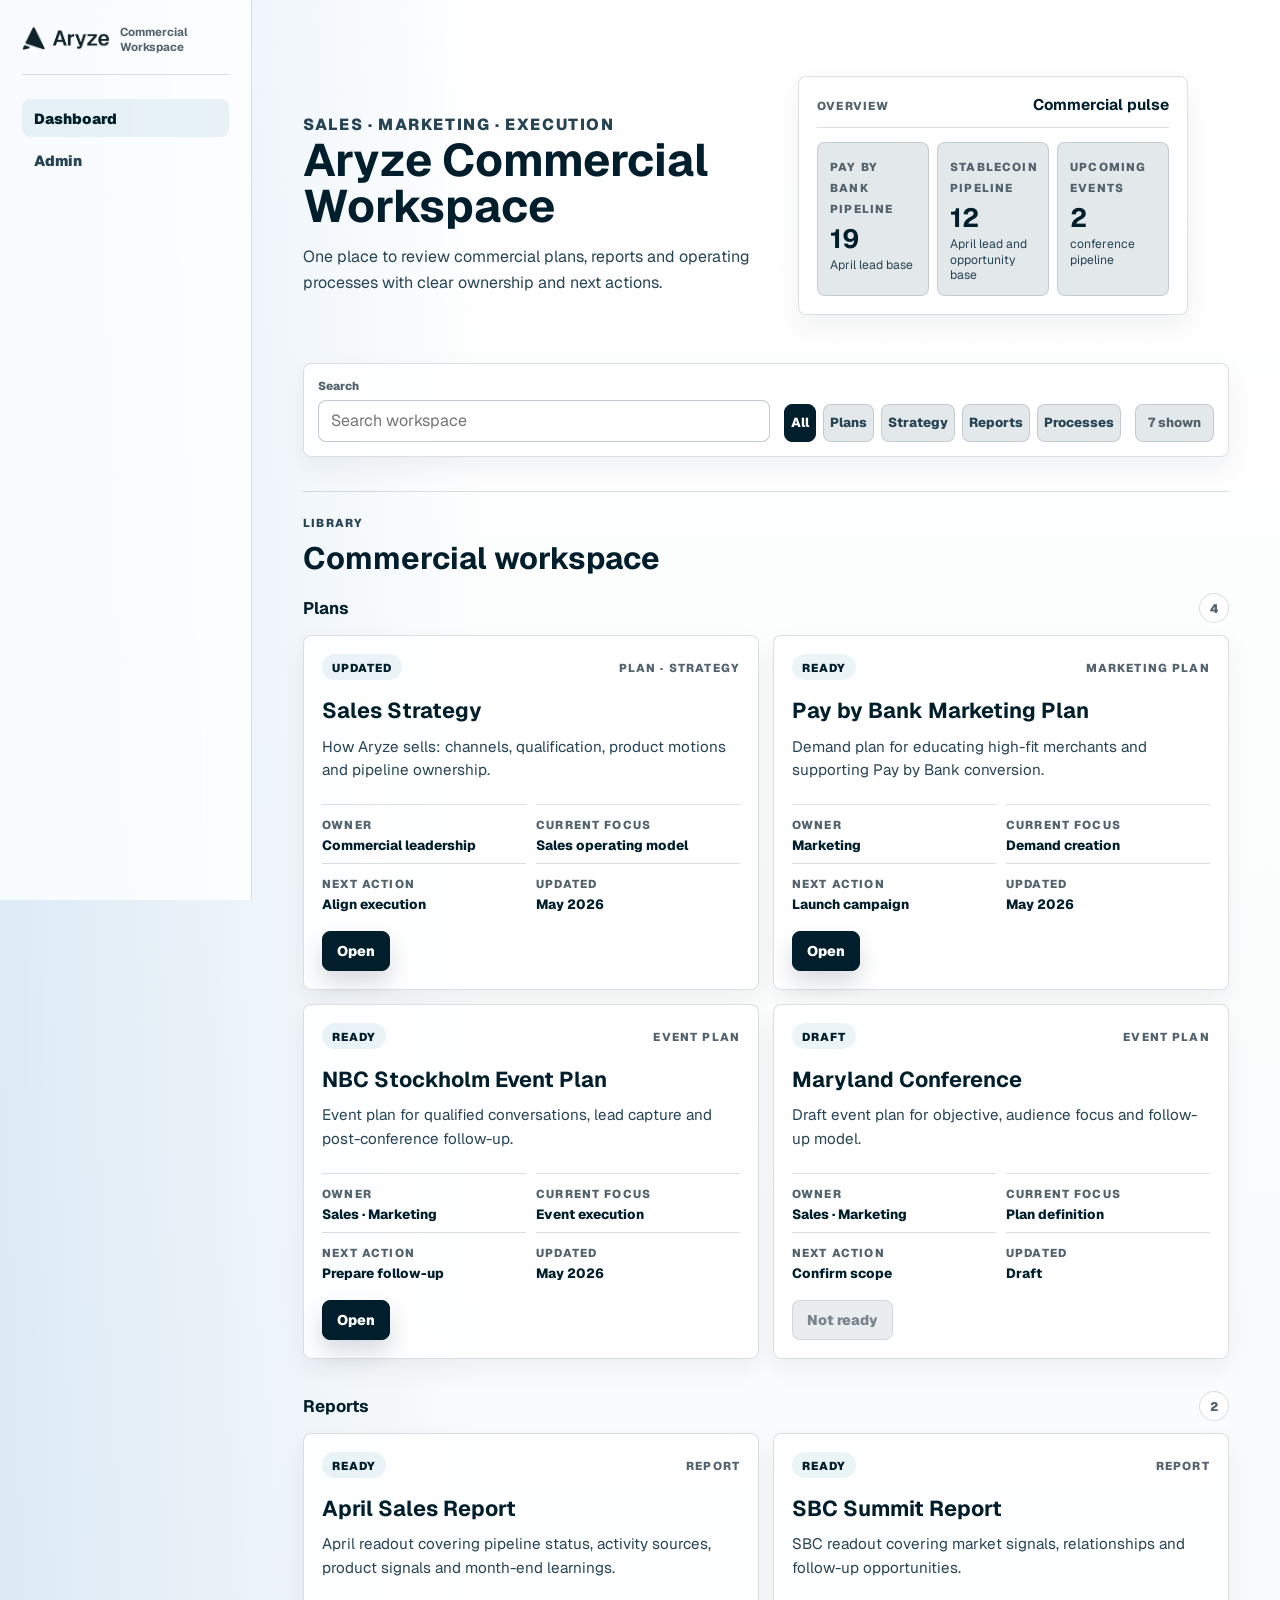
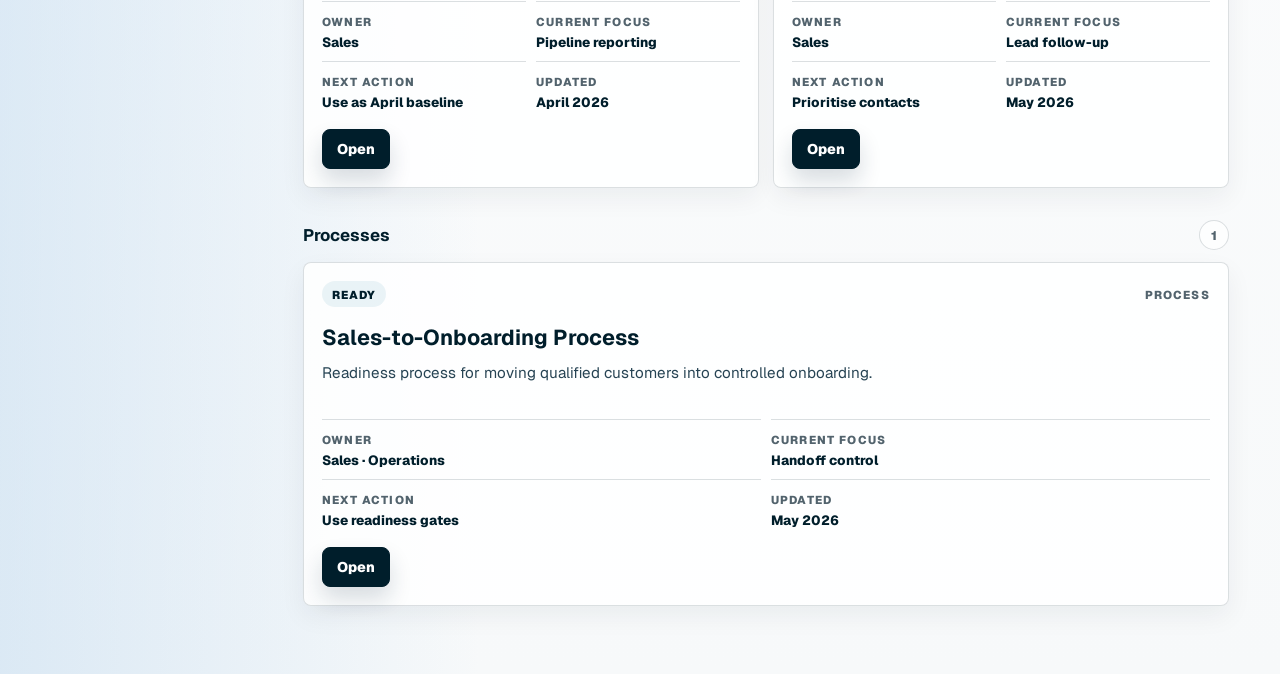
==== index.html @ cade1163 "Add files via upload" ====
<!doctype html>
<html lang="en">
  <head>
    <meta charset="utf-8" />
    <meta name="viewport" content="width=device-width, initial-scale=1" />
    <title>Aryze Commercial Workspace</title>
    <meta
      name="description"
      content="Internal Aryze workspace for commercial plans, reports, priorities and operating processes."
    />
    <link rel="preconnect" href="https://fonts.googleapis.com" />
    <link rel="preconnect" href="https://fonts.gstatic.com" crossorigin />
    <link
      href="https://fonts.googleapis.com/css2?family=Geist:wght@400;500;700;800&display=swap"
      rel="stylesheet"
    />
    <link rel="stylesheet" href="./styles.css" />
  </head>
  <body>
    <div class="app-shell">
      <aside class="sidebar" aria-label="Primary navigation">
        <a class="brand" href="#dashboard" aria-label="Aryze Commercial Workspace">
          <img class="brand-logo" src="./assets/aryze-logo-wordmark.png" alt="Aryze" />
          <span>
            <small>Commercial Workspace</small>
          </span>
        </a>

        <nav class="side-nav">
          <a href="#dashboard" class="is-active">Dashboard</a>
          <button class="admin-button" id="adminOpenButton" type="button">Admin</button>
        </nav>
      </aside>

      <main>
        <section class="hero" id="dashboard">
          <div class="hero-copy">
            <p class="eyebrow">Sales · Marketing · Execution</p>
            <h1>Aryze Commercial Workspace</h1>
            <p>
              One place to review commercial plans, reports and operating
              processes with clear ownership and next actions.
            </p>
          </div>

          <aside class="snapshot-card" aria-label="Dashboard overview">
            <div class="snapshot-head">
              <span>Overview</span>
              <strong>Commercial pulse</strong>
            </div>
            <div class="snapshot-grid">
              <article>
                <span>Pay by Bank pipeline</span>
                <strong id="snapshotPayBankLeads">0</strong>
                <small>April lead base</small>
              </article>
              <article>
                <span>Stablecoin pipeline</span>
                <strong id="snapshotStablecoinOpportunities">0</strong>
                <small>April lead and opportunity base</small>
              </article>
              <article>
                <span>Upcoming events</span>
                <strong id="snapshotEvents">0</strong>
                <small>conference pipeline</small>
              </article>
            </div>
          </aside>
        </section>

        <section class="toolbar" aria-label="Search and filter">
          <label class="search-box">
            <span>Search</span>
            <input
              id="searchInput"
              type="search"
              placeholder="Search workspace"
              autocomplete="off"
            />
          </label>

          <div class="filter-group" aria-label="Filter by type">
            <button class="filter-button is-active" type="button" data-filter="all">All</button>
            <button class="filter-button" type="button" data-filter="plan">Plans</button>
            <button class="filter-button" type="button" data-filter="strategy">Strategy</button>
            <button class="filter-button" type="button" data-filter="report">Reports</button>
            <button class="filter-button" type="button" data-filter="process">Processes</button>
          </div>

          <output class="result-count" id="resultCount" aria-live="polite">7 shown</output>
        </section>

        <section class="workspace-section" id="library">
          <div class="section-head">
            <div>
              <p class="eyebrow">Library</p>
              <h2>Commercial workspace</h2>
            </div>
          </div>

          <div class="workspace-groups" id="workspaceGrid">
            <section class="workspace-group" data-group>
              <div class="workspace-group-head">
                <h3>Plans</h3>
                <span>4</span>
              </div>
              <div class="workspace-grid">
                <article
                  class="workspace-card"
                  data-id="sales-strategy"
                  data-category="plan strategy"
                  data-title="sales strategy commercial operating model qualification ownership progression"
                >
                  <div class="card-topline">
                    <span class="status-pill">Updated</span>
                    <span>Plan · Strategy</span>
                  </div>
                  <h3>Sales Strategy</h3>
                  <p>How Aryze sells: channels, qualification, product motions and pipeline ownership.</p>
                  <dl class="card-facts">
                    <div><dt>Owner</dt><dd>Commercial leadership</dd></div>
                    <div><dt>Current focus</dt><dd>Sales operating model</dd></div>
                    <div><dt>Next action</dt><dd>Align execution</dd></div>
                    <div><dt>Updated</dt><dd>May 2026</dd></div>
                  </dl>
                  <div class="card-actions">
                    <a class="button primary" href="./reports/sales-strategy.html">Open</a>
                  </div>
                </article>

                <article
                  class="workspace-card"
                  data-id="pay-by-bank-marketing"
                  data-category="plan"
                  data-title="pay by bank marketing plan campaign lead generation linkedin brevo seo"
                >
                  <div class="card-topline">
                    <span class="status-pill">Ready</span>
                    <span>Marketing plan</span>
                  </div>
                  <h3>Pay by Bank Marketing Plan</h3>
                  <p>Demand plan for educating high-fit merchants and supporting Pay by Bank conversion.</p>
                  <dl class="card-facts">
                    <div><dt>Owner</dt><dd>Marketing</dd></div>
                    <div><dt>Current focus</dt><dd>Demand creation</dd></div>
                    <div><dt>Next action</dt><dd>Launch campaign</dd></div>
                    <div><dt>Updated</dt><dd>May 2026</dd></div>
                  </dl>
                  <div class="card-actions">
                    <a class="button primary" href="./reports/pay-by-bank-marketing-plan.html">Open</a>
                  </div>
                </article>

                <article
                  class="workspace-card"
                  data-id="nbc-stockholm-event"
                  data-category="plan"
                  data-title="nbc stockholm event marketing plan booth lead capture mini golf brevo"
                  data-event="1"
                >
                  <div class="card-topline">
                    <span class="status-pill">Ready</span>
                    <span>Event plan</span>
                  </div>
                  <h3>NBC Stockholm Event Plan</h3>
                  <p>Event plan for qualified conversations, lead capture and post-conference follow-up.</p>
                  <dl class="card-facts">
                    <div><dt>Owner</dt><dd>Sales · Marketing</dd></div>
                    <div><dt>Current focus</dt><dd>Event execution</dd></div>
                    <div><dt>Next action</dt><dd>Prepare follow-up</dd></div>
                    <div><dt>Updated</dt><dd>May 2026</dd></div>
                  </dl>
                  <div class="card-actions">
                    <a class="button primary" href="./reports/nbc-stockholm-marketing-plan.html">Open</a>
                  </div>
                </article>

                <article
                  class="workspace-card"
                  data-id="maryland-conference"
                  data-category="plan"
                  data-title="maryland conference event plan draft sales marketing conference"
                  data-event="1"
                >
                  <div class="card-topline">
                    <span class="status-pill">Draft</span>
                    <span>Event plan</span>
                  </div>
                  <h3>Maryland Conference</h3>
                  <p>Draft event plan for objective, audience focus and follow-up model.</p>
                  <dl class="card-facts">
                    <div><dt>Owner</dt><dd>Sales · Marketing</dd></div>
                    <div><dt>Current focus</dt><dd>Plan definition</dd></div>
                    <div><dt>Next action</dt><dd>Confirm scope</dd></div>
                    <div><dt>Updated</dt><dd>Draft</dd></div>
                  </dl>
                  <div class="card-actions">
                    <span class="button secondary is-disabled" aria-disabled="true">Not ready</span>
                  </div>
                </article>
              </div>
            </section>

            <section class="workspace-group" data-group>
              <div class="workspace-group-head">
                <h3>Reports</h3>
                <span>2</span>
              </div>
              <div class="workspace-grid compact-grid">
                <article
                  class="workspace-card"
                  data-id="april-sales-report"
                  data-category="report"
                  data-title="april sales report pay by bank stablecoin pipeline commercial report"
                  data-pay-bank-leads="19"
                  data-stablecoin-opportunities="12"
                >
                  <div class="card-topline">
                    <span class="status-pill">Ready</span>
                    <span>Report</span>
                  </div>
                  <h3>April Sales Report</h3>
                  <p>April readout covering pipeline status, activity sources, product signals and month-end learnings.</p>
                  <dl class="card-facts">
                    <div><dt>Owner</dt><dd>Sales</dd></div>
                    <div><dt>Current focus</dt><dd>Pipeline reporting</dd></div>
                    <div><dt>Next action</dt><dd>Use as April baseline</dd></div>
                    <div><dt>Updated</dt><dd>April 2026</dd></div>
                  </dl>
                  <div class="card-actions">
                    <a class="button primary" href="./reports/april-sales-report.html">Open</a>
                  </div>
                </article>

                <article
                  class="workspace-card"
                  data-id="sbc-summit-report"
                  data-category="report"
                  data-title="sbc summit report market access pipeline commercial leverage"
                >
                  <div class="card-topline">
                    <span class="status-pill">Ready</span>
                    <span>Report</span>
                  </div>
                  <h3>SBC Summit Report</h3>
                  <p>SBC readout covering market signals, relationships and follow-up opportunities.</p>
                  <dl class="card-facts">
                    <div><dt>Owner</dt><dd>Sales</dd></div>
                    <div><dt>Current focus</dt><dd>Lead follow-up</dd></div>
                    <div><dt>Next action</dt><dd>Prioritise contacts</dd></div>
                    <div><dt>Updated</dt><dd>May 2026</dd></div>
                  </dl>
                  <div class="card-actions">
                    <a class="button primary" href="./reports/sbc-report/index.html">Open</a>
                  </div>
                </article>
              </div>
            </section>

            <section class="workspace-group" data-group>
              <div class="workspace-group-head">
                <h3>Processes</h3>
                <span>1</span>
              </div>
              <div class="workspace-grid compact-grid">
                <article
                  class="workspace-card"
                  data-id="sales-onboarding-process"
                  data-category="process"
                  data-title="sales onboarding process operating model handoff readiness"
                >
                  <div class="card-topline">
                    <span class="status-pill">Ready</span>
                    <span>Process</span>
                  </div>
                  <h3>Sales-to-Onboarding Process</h3>
                  <p>Readiness process for moving qualified customers into controlled onboarding.</p>
                  <dl class="card-facts">
                    <div><dt>Owner</dt><dd>Sales · Operations</dd></div>
                    <div><dt>Current focus</dt><dd>Handoff control</dd></div>
                    <div><dt>Next action</dt><dd>Use readiness gates</dd></div>
                    <div><dt>Updated</dt><dd>May 2026</dd></div>
                  </dl>
                  <div class="card-actions">
                    <a class="button primary" href="./reports/sales-onboarding.html">Open</a>
                  </div>
                </article>
              </div>
            </section>
          </div>

          <p class="empty-state" id="emptyState" hidden>No matching items.</p>
        </section>
      </main>
    </div>

    <div class="admin-backdrop" id="adminBackdrop" hidden></div>

    <section class="admin-modal" id="adminModal" aria-labelledby="adminTitle" hidden>
      <div class="admin-modal-head">
        <div>
          <p class="eyebrow">Admin access</p>
          <h2 id="adminTitle">Unlock dashboard editing</h2>
        </div>
        <button class="icon-button" id="adminCloseButton" type="button" aria-label="Close admin login">×</button>
      </div>
      <form class="admin-form" id="adminLoginForm">
        <label>
          <span>Email</span>
          <input id="adminEmail" type="email" autocomplete="username" required />
        </label>
        <label>
          <span>Password</span>
          <input id="adminPassword" type="password" autocomplete="current-password" required />
        </label>
        <p class="admin-message" id="adminMessage" aria-live="polite"></p>
        <button class="button primary" type="submit">Unlock admin mode</button>
      </form>
    </section>

    <section class="admin-panel" id="adminPanel" hidden>
      <div>
        <strong>Admin mode</strong>
        <span>Changes are saved in this browser.</span>
      </div>
      <button class="button secondary" id="adminLogoutButton" type="button">Log out</button>
    </section>

    <script src="./script.js"></script>
  </body>
</html>
---- styles.css ----
:root {
  --bg: #f7f9fa;
  --surface: #ffffff;
  --surface-soft: #e3e8eb;
  --surface-blue: #bfd9ef;
  --surface-blue-soft: #dceff7;
  --ink: #001e2b;
  --ink-soft: #274454;
  --muted: #52636d;
  --line: rgba(0, 30, 43, 0.14);
  --line-strong: rgba(0, 30, 43, 0.24);
  --navy: #001e2b;
  --accent: #007599;
  --accent-dark: #006282;
  --shadow: 0 18px 46px rgba(0, 30, 43, 0.08);
  --shadow-soft: 0 10px 26px rgba(0, 30, 43, 0.06);
  --radius: 8px;
  --sidebar: 252px;
}

* {
  box-sizing: border-box;
}

[hidden] {
  display: none !important;
}

html {
  scroll-behavior: smooth;
  scroll-padding-top: 104px;
}

body {
  margin: 0;
  min-height: 100vh;
  overflow-x: hidden;
  color: var(--ink);
  background:
    linear-gradient(90deg, rgba(191, 217, 239, 0.5), transparent 30rem),
    linear-gradient(180deg, #ffffff 0%, var(--bg) 100%);
  font-family: Geist, Inter, ui-sans-serif, system-ui, -apple-system, BlinkMacSystemFont, "Segoe UI", sans-serif;
  letter-spacing: 0;
}

body::before {
  content: "";
  position: fixed;
  inset: 0;
  pointer-events: none;
  background-image:
    linear-gradient(rgba(0, 30, 43, 0.025) 1px, transparent 1px),
    linear-gradient(90deg, rgba(0, 30, 43, 0.025) 1px, transparent 1px);
  background-size: 44px 44px;
  mask-image: linear-gradient(180deg, rgba(0, 0, 0, 0.2), transparent 72%);
}

a {
  color: inherit;
  text-decoration: none;
}

button,
input,
select {
  font: inherit;
}

.app-shell {
  position: relative;
  display: grid;
  grid-template-columns: var(--sidebar) minmax(0, 1fr);
  min-height: 100vh;
}

.sidebar {
  position: sticky;
  top: 0;
  height: 100vh;
  display: flex;
  flex-direction: column;
  gap: 24px;
  padding: 22px;
  border-right: 1px solid var(--line);
  background: rgba(255, 255, 255, 0.78);
  backdrop-filter: blur(18px);
}

.brand {
  display: flex;
  align-items: center;
  gap: 10px;
  padding-bottom: 20px;
  border-bottom: 1px solid var(--line);
}

.brand-logo {
  display: block;
  width: 88px;
  height: auto;
  flex: 0 0 auto;
}

.brand-mark {
  width: 32px;
  height: 32px;
  flex: 0 0 auto;
  border-radius: 999px;
  background: var(--accent);
  box-shadow: 0 0 0 7px rgba(20, 45, 71, 0.08);
}

.brand strong,
.brand small {
  display: block;
}

.brand strong {
  font-size: 1rem;
  line-height: 1;
}

.brand small {
  margin-top: 2px;
  color: var(--muted);
  font-size: 0.72rem;
  font-weight: 700;
}

.side-nav {
  display: grid;
  gap: 4px;
}

.side-nav a,
.admin-button {
  min-height: 38px;
  display: flex;
  align-items: center;
  width: 100%;
  padding: 0 12px;
  border: 0;
  border-radius: var(--radius);
  color: var(--ink-soft);
  background: transparent;
  font-size: 0.92rem;
  font-weight: 900;
  cursor: pointer;
}

.side-nav a:hover,
.side-nav a.is-active,
.admin-button:hover,
.admin-button.is-active {
  color: var(--ink);
  background: rgba(0, 117, 153, 0.08);
}

.eyebrow,
.snapshot-head span,
.snapshot-grid span,
.focus-grid span,
.card-topline,
.card-facts dt,
.plan-hero-panel span,
.plan-card-list span,
.channel-grid span,
.timeline-board span,
.plan-metrics span {
  color: var(--muted);
  font-size: 0.72rem;
  font-weight: 850;
  letter-spacing: 0.1em;
  text-transform: uppercase;
}

main {
  width: min(100%, 1260px);
  margin: 0 auto;
  padding: 34px clamp(20px, 4vw, 52px) 68px;
}

.hero {
  scroll-margin-top: 104px;
  display: grid;
  grid-template-columns: minmax(0, 0.92fr) minmax(390px, 0.62fr);
  gap: 28px;
  align-items: center;
  padding: 42px 0 22px;
}

.eyebrow {
  margin: 0 0 10px;
  color: var(--accent);
}

.hero h1,
.plan-hero h1 {
  margin: 0;
  font-size: clamp(2.2rem, 3.55vw, 3.75rem);
  line-height: 1;
}

.hero p,
.plan-hero p,
.section-head p,
.section-copy p {
  color: var(--ink-soft);
  line-height: 1.58;
}

.hero p {
  max-width: 600px;
  margin: 16px 0 0;
  font-size: 1rem;
}

.snapshot-card,
.focus-grid article,
.toolbar,
.workspace-card,
.plan-hero-panel,
.plan-card-list article,
.channel-grid article,
.timeline-board article,
.budget-table,
.plan-metrics article {
  border: 1px solid var(--line);
  border-radius: var(--radius);
  background: rgba(255, 255, 255, 0.84);
  box-shadow: var(--shadow-soft);
}

.snapshot-card {
  display: grid;
  gap: 14px;
  padding: 18px;
}

.management-focus {
  margin-top: 28px;
}

.focus-grid {
  display: grid;
  grid-template-columns: repeat(3, minmax(0, 1fr));
  gap: 14px;
}

.focus-grid article {
  min-height: 172px;
  padding: 18px;
}

.focus-grid h3 {
  margin: 12px 0 0;
  font-size: 1.08rem;
  line-height: 1.18;
}

.focus-grid p {
  margin: 10px 0 0;
  color: var(--ink-soft);
  font-size: 0.92rem;
  line-height: 1.5;
}

.snapshot-head {
  display: flex;
  align-items: center;
  justify-content: space-between;
  gap: 14px;
  padding-bottom: 12px;
  border-bottom: 1px solid var(--line);
}

.snapshot-head strong {
  font-size: 0.96rem;
}

.snapshot-grid {
  display: grid;
  grid-template-columns: repeat(3, minmax(0, 1fr));
  gap: 8px;
}

.snapshot-grid article {
  min-height: 86px;
  padding: 12px;
  border: 1px solid var(--line);
  border-radius: var(--radius);
  background: var(--surface-soft);
}

.snapshot-grid strong {
  display: block;
  margin-top: 8px;
  font-size: 1.65rem;
  line-height: 1;
}

.snapshot-grid small {
  display: block;
  margin-top: 6px;
  color: var(--ink-soft);
  font-size: 0.76rem;
  line-height: 1.25;
}

.card-actions {
  display: flex;
  flex-wrap: wrap;
  gap: 10px;
}

.button {
  min-height: 40px;
  display: inline-flex;
  align-items: center;
  justify-content: center;
  padding: 0 14px;
  border: 1px solid var(--line);
  border-radius: var(--radius);
  font-size: 0.88rem;
  font-weight: 850;
  white-space: nowrap;
}

.button.primary {
  color: white;
  border-color: var(--navy);
  background: var(--navy);
  box-shadow: 0 12px 22px rgba(20, 45, 71, 0.16);
}

.button.secondary {
  color: var(--ink);
  background: var(--surface);
}

.button.is-disabled {
  color: var(--muted);
  background: var(--surface-soft);
  cursor: not-allowed;
  opacity: 0.78;
}

.toolbar {
  display: grid;
  grid-template-columns: minmax(260px, 1fr) auto auto;
  gap: 14px;
  align-items: end;
  margin-top: 26px;
  padding: 14px;
}

.search-box {
  display: grid;
  gap: 7px;
}

.search-box span {
  color: var(--muted);
  font-size: 0.72rem;
  font-weight: 850;
}

.search-box input {
  width: 100%;
  min-height: 42px;
  padding: 0 12px;
  border: 1px solid var(--line-strong);
  border-radius: var(--radius);
  color: var(--ink);
  background: var(--surface);
  outline: none;
}

.search-box input:focus {
  border-color: rgba(0, 117, 153, 0.68);
  box-shadow: 0 0 0 4px rgba(0, 117, 153, 0.12);
}

.filter-group {
  display: flex;
  flex-wrap: wrap;
  gap: 7px;
}

.filter-button {
  min-height: 38px;
  border: 1px solid var(--line);
  border-radius: var(--radius);
  color: var(--ink-soft);
  background: var(--surface-soft);
  cursor: pointer;
  font-size: 0.82rem;
  font-weight: 820;
}

.filter-button.is-active,
.filter-button:hover {
  color: white;
  border-color: var(--navy);
  background: var(--navy);
}

.result-count {
  min-height: 38px;
  display: inline-flex;
  align-items: center;
  justify-content: center;
  padding: 0 12px;
  border: 1px solid var(--line);
  border-radius: var(--radius);
  color: var(--muted);
  background: var(--surface-soft);
  font-size: 0.82rem;
  font-weight: 800;
}

.workspace-section {
  scroll-margin-top: 104px;
  margin-top: 34px;
  padding-top: 22px;
  border-top: 1px solid var(--line);
}

.section-head {
  margin-bottom: 16px;
}

.section-head h2,
.section-copy h2 {
  margin: 0;
  font-size: clamp(1.45rem, 2.4vw, 2.2rem);
  line-height: 1.08;
}

.workspace-groups {
  display: grid;
  gap: 30px;
}

.workspace-group {
  display: grid;
  gap: 12px;
}

.workspace-group-head {
  display: flex;
  align-items: center;
  justify-content: space-between;
  gap: 16px;
  padding-top: 2px;
}

.workspace-group-head h3 {
  margin: 0;
  font-size: 1.05rem;
}

.workspace-group-head span {
  min-width: 30px;
  min-height: 30px;
  display: inline-grid;
  place-items: center;
  border: 1px solid var(--line);
  border-radius: 999px;
  color: var(--muted);
  background: rgba(255, 255, 255, 0.68);
  font-size: 0.78rem;
  font-weight: 850;
}

.workspace-grid {
  display: grid;
  grid-template-columns: repeat(auto-fit, minmax(min(100%, 300px), 1fr));
  gap: 14px;
}

.compact-grid {
  grid-template-columns: repeat(auto-fit, minmax(min(100%, 320px), 1fr));
}

.workspace-card {
  min-height: 344px;
  display: flex;
  flex-direction: column;
  padding: 18px;
}

.card-topline {
  display: flex;
  align-items: center;
  justify-content: space-between;
  gap: 12px;
  margin-bottom: 18px;
}

.status-pill {
  min-height: 26px;
  display: inline-flex;
  align-items: center;
  padding: 0 10px;
  border-radius: 999px;
  color: var(--ink);
  background: rgba(0, 117, 153, 0.08);
  font-size: 0.72rem;
  font-weight: 900;
  letter-spacing: 0.08em;
  text-transform: uppercase;
}

.workspace-card h3 {
  margin: 0;
  font-size: 1.35rem;
  line-height: 1.12;
}

.workspace-card p {
  margin: 12px 0 0;
  color: var(--ink-soft);
  font-size: 0.95rem;
  line-height: 1.55;
}

.card-facts {
  display: grid;
  grid-template-columns: repeat(2, minmax(0, 1fr));
  gap: 10px;
  margin: auto 0 0;
  padding-top: 22px;
}

.card-facts div {
  padding-top: 12px;
  border-top: 1px solid var(--line);
}

.card-facts dd {
  margin: 5px 0 0;
  color: var(--ink);
  font-size: 0.84rem;
  font-weight: 800;
  line-height: 1.25;
}

.workspace-card .card-actions {
  margin-top: 18px;
}

.admin-controls {
  display: none;
  gap: 10px;
  margin-top: 14px;
  padding-top: 14px;
  border-top: 1px solid var(--line);
}

body.admin-active .admin-controls {
  display: grid;
}

.admin-controls label {
  display: grid;
  gap: 6px;
}

.admin-controls span,
.admin-form span {
  color: var(--muted);
  font-size: 0.7rem;
  font-weight: 850;
  letter-spacing: 0.08em;
  text-transform: uppercase;
}

.admin-controls input,
.admin-controls select,
.admin-form input {
  width: 100%;
  min-height: 38px;
  padding: 0 10px;
  border: 1px solid var(--line-strong);
  border-radius: var(--radius);
  color: var(--ink);
  background: var(--surface);
  outline: none;
}

.admin-controls input:focus,
.admin-controls select:focus,
.admin-form input:focus {
  border-color: rgba(0, 117, 153, 0.68);
  box-shadow: 0 0 0 4px rgba(0, 117, 153, 0.12);
}

.admin-backdrop {
  position: fixed;
  inset: 0;
  z-index: 40;
  background: rgba(20, 45, 71, 0.28);
  backdrop-filter: blur(4px);
}

.admin-modal {
  position: fixed;
  top: 50%;
  left: 50%;
  z-index: 50;
  width: min(420px, calc(100vw - 32px));
  transform: translate(-50%, -50%);
  padding: 20px;
  border: 1px solid var(--line);
  border-radius: var(--radius);
  background: rgba(255, 255, 255, 0.96);
  box-shadow: var(--shadow);
}

.admin-modal-head {
  display: flex;
  align-items: flex-start;
  justify-content: space-between;
  gap: 16px;
}

.admin-modal h2 {
  margin: 0;
  font-size: 1.35rem;
  line-height: 1.1;
}

.icon-button {
  width: 34px;
  height: 34px;
  display: inline-grid;
  place-items: center;
  border: 1px solid var(--line);
  border-radius: var(--radius);
  color: var(--ink);
  background: var(--surface-soft);
  cursor: pointer;
  font-size: 1.2rem;
  font-weight: 800;
}

.admin-form {
  display: grid;
  gap: 13px;
  margin-top: 18px;
}

.admin-form label {
  display: grid;
  gap: 7px;
}

.admin-message {
  min-height: 18px;
  margin: 0;
  color: #b42318;
  font-size: 0.86rem;
  font-weight: 740;
}

.admin-panel {
  position: fixed;
  right: 18px;
  bottom: 18px;
  z-index: 35;
  display: flex;
  align-items: center;
  gap: 16px;
  padding: 12px;
  border: 1px solid var(--line);
  border-radius: var(--radius);
  background: rgba(255, 255, 255, 0.94);
  box-shadow: var(--shadow-soft);
}

.admin-panel strong,
.admin-panel span {
  display: block;
}

.admin-panel strong {
  font-size: 0.92rem;
}

.admin-panel span {
  margin-top: 2px;
  color: var(--muted);
  font-size: 0.78rem;
}

.empty-state {
  margin: 16px 0 0;
  padding: 18px;
  border: 1px solid var(--line);
  border-radius: var(--radius);
  color: var(--muted);
  background: rgba(255, 255, 255, 0.74);
  text-align: center;
  font-weight: 750;
}

.workspace-card.is-hidden {
  display: none;
}

.workspace-group.is-hidden {
  display: none;
}

/* Plan pages */
.plan-page {
  background:
    linear-gradient(90deg, rgba(191, 217, 239, 0.5), transparent 32rem),
    linear-gradient(180deg, #ffffff 0%, var(--bg) 100%);
}

.plan-topbar {
  position: sticky;
  top: 0;
  z-index: 20;
  width: min(1180px, calc(100% - 32px));
  display: flex;
  align-items: center;
  justify-content: space-between;
  gap: 18px;
  margin: 16px auto 0;
  padding: 12px 14px;
  border: 1px solid var(--line);
  border-radius: var(--radius);
  background: rgba(255, 255, 255, 0.84);
  backdrop-filter: blur(18px);
  box-shadow: var(--shadow-soft);
}

.plan-topbar .brand {
  padding-bottom: 0;
  border-bottom: 0;
}

.plan-topbar .brand-logo {
  width: 88px;
}

.plan-nav {
  display: flex;
  flex-wrap: wrap;
  gap: 6px;
  justify-content: flex-end;
}

.plan-nav a {
  min-height: 36px;
  display: inline-flex;
  align-items: center;
  padding: 0 10px;
  border-radius: var(--radius);
  color: var(--ink-soft);
  font-size: 0.84rem;
  font-weight: 800;
}

.plan-nav a[href*="dashboard"] {
  color: var(--ink);
  font-weight: 950;
}

.plan-nav a:hover {
  color: var(--ink);
  background: rgba(0, 117, 153, 0.08);
}

.plan-shell {
  width: min(1180px, calc(100% - 32px));
  margin: 0 auto;
  padding: 42px 0 72px;
}

.plan-hero {
  display: grid;
  grid-template-columns: minmax(0, 1fr) minmax(320px, 0.42fr);
  gap: 22px;
  align-items: end;
}

.plan-hero p {
  max-width: 720px;
  margin: 16px 0 0;
  font-size: 1.02rem;
}

.plan-hero-panel {
  display: grid;
  gap: 12px;
  padding: 20px;
}

.plan-hero-panel strong {
  font-size: 1.35rem;
  line-height: 1.12;
}

.plan-hero-panel p {
  margin: 0;
  font-size: 0.94rem;
}

.plan-metrics {
  display: grid;
  grid-template-columns: repeat(4, minmax(0, 1fr));
  gap: 12px;
  margin-top: 22px;
}

.plan-metrics article {
  min-height: 112px;
  display: grid;
  align-content: space-between;
  padding: 16px;
}

.plan-metrics strong {
  margin-top: 10px;
  font-size: 1.8rem;
  line-height: 1;
}

.plan-metrics small {
  color: var(--ink-soft);
  font-size: 0.84rem;
}

.plan-section {
  scroll-margin-top: 104px;
  margin-top: 42px;
  padding-top: 24px;
  border-top: 1px solid var(--line);
}

.two-column {
  display: grid;
  grid-template-columns: minmax(0, 0.72fr) minmax(320px, 0.58fr);
  gap: 22px;
  align-items: start;
}

.section-copy p {
  max-width: 720px;
  margin: 14px 0 0;
}

.section-copy.compact {
  margin-bottom: 18px;
}

.plan-card-list,
.timeline-board,
.budget-table {
  display: grid;
  gap: 12px;
}

.plan-card-list article,
.channel-grid article,
.timeline-board article {
  padding: 18px;
}

.plan-card-list strong,
.timeline-board strong {
  display: block;
  margin-top: 10px;
  font-size: 1rem;
  line-height: 1.35;
}

.plan-card-list p,
.channel-grid p,
.timeline-board p {
  margin: 8px 0 0;
  color: var(--ink-soft);
  font-size: 0.92rem;
  line-height: 1.5;
}

.channel-grid {
  display: grid;
  grid-template-columns: repeat(4, minmax(0, 1fr));
  gap: 12px;
}

.channel-grid h3 {
  margin: 10px 0 0;
  font-size: 1.05rem;
  line-height: 1.2;
}

.timeline-board {
  grid-template-columns: repeat(3, minmax(0, 1fr));
}

.budget-table {
  padding: 10px;
}

.budget-table div {
  min-height: 52px;
  display: grid;
  grid-template-columns: minmax(0, 1fr) auto;
  gap: 12px;
  align-items: center;
  padding: 10px 12px;
  border: 1px solid var(--line);
  border-radius: var(--radius);
  background: var(--surface-soft);
}

.budget-table span {
  color: var(--ink-soft);
  font-size: 0.9rem;
}

.budget-table strong {
  font-size: 0.92rem;
  white-space: nowrap;
}

@media (max-width: 1180px) {
  .app-shell {
    grid-template-columns: 1fr;
  }

  .sidebar {
    position: sticky;
    z-index: 10;
    height: auto;
    flex-direction: row;
    align-items: center;
    justify-content: space-between;
    padding: 14px 18px;
    border-right: 0;
    border-bottom: 1px solid var(--line);
  }

  .brand {
    padding-bottom: 0;
    border-bottom: 0;
  }

  .side-nav {
    grid-auto-flow: column;
    grid-auto-columns: max-content;
    overflow-x: auto;
    padding-bottom: 2px;
  }

  .hero,
  .focus-grid,
  .section-head,
  .plan-hero,
  .two-column {
    grid-template-columns: 1fr;
  }

  .channel-grid,
  .timeline-board {
    grid-template-columns: repeat(2, minmax(0, 1fr));
  }
}

@media (max-width: 900px) {
  .toolbar {
    grid-template-columns: 1fr;
    align-items: stretch;
  }

  .result-count {
    width: 100%;
  }
}

@media (max-width: 760px) {
  main {
    padding: 22px 16px 52px;
  }

  .sidebar {
    align-items: stretch;
    flex-direction: column;
    gap: 12px;
  }

  .hero {
    padding-top: 24px;
  }

  .hero h1,
  .plan-hero h1 {
    font-size: clamp(2.1rem, 11vw, 3.15rem);
  }

  .snapshot-grid,
  .focus-grid,
  .workspace-grid,
  .card-facts,
  .plan-metrics,
  .channel-grid,
  .timeline-board {
    grid-template-columns: 1fr;
  }

  .plan-topbar {
    align-items: flex-start;
    flex-direction: column;
  }

  .plan-nav {
    justify-content: flex-start;
  }

  .budget-table div {
    grid-template-columns: 1fr;
  }
}
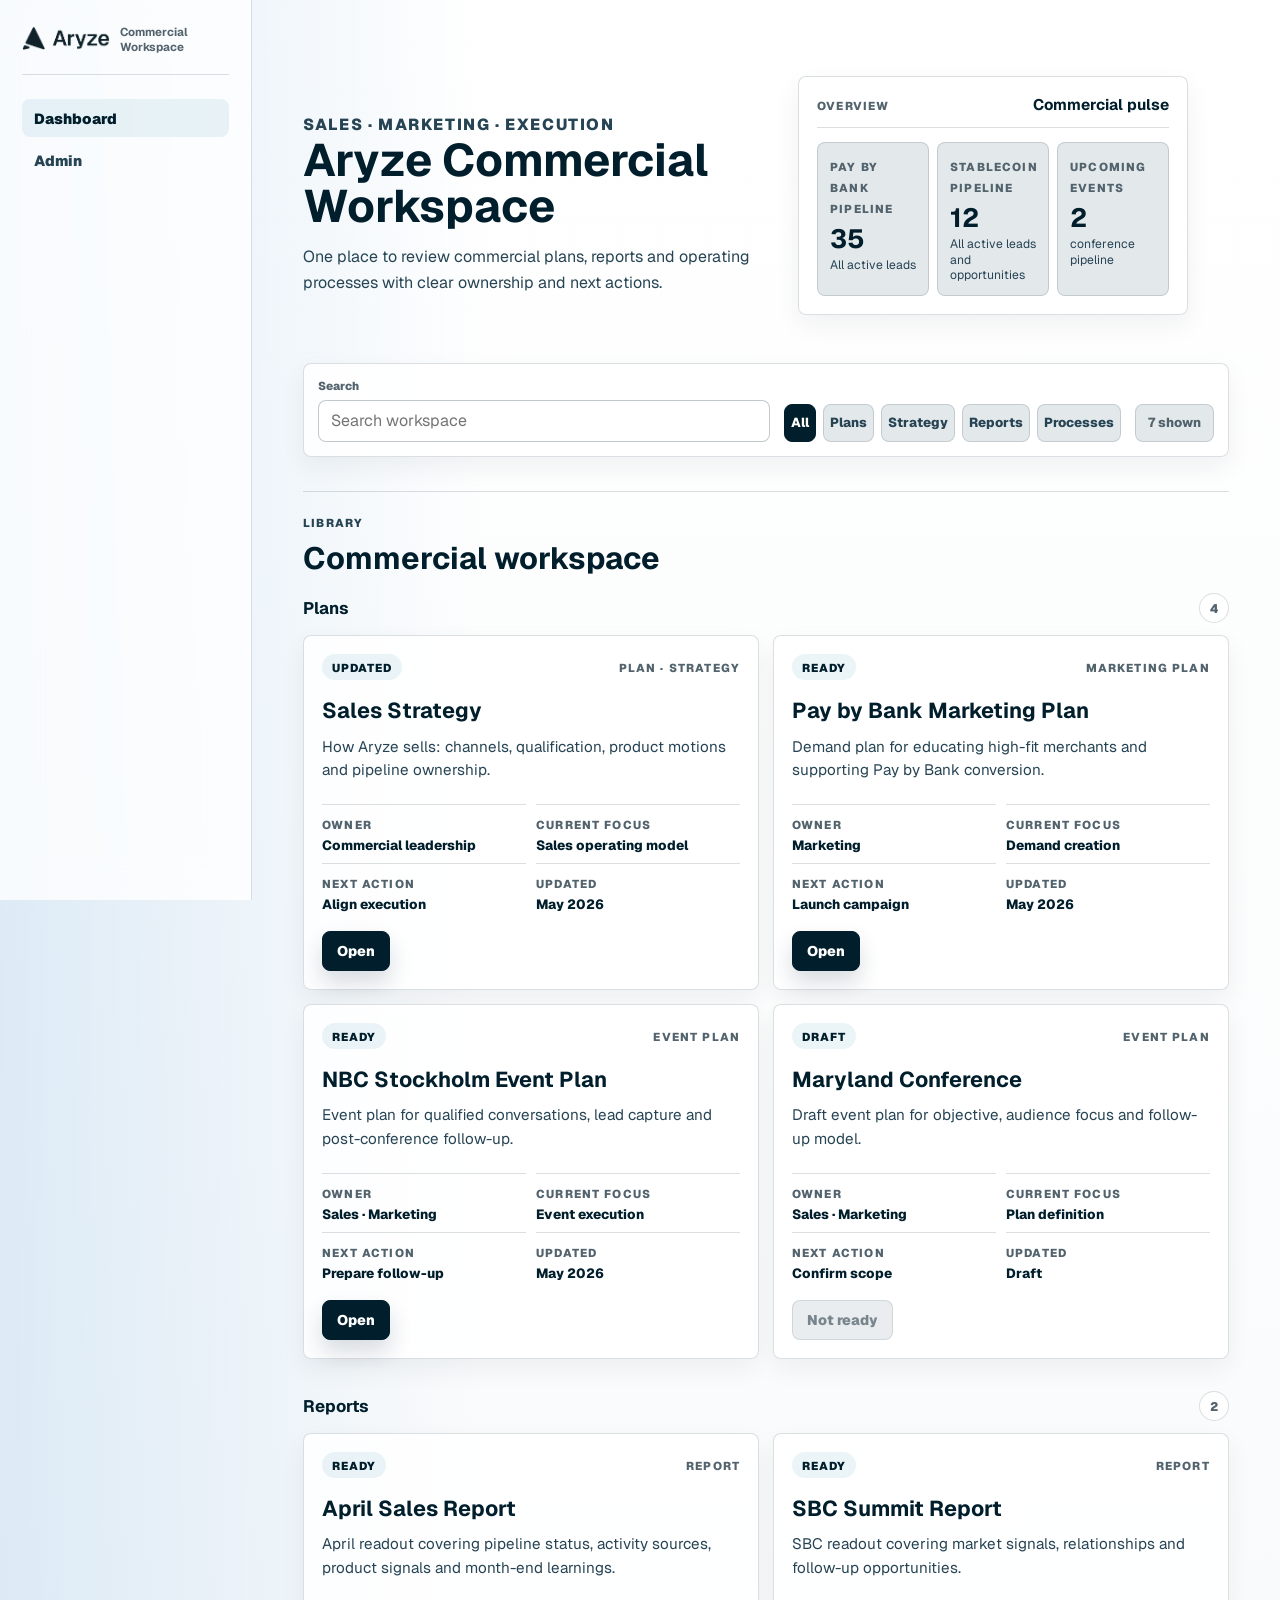
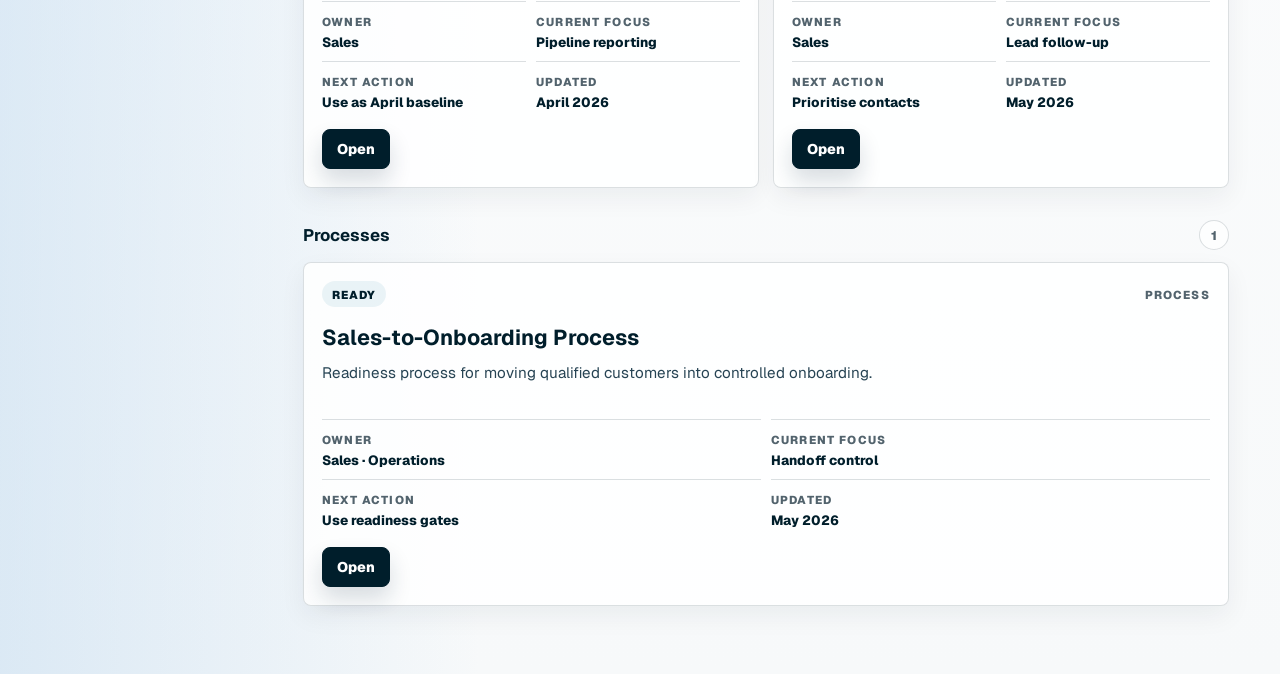
==== commit 47cf85e2: "Add files via upload" ====
--- a/index.html
+++ b/index.html
@@ -52,12 +52,12 @@
               <article>
                 <span>Pay by Bank pipeline</span>
                 <strong id="snapshotPayBankLeads">0</strong>
-                <small>April lead base</small>
+                <small>All active leads</small>
               </article>
               <article>
                 <span>Stablecoin pipeline</span>
                 <strong id="snapshotStablecoinOpportunities">0</strong>
-                <small>April lead and opportunity base</small>
+                <small>All active leads and opportunities</small>
               </article>
               <article>
                 <span>Upcoming events</span>
@@ -237,6 +237,7 @@
                   data-id="sbc-summit-report"
                   data-category="report"
                   data-title="sbc summit report market access pipeline commercial leverage"
+                  data-pay-bank-leads="16"
                 >
                   <div class="card-topline">
                     <span class="status-pill">Ready</span>
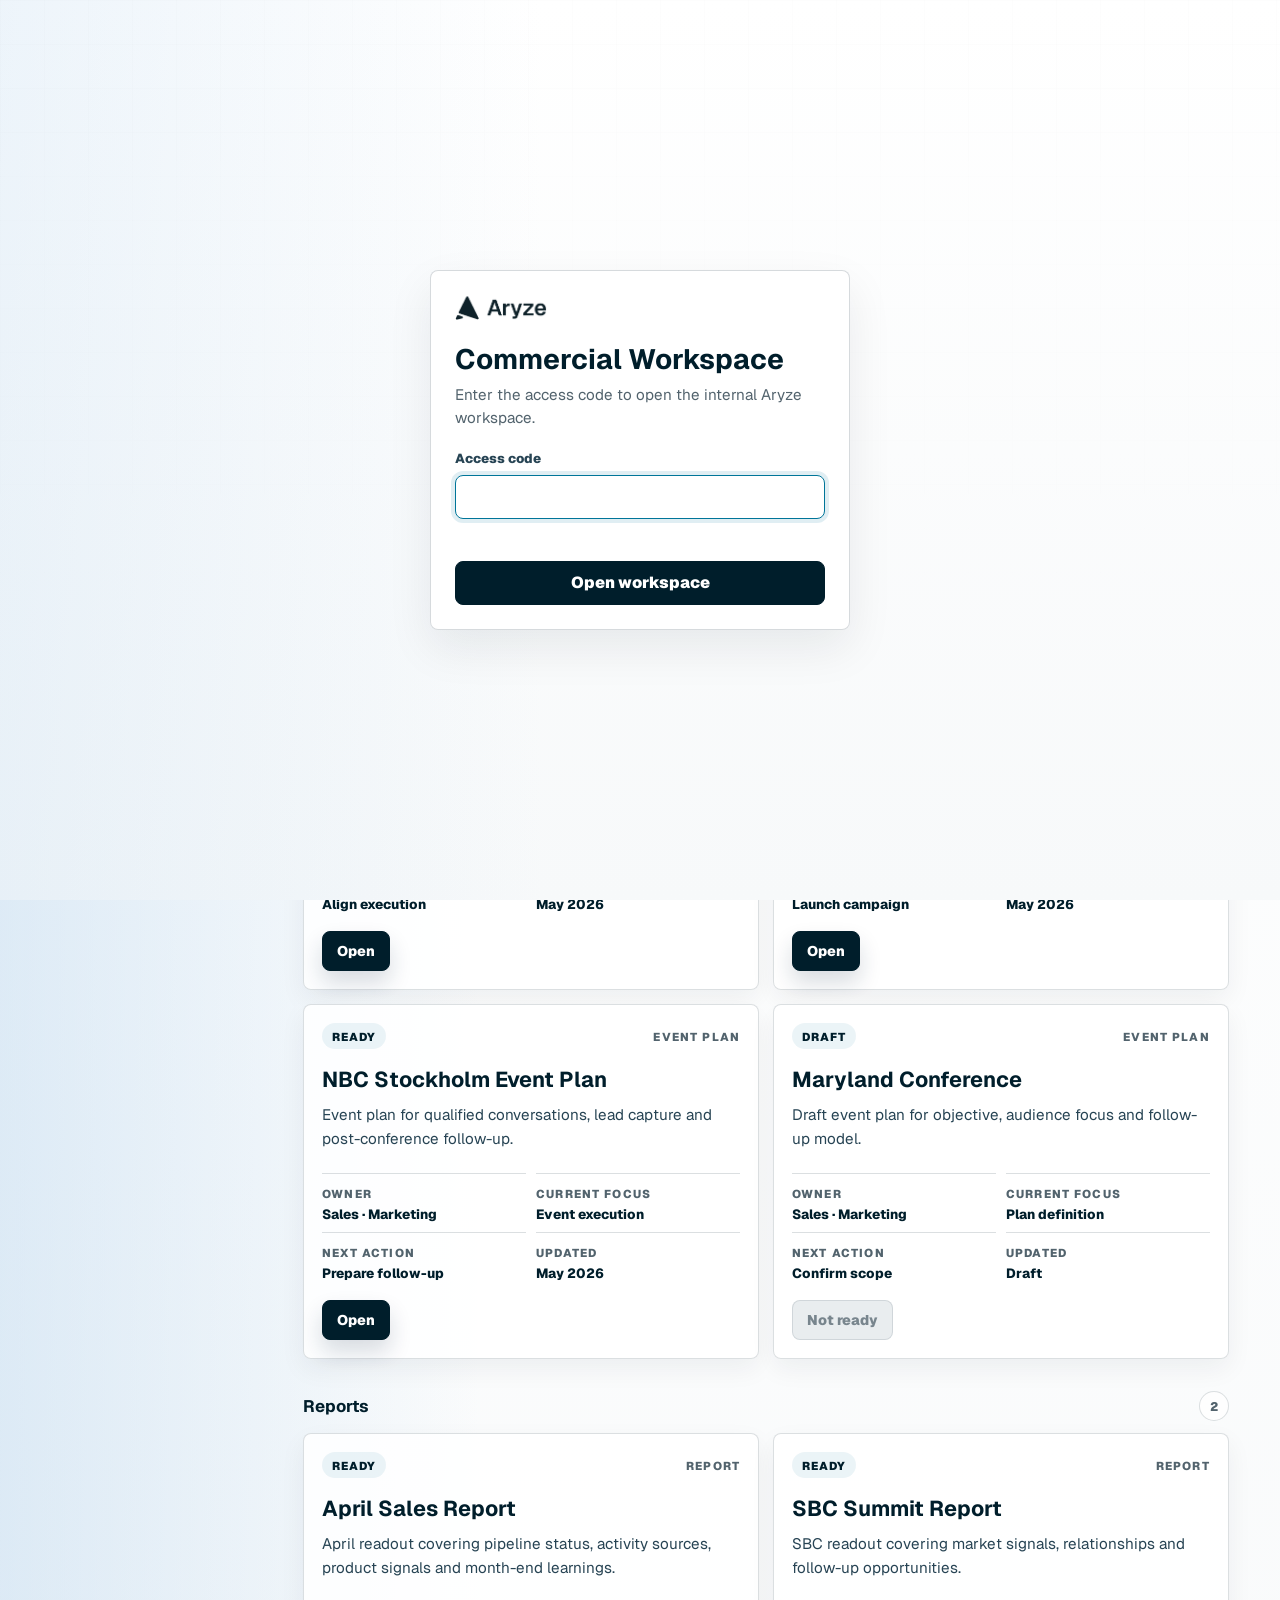
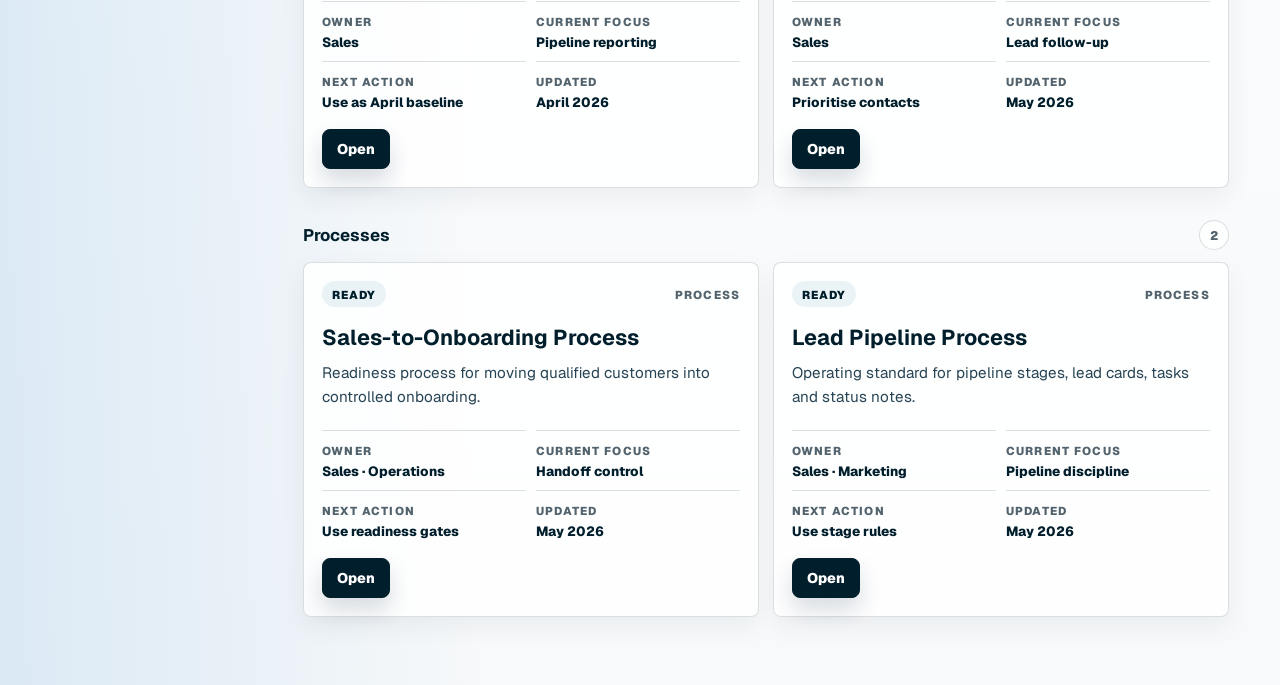
==== commit 4f7c2a37: "Add files via upload" ====
--- a/index.html
+++ b/index.html
@@ -15,6 +15,7 @@
       rel="stylesheet"
     />
     <link rel="stylesheet" href="./styles.css" />
+    <script src="./site-auth.js" defer></script>
   </head>
   <body>
     <div class="app-shell">
@@ -87,7 +88,7 @@
             <button class="filter-button" type="button" data-filter="process">Processes</button>
           </div>
 
-          <output class="result-count" id="resultCount" aria-live="polite">7 shown</output>
+          <output class="result-count" id="resultCount" aria-live="polite">8 shown</output>
         </section>
 
         <section class="workspace-section" id="library">
@@ -261,7 +262,7 @@
             <section class="workspace-group" data-group>
               <div class="workspace-group-head">
                 <h3>Processes</h3>
-                <span>1</span>
+                <span>2</span>
               </div>
               <div class="workspace-grid compact-grid">
                 <article
@@ -284,6 +285,29 @@
                   </dl>
                   <div class="card-actions">
                     <a class="button primary" href="./reports/sales-onboarding.html">Open</a>
+                  </div>
+                </article>
+
+                <article
+                  class="workspace-card"
+                  data-id="lead-pipeline-process"
+                  data-category="process"
+                  data-title="lead pipeline process stages cards tasks notes board"
+                >
+                  <div class="card-topline">
+                    <span class="status-pill">Ready</span>
+                    <span>Process</span>
+                  </div>
+                  <h3>Lead Pipeline Process</h3>
+                  <p>Operating standard for pipeline stages, lead cards, tasks and status notes.</p>
+                  <dl class="card-facts">
+                    <div><dt>Owner</dt><dd>Sales · Marketing</dd></div>
+                    <div><dt>Current focus</dt><dd>Pipeline discipline</dd></div>
+                    <div><dt>Next action</dt><dd>Use stage rules</dd></div>
+                    <div><dt>Updated</dt><dd>May 2026</dd></div>
+                  </dl>
+                  <div class="card-actions">
+                    <a class="button primary" href="./reports/lead-pipeline-process.html">Open</a>
                   </div>
                 </article>
               </div>
--- a/styles.css
+++ b/styles.css
@@ -930,6 +930,279 @@
   white-space: nowrap;
 }
 
+.lead-field-table strong {
+  white-space: normal;
+  text-align: right;
+}
+
+.visual-process-section {
+  margin-top: 32px;
+}
+
+.pipeline-visual-grid {
+  display: grid;
+  grid-template-columns: minmax(240px, 0.58fr) minmax(320px, 1fr);
+  gap: 16px;
+  align-items: start;
+  margin-top: 18px;
+}
+
+.pipeline-visual-grid figure {
+  min-width: 0;
+  margin: 0;
+  padding: 18px;
+  border: 1px solid var(--line);
+  border-radius: var(--radius);
+  background: var(--surface);
+  box-shadow: var(--shadow-soft);
+}
+
+.pipeline-visual-grid img {
+  display: block;
+  width: 100%;
+  max-height: 560px;
+  object-fit: contain;
+  border-radius: var(--radius);
+  background: #151515;
+}
+
+.pipeline-visual-grid figure:first-child img {
+  width: auto;
+  max-width: 100%;
+  margin: 0 auto;
+}
+
+.pipeline-visual-grid figcaption {
+  display: grid;
+  gap: 5px;
+  margin-top: 14px;
+}
+
+.pipeline-visual-grid figcaption strong {
+  color: var(--ink);
+  font-size: 1rem;
+}
+
+.pipeline-visual-grid figcaption span {
+  color: var(--ink-soft);
+  font-size: 0.92rem;
+  line-height: 1.45;
+}
+
+.pipeline-board-figure,
+.pipeline-note-figure {
+  margin: 18px 0 0;
+  padding: 18px;
+  border: 1px solid var(--line);
+  border-radius: var(--radius);
+  background: var(--surface);
+  box-shadow: var(--shadow-soft);
+}
+
+.pipeline-board-figure img,
+.pipeline-note-figure img {
+  display: block;
+  width: 100%;
+  border-radius: var(--radius);
+  background: #151515;
+}
+
+.pipeline-board-figure {
+  overflow-x: auto;
+}
+
+.pipeline-board-figure img {
+  min-width: 860px;
+}
+
+.pipeline-board-figure figcaption,
+.pipeline-note-figure figcaption {
+  display: grid;
+  gap: 5px;
+  margin-top: 14px;
+}
+
+.pipeline-board-figure figcaption strong,
+.pipeline-note-figure figcaption strong {
+  color: var(--ink);
+  font-size: 1rem;
+}
+
+.pipeline-board-figure figcaption span,
+.pipeline-note-figure figcaption span {
+  color: var(--ink-soft);
+  font-size: 0.92rem;
+  line-height: 1.45;
+}
+
+.lead-card-grid {
+  grid-template-columns: minmax(240px, 0.55fr) minmax(320px, 1fr);
+}
+
+.lead-card-grid > article {
+  min-width: 0;
+  padding: 18px;
+  border: 1px solid var(--line);
+  border-radius: var(--radius);
+  background: var(--surface);
+  box-shadow: var(--shadow-soft);
+}
+
+.field-label {
+  display: inline-flex;
+  min-height: 26px;
+  align-items: center;
+  padding: 0 9px;
+  border-radius: 999px;
+  color: var(--accent);
+  background: rgba(0, 117, 153, 0.08);
+  font-size: 0.72rem;
+  font-weight: 900;
+  letter-spacing: 0.08em;
+  text-transform: uppercase;
+}
+
+.pipeline-list {
+  display: grid;
+  gap: 10px;
+  margin: 16px 0 0;
+  padding: 0;
+  list-style: none;
+}
+
+.pipeline-list li {
+  color: var(--ink-soft);
+  font-size: 0.92rem;
+  line-height: 1.45;
+}
+
+.pipeline-list strong {
+  color: var(--ink);
+}
+
+.pipeline-note-figure {
+  width: min(620px, 100%);
+}
+
+.pipeline-note-figure img {
+  max-height: 620px;
+  object-fit: contain;
+}
+
+.side-stage-grid {
+  margin-top: 12px;
+}
+
+.pipeline-stage-grid,
+.note-format-grid {
+  display: grid;
+  gap: 12px;
+}
+
+.pipeline-stage-grid {
+  grid-template-columns: repeat(4, minmax(0, 1fr));
+}
+
+.note-format-grid {
+  grid-template-columns: repeat(4, minmax(0, 1fr));
+}
+
+.pipeline-stage-grid article,
+.note-format-grid article,
+.process-table {
+  border: 1px solid var(--line);
+  border-radius: var(--radius);
+  background: var(--surface);
+  box-shadow: var(--shadow-soft);
+}
+
+.pipeline-stage-grid article,
+.note-format-grid article {
+  padding: 18px;
+}
+
+.pipeline-stage-grid span,
+.note-format-grid span {
+  display: inline-flex;
+  min-height: 26px;
+  align-items: center;
+  padding: 0 9px;
+  border-radius: 999px;
+  color: var(--accent);
+  background: rgba(0, 117, 153, 0.08);
+  font-size: 0.72rem;
+  font-weight: 900;
+  letter-spacing: 0.08em;
+  text-transform: uppercase;
+}
+
+.pipeline-stage-grid h3 {
+  margin: 16px 0 0;
+  font-size: 1.15rem;
+  line-height: 1.2;
+}
+
+.pipeline-stage-grid p,
+.pipeline-stage-grid small,
+.note-format-grid p {
+  display: block;
+  margin: 10px 0 0;
+  color: var(--ink-soft);
+  font-size: 0.92rem;
+  line-height: 1.48;
+}
+
+.pipeline-stage-grid small {
+  color: var(--muted);
+  font-weight: 750;
+}
+
+.process-table {
+  margin-top: 12px;
+  overflow: hidden;
+}
+
+.process-row {
+  display: grid;
+  grid-template-columns: minmax(160px, 0.7fr) minmax(0, 1.15fr) minmax(0, 1.15fr);
+  border-top: 1px solid var(--line);
+}
+
+.process-row:first-child {
+  border-top: 0;
+}
+
+.process-row > * {
+  min-width: 0;
+  margin: 0;
+  padding: 15px;
+  border-left: 1px solid var(--line);
+  color: var(--ink-soft);
+  font-size: 0.92rem;
+  line-height: 1.45;
+}
+
+.process-row > *:first-child {
+  border-left: 0;
+}
+
+.process-row strong {
+  color: var(--ink);
+  font-size: 0.98rem;
+}
+
+.process-header {
+  background: var(--surface-soft);
+}
+
+.process-header span {
+  color: var(--ink);
+  font-size: 0.72rem;
+  font-weight: 900;
+  letter-spacing: 0.08em;
+  text-transform: uppercase;
+}
+
 @media (max-width: 1180px) {
   .app-shell {
     grid-template-columns: 1fr;
@@ -968,7 +1241,10 @@
   }
 
   .channel-grid,
-  .timeline-board {
+  .timeline-board,
+  .pipeline-stage-grid,
+  .note-format-grid,
+  .pipeline-visual-grid {
     grid-template-columns: repeat(2, minmax(0, 1fr));
   }
 }
@@ -1010,8 +1286,21 @@
   .card-facts,
   .plan-metrics,
   .channel-grid,
-  .timeline-board {
+  .timeline-board,
+  .pipeline-stage-grid,
+  .note-format-grid,
+  .pipeline-visual-grid,
+  .lead-card-grid,
+  .process-row {
     grid-template-columns: 1fr;
+  }
+
+  .pipeline-board-figure {
+    padding: 12px;
+  }
+
+  .pipeline-board-figure img {
+    min-width: 760px;
   }
 
   .plan-topbar {
@@ -1026,4 +1315,17 @@
   .budget-table div {
     grid-template-columns: 1fr;
   }
-}
+
+  .lead-field-table strong {
+    text-align: left;
+  }
+
+  .process-row > * {
+    border-left: 0;
+    border-top: 1px solid var(--line);
+  }
+
+  .process-row > *:first-child {
+    border-top: 0;
+  }
+}
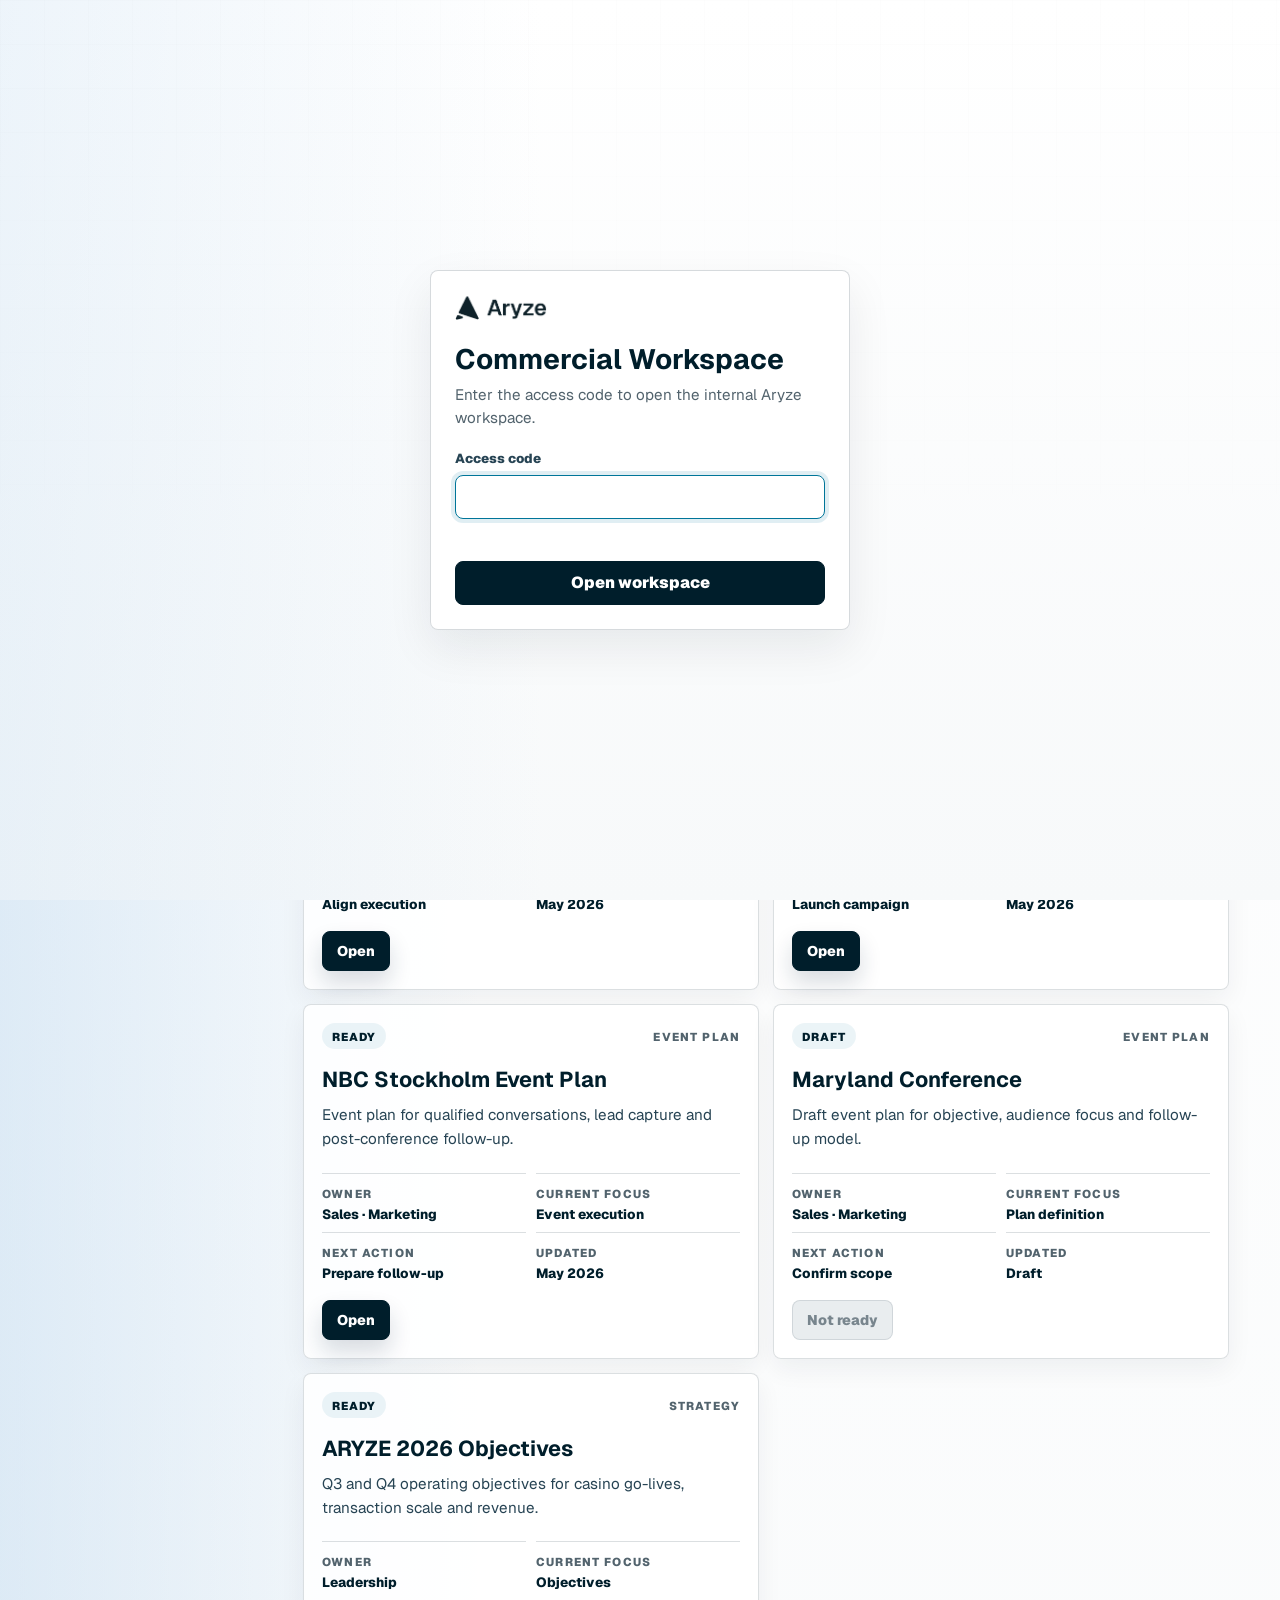
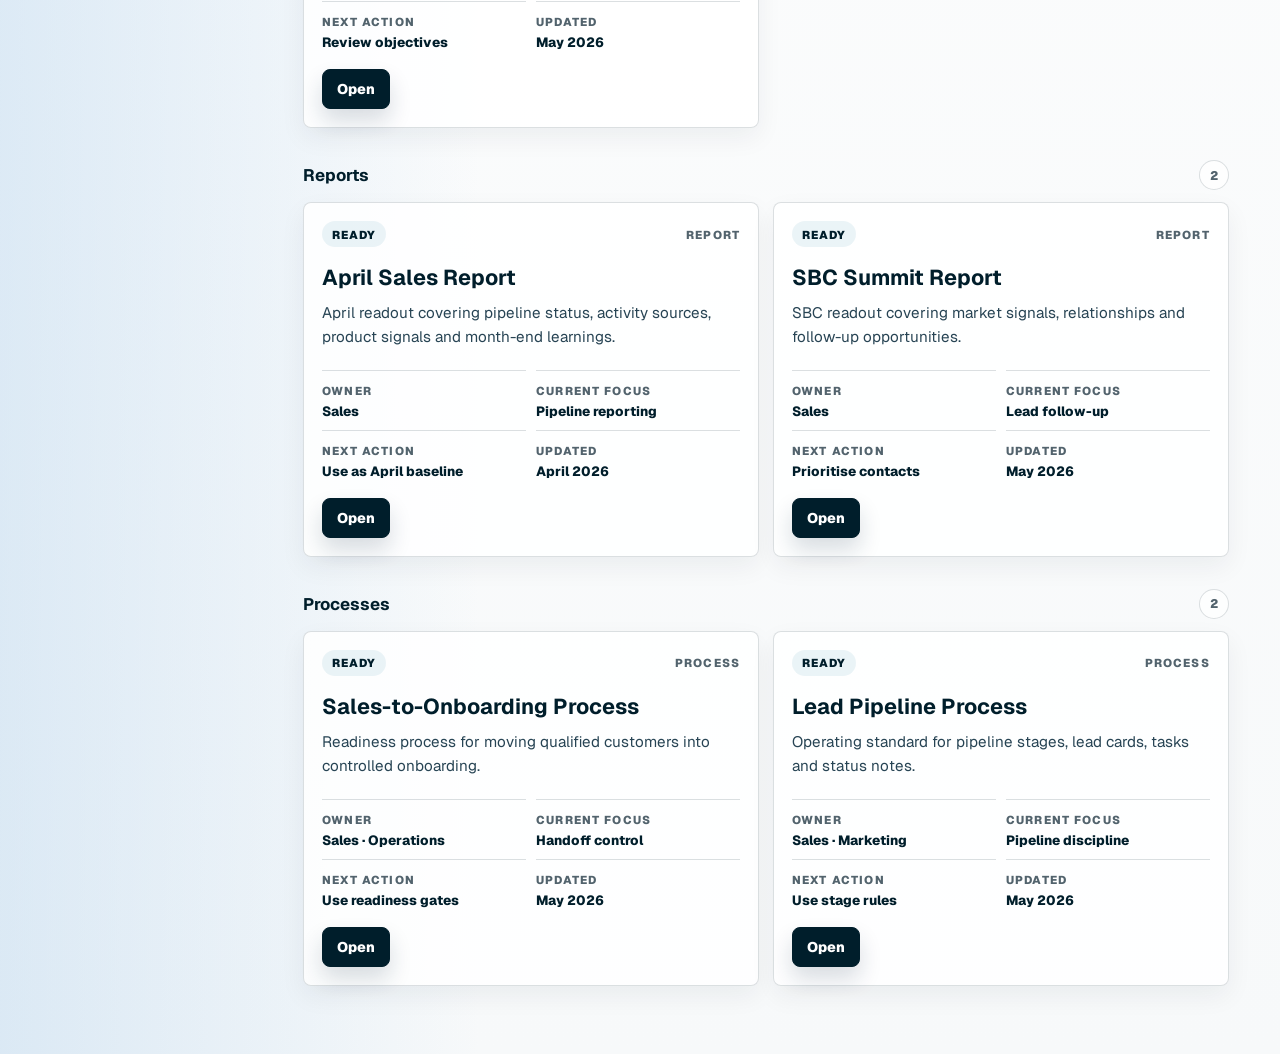
==== commit d86e1d04: "Add files via upload" ====
--- a/index.html
+++ b/index.html
@@ -88,7 +88,7 @@
             <button class="filter-button" type="button" data-filter="process">Processes</button>
           </div>
 
-          <output class="result-count" id="resultCount" aria-live="polite">8 shown</output>
+          <output class="result-count" id="resultCount" aria-live="polite">9 shown</output>
         </section>
 
         <section class="workspace-section" id="library">
@@ -103,7 +103,7 @@
             <section class="workspace-group" data-group>
               <div class="workspace-group-head">
                 <h3>Plans</h3>
-                <span>4</span>
+                <span>5</span>
               </div>
               <div class="workspace-grid">
                 <article
@@ -197,6 +197,29 @@
                   </dl>
                   <div class="card-actions">
                     <span class="button secondary is-disabled" aria-disabled="true">Not ready</span>
+                  </div>
+                </article>
+
+                <article
+                  class="workspace-card"
+                  data-id="aryze-objectives"
+                  data-category="plan strategy"
+                  data-title="aryze 2026 objectives okr goals strategy casino transactions revenue"
+                >
+                  <div class="card-topline">
+                    <span class="status-pill">Ready</span>
+                    <span>Strategy</span>
+                  </div>
+                  <h3>ARYZE 2026 Objectives</h3>
+                  <p>Q3 and Q4 operating objectives for casino go-lives, transaction scale and revenue.</p>
+                  <dl class="card-facts">
+                    <div><dt>Owner</dt><dd>Leadership</dd></div>
+                    <div><dt>Current focus</dt><dd>Objectives</dd></div>
+                    <div><dt>Next action</dt><dd>Review objectives</dd></div>
+                    <div><dt>Updated</dt><dd>May 2026</dd></div>
+                  </dl>
+                  <div class="card-actions">
+                    <a class="button primary" href="./reports/maalsaetninger-for-aryze.html">Open</a>
                   </div>
                 </article>
               </div>
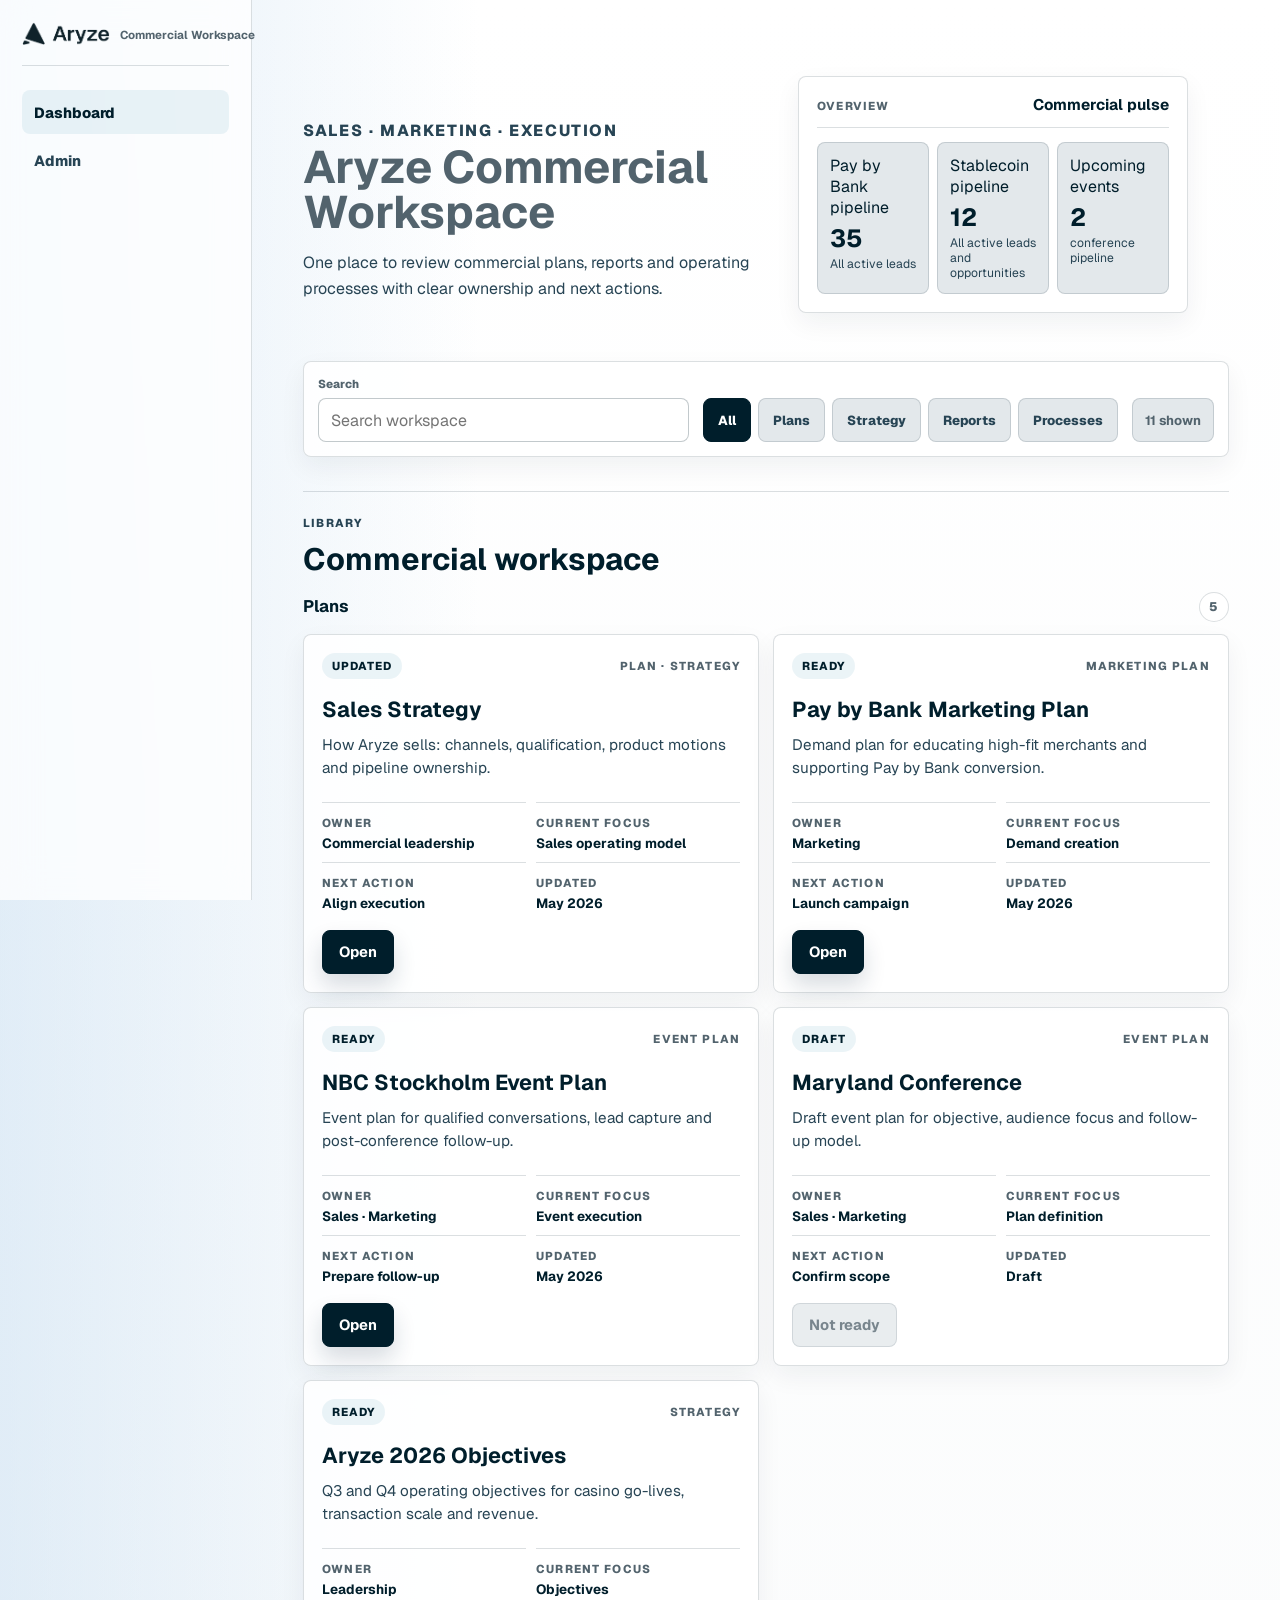
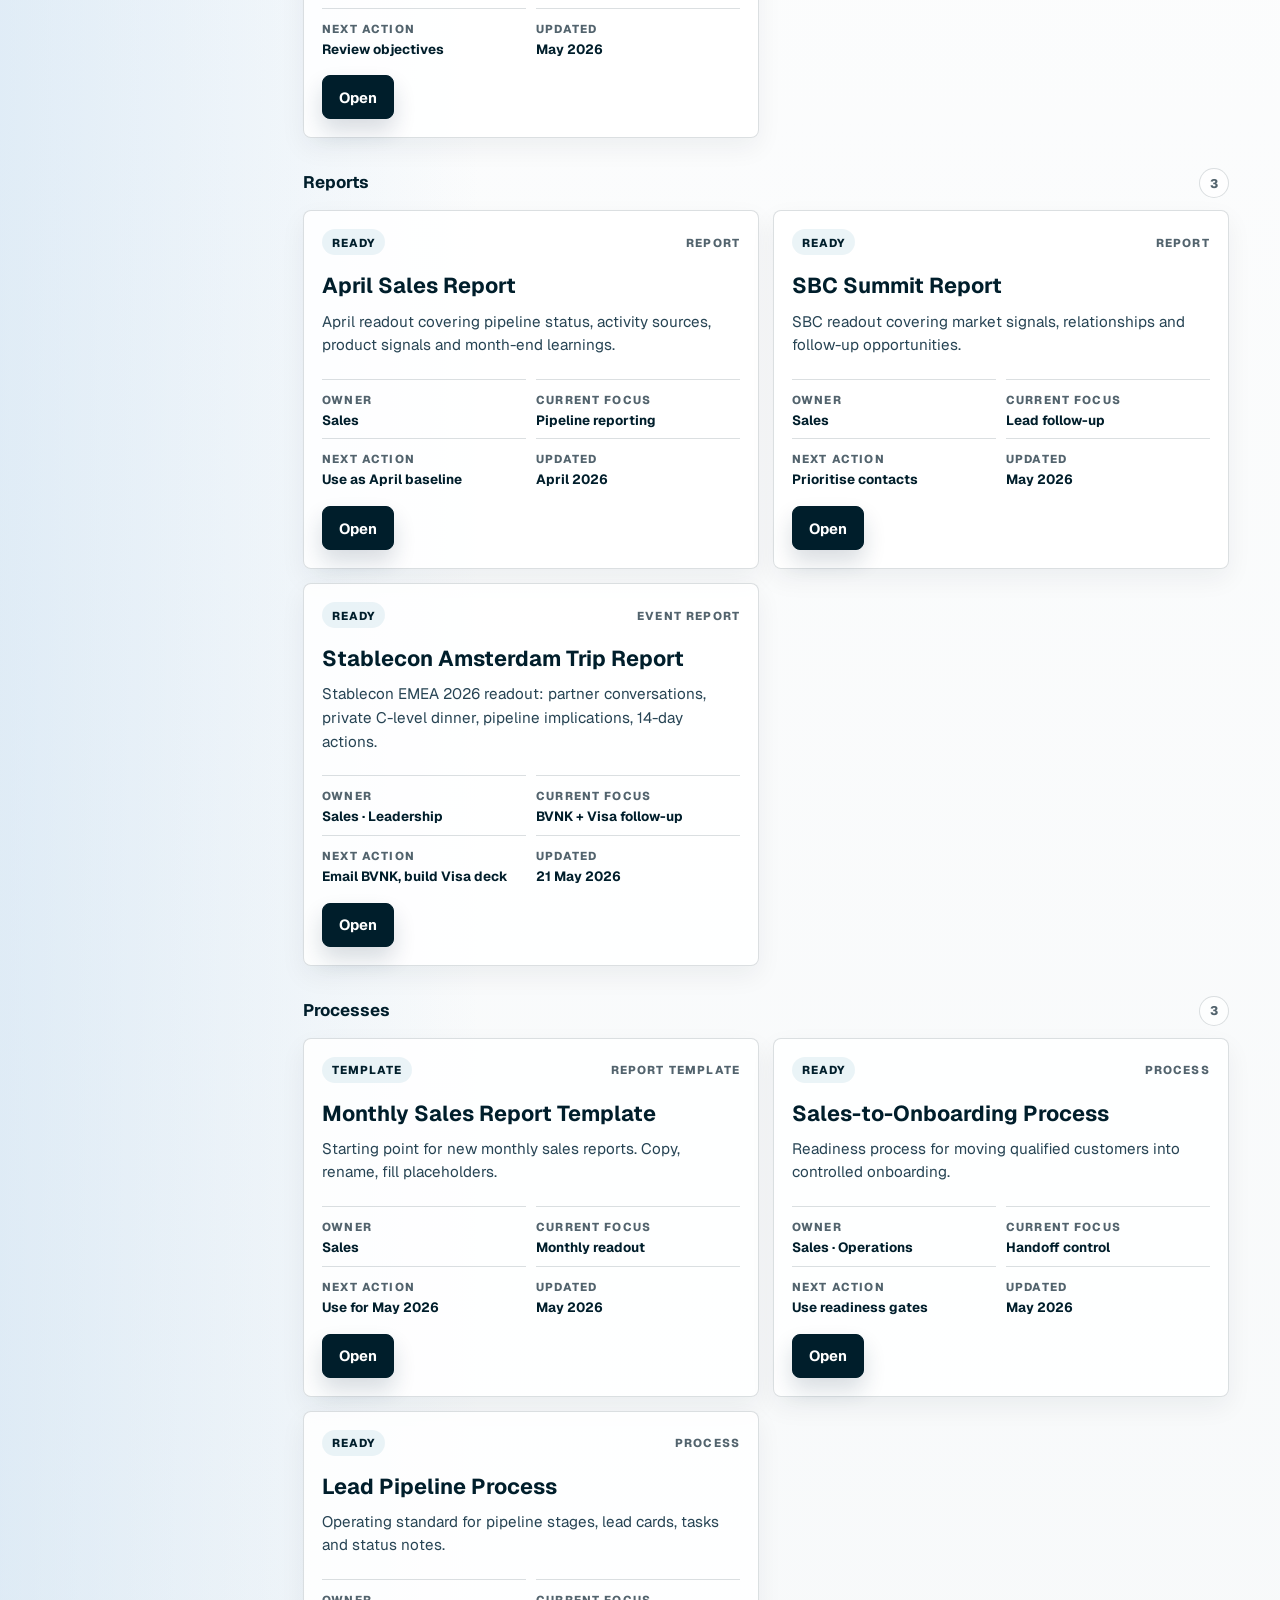
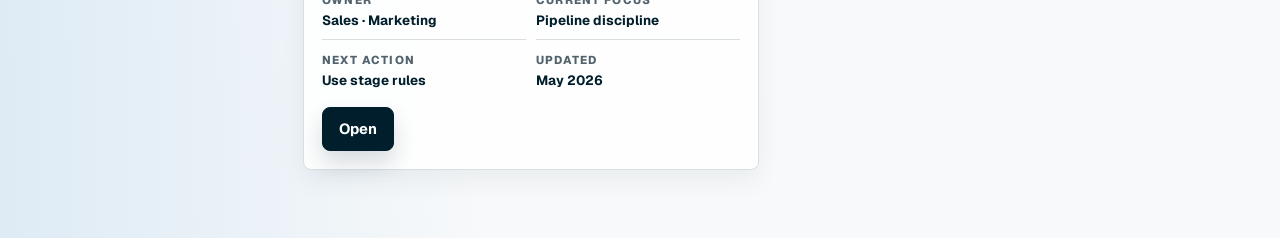
==== commit 9d8f5c7a: "Add files via upload" ====
--- a/index.html
+++ b/index.html
@@ -15,7 +15,6 @@
       rel="stylesheet"
     />
     <link rel="stylesheet" href="./styles.css" />
-    <script src="./site-auth.js" defer></script>
   </head>
   <body>
     <div class="app-shell">
@@ -210,7 +209,7 @@
                     <span class="status-pill">Ready</span>
                     <span>Strategy</span>
                   </div>
-                  <h3>ARYZE 2026 Objectives</h3>
+                  <h3>Aryze 2026 Objectives</h3>
                   <p>Q3 and Q4 operating objectives for casino go-lives, transaction scale and revenue.</p>
                   <dl class="card-facts">
                     <div><dt>Owner</dt><dd>Leadership</dd></div>
@@ -219,7 +218,7 @@
                     <div><dt>Updated</dt><dd>May 2026</dd></div>
                   </dl>
                   <div class="card-actions">
-                    <a class="button primary" href="./reports/maalsaetninger-for-aryze.html">Open</a>
+                    <a class="button primary" href="./reports/aryze-objectives.html">Open</a>
                   </div>
                 </article>
               </div>
@@ -228,7 +227,7 @@
             <section class="workspace-group" data-group>
               <div class="workspace-group-head">
                 <h3>Reports</h3>
-                <span>2</span>
+                <span>3</span>
               </div>
               <div class="workspace-grid compact-grid">
                 <article
@@ -279,15 +278,61 @@
                     <a class="button primary" href="./reports/sbc-report/index.html">Open</a>
                   </div>
                 </article>
+
+                <article
+                  class="workspace-card"
+                  data-id="stablecon-amsterdam-report"
+                  data-category="report"
+                  data-title="stablecon amsterdam emea 2026 trip report visa bvnk mastercard ripple quantoz rabobank utila aleo sumsub dinner"
+                >
+                  <div class="card-topline">
+                    <span class="status-pill">Ready</span>
+                    <span>Event report</span>
+                  </div>
+                  <h3>Stablecon Amsterdam Trip Report</h3>
+                  <p>Stablecon EMEA 2026 readout: partner conversations, private C-level dinner, pipeline implications, 14-day actions.</p>
+                  <dl class="card-facts">
+                    <div><dt>Owner</dt><dd>Sales · Leadership</dd></div>
+                    <div><dt>Current focus</dt><dd>BVNK + Visa follow-up</dd></div>
+                    <div><dt>Next action</dt><dd>Email BVNK, build Visa deck</dd></div>
+                    <div><dt>Updated</dt><dd>21 May 2026</dd></div>
+                  </dl>
+                  <div class="card-actions">
+                    <a class="button primary" href="./reports/stablecon-amsterdam-report/index.html">Open</a>
+                  </div>
+                </article>
               </div>
             </section>
 
             <section class="workspace-group" data-group>
               <div class="workspace-group-head">
                 <h3>Processes</h3>
-                <span>2</span>
+                <span>3</span>
               </div>
               <div class="workspace-grid compact-grid">
+                <article
+                  class="workspace-card"
+                  data-id="monthly-sales-report-template"
+                  data-category="process"
+                  data-title="monthly sales report template copy may june stage pipeline placeholder"
+                >
+                  <div class="card-topline">
+                    <span class="status-pill">Template</span>
+                    <span>Report template</span>
+                  </div>
+                  <h3>Monthly Sales Report Template</h3>
+                  <p>Starting point for new monthly sales reports. Copy, rename, fill placeholders.</p>
+                  <dl class="card-facts">
+                    <div><dt>Owner</dt><dd>Sales</dd></div>
+                    <div><dt>Current focus</dt><dd>Monthly readout</dd></div>
+                    <div><dt>Next action</dt><dd>Use for May 2026</dd></div>
+                    <div><dt>Updated</dt><dd>May 2026</dd></div>
+                  </dl>
+                  <div class="card-actions">
+                    <a class="button primary" href="./reports/monthly-sales-report-template.html">Open</a>
+                  </div>
+                </article>
+
                 <article
                   class="workspace-card"
                   data-id="sales-onboarding-process"
--- a/styles.css
+++ b/styles.css
@@ -1,24 +1,62 @@
+/* ============================================================
+   Aryze Commercial Operating Dashboard — Unified Design System
+   Mobile-first. Single source of truth. Breakpoints: 680, 940, 1120, 1280.
+   ============================================================ */
+
+/* ---------- Design tokens ---------- */
 :root {
+  /* Surfaces */
   --bg: #f7f9fa;
+  --page: #f7f9fa;
+  --paper: #f7f9fa;
   --surface: #ffffff;
   --surface-soft: #e3e8eb;
+  --surface-raised: #ffffff;
   --surface-blue: #bfd9ef;
   --surface-blue-soft: #dceff7;
+  --panel: #ffffff;
+  --soft: #e3e8eb;
+
+  /* Ink */
   --ink: #001e2b;
   --ink-soft: #274454;
+  --slate: #274454;
   --muted: #52636d;
+  --quiet: #7a8992;
+
+  /* Lines */
   --line: rgba(0, 30, 43, 0.14);
   --line-strong: rgba(0, 30, 43, 0.24);
+
+  /* Brand */
   --navy: #001e2b;
   --accent: #007599;
   --accent-dark: #006282;
+  --teal: #007599;
+  --blue: #007599;
+  --gold: #bfd9ef;
+  --yellow: #bfd9ef;
+  --green: #6fcf97;
+  --red: #c24132;
+
+  /* Shadows */
   --shadow: 0 18px 46px rgba(0, 30, 43, 0.08);
   --shadow-soft: 0 10px 26px rgba(0, 30, 43, 0.06);
+  --shadow-strong: 0 28px 80px rgba(0, 30, 43, 0.14);
+
+  /* Radii */
   --radius: 8px;
+  --radius-md: 8px;
+  --radius-lg: 10px;
+  --radius-xl: 14px;
+
+  /* Layout */
   --sidebar: 252px;
-}
-
-* {
+  --max-width: 1220px;
+}
+
+/* ---------- Reset & base ---------- */
+*, *::before, *::after {
   box-sizing: border-box;
 }
 
@@ -37,22 +75,15 @@
   overflow-x: hidden;
   color: var(--ink);
   background:
-    linear-gradient(90deg, rgba(191, 217, 239, 0.5), transparent 30rem),
+    linear-gradient(90deg, rgba(191, 217, 239, 0.45), transparent 30rem),
     linear-gradient(180deg, #ffffff 0%, var(--bg) 100%);
-  font-family: Geist, Inter, ui-sans-serif, system-ui, -apple-system, BlinkMacSystemFont, "Segoe UI", sans-serif;
+  font-family: Geist, Inter, ui-sans-serif, system-ui, -apple-system, BlinkMacSystemFont, "Segoe UI", "Space Grotesk", sans-serif;
   letter-spacing: 0;
-}
-
-body::before {
-  content: "";
-  position: fixed;
-  inset: 0;
-  pointer-events: none;
-  background-image:
-    linear-gradient(rgba(0, 30, 43, 0.025) 1px, transparent 1px),
-    linear-gradient(90deg, rgba(0, 30, 43, 0.025) 1px, transparent 1px);
-  background-size: 44px 44px;
-  mask-image: linear-gradient(180deg, rgba(0, 0, 0, 0.2), transparent 72%);
+  -webkit-font-smoothing: antialiased;
+}
+
+a, button, input, select, textarea {
+  -webkit-tap-highlight-color: transparent;
 }
 
 a {
@@ -60,12 +91,140 @@
   text-decoration: none;
 }
 
-button,
-input,
-select {
+button, input, select, textarea {
   font: inherit;
 }
 
+h1, h2, h3, p {
+  overflow-wrap: anywhere;
+}
+
+img {
+  max-width: 100%;
+  height: auto;
+}
+
+/* ---------- Brand identity ---------- */
+.brand {
+  display: inline-flex;
+  align-items: center;
+  gap: 10px;
+  color: var(--ink);
+  font-weight: 760;
+  text-decoration: none;
+  white-space: nowrap;
+}
+
+.brand-logo {
+  display: block;
+  width: 88px;
+  height: auto;
+  flex: 0 0 auto;
+}
+
+.brand-mark {
+  display: inline-flex;
+  align-items: center;
+  width: 32px;
+  height: 32px;
+  flex: 0 0 auto;
+  border-radius: 999px;
+  background: var(--accent);
+  box-shadow: 0 0 0 7px rgba(20, 45, 71, 0.08);
+}
+
+.brand-mark img {
+  display: block;
+  width: 112px;
+  height: auto;
+  border-radius: 0;
+  background: transparent;
+  box-shadow: none;
+}
+
+.brand strong,
+.brand small {
+  display: block;
+}
+
+.brand strong {
+  font-size: 1rem;
+  line-height: 1;
+}
+
+.brand small {
+  margin-top: 2px;
+  color: var(--muted);
+  font-size: 0.72rem;
+  font-weight: 700;
+}
+
+/* ---------- Typography helpers ---------- */
+.eyebrow,
+.snapshot-head span,
+.snapshot-grid > span,
+.focus-grid > span,
+.card-topline,
+.card-facts dt,
+.plan-hero-panel > span,
+.plan-card-list > article > span,
+.channel-grid > article > span,
+.timeline-board > article > span,
+.plan-metrics > article > span,
+.section-label {
+  color: var(--muted);
+  font-size: 0.72rem;
+  font-weight: 800;
+  letter-spacing: 0.1em;
+  text-transform: uppercase;
+}
+
+.eyebrow {
+  margin: 0 0 10px;
+  color: var(--accent);
+}
+
+.section-label {
+  margin: 0;
+  color: var(--quiet);
+  text-transform: none;
+  letter-spacing: 0;
+  font-size: 0.82rem;
+  font-weight: 600;
+}
+
+.subtitle {
+  max-width: 760px;
+  margin: 18px 0 0;
+  color: var(--slate);
+  font-size: clamp(18px, 2.1vw, 24px);
+  line-height: 1.35;
+  font-weight: 620;
+}
+
+.meta {
+  margin: 18px 0 0;
+  color: #8b95a7;
+  font-size: 13px;
+  font-weight: 680;
+}
+
+.copy {
+  max-width: 930px;
+  margin: 30px 0 0;
+  color: var(--slate);
+  font-size: 17px;
+  line-height: 1.55;
+}
+
+.body-copy {
+  margin: 14px 0 0;
+  color: var(--muted);
+  font-size: 1.04rem;
+  line-height: 1.6;
+}
+
+/* ---------- App shell (index dashboard with sidebar) ---------- */
 .app-shell {
   position: relative;
   display: grid;
@@ -86,47 +245,11 @@
   backdrop-filter: blur(18px);
 }
 
-.brand {
-  display: flex;
-  align-items: center;
-  gap: 10px;
+.sidebar .brand {
   padding-bottom: 20px;
   border-bottom: 1px solid var(--line);
 }
 
-.brand-logo {
-  display: block;
-  width: 88px;
-  height: auto;
-  flex: 0 0 auto;
-}
-
-.brand-mark {
-  width: 32px;
-  height: 32px;
-  flex: 0 0 auto;
-  border-radius: 999px;
-  background: var(--accent);
-  box-shadow: 0 0 0 7px rgba(20, 45, 71, 0.08);
-}
-
-.brand strong,
-.brand small {
-  display: block;
-}
-
-.brand strong {
-  font-size: 1rem;
-  line-height: 1;
-}
-
-.brand small {
-  margin-top: 2px;
-  color: var(--muted);
-  font-size: 0.72rem;
-  font-weight: 700;
-}
-
 .side-nav {
   display: grid;
   gap: 4px;
@@ -134,7 +257,7 @@
 
 .side-nav a,
 .admin-button {
-  min-height: 38px;
+  min-height: 44px;
   display: flex;
   align-items: center;
   width: 100%;
@@ -144,7 +267,7 @@
   color: var(--ink-soft);
   background: transparent;
   font-size: 0.92rem;
-  font-weight: 900;
+  font-weight: 800;
   cursor: pointer;
 }
 
@@ -156,571 +279,16 @@
   background: rgba(0, 117, 153, 0.08);
 }
 
-.eyebrow,
-.snapshot-head span,
-.snapshot-grid span,
-.focus-grid span,
-.card-topline,
-.card-facts dt,
-.plan-hero-panel span,
-.plan-card-list span,
-.channel-grid span,
-.timeline-board span,
-.plan-metrics span {
-  color: var(--muted);
-  font-size: 0.72rem;
-  font-weight: 850;
-  letter-spacing: 0.1em;
-  text-transform: uppercase;
-}
-
 main {
   width: min(100%, 1260px);
   margin: 0 auto;
-  padding: 34px clamp(20px, 4vw, 52px) 68px;
-}
-
-.hero {
-  scroll-margin-top: 104px;
-  display: grid;
-  grid-template-columns: minmax(0, 0.92fr) minmax(390px, 0.62fr);
-  gap: 28px;
-  align-items: center;
-  padding: 42px 0 22px;
-}
-
-.eyebrow {
-  margin: 0 0 10px;
-  color: var(--accent);
-}
-
-.hero h1,
-.plan-hero h1 {
-  margin: 0;
-  font-size: clamp(2.2rem, 3.55vw, 3.75rem);
-  line-height: 1;
-}
-
-.hero p,
-.plan-hero p,
-.section-head p,
-.section-copy p {
-  color: var(--ink-soft);
-  line-height: 1.58;
-}
-
-.hero p {
-  max-width: 600px;
-  margin: 16px 0 0;
-  font-size: 1rem;
-}
-
-.snapshot-card,
-.focus-grid article,
-.toolbar,
-.workspace-card,
-.plan-hero-panel,
-.plan-card-list article,
-.channel-grid article,
-.timeline-board article,
-.budget-table,
-.plan-metrics article {
-  border: 1px solid var(--line);
-  border-radius: var(--radius);
-  background: rgba(255, 255, 255, 0.84);
-  box-shadow: var(--shadow-soft);
-}
-
-.snapshot-card {
-  display: grid;
-  gap: 14px;
-  padding: 18px;
-}
-
-.management-focus {
-  margin-top: 28px;
-}
-
-.focus-grid {
-  display: grid;
-  grid-template-columns: repeat(3, minmax(0, 1fr));
-  gap: 14px;
-}
-
-.focus-grid article {
-  min-height: 172px;
-  padding: 18px;
-}
-
-.focus-grid h3 {
-  margin: 12px 0 0;
-  font-size: 1.08rem;
-  line-height: 1.18;
-}
-
-.focus-grid p {
-  margin: 10px 0 0;
-  color: var(--ink-soft);
-  font-size: 0.92rem;
-  line-height: 1.5;
-}
-
-.snapshot-head {
-  display: flex;
-  align-items: center;
-  justify-content: space-between;
-  gap: 14px;
-  padding-bottom: 12px;
-  border-bottom: 1px solid var(--line);
-}
-
-.snapshot-head strong {
-  font-size: 0.96rem;
-}
-
-.snapshot-grid {
-  display: grid;
-  grid-template-columns: repeat(3, minmax(0, 1fr));
-  gap: 8px;
-}
-
-.snapshot-grid article {
-  min-height: 86px;
-  padding: 12px;
-  border: 1px solid var(--line);
-  border-radius: var(--radius);
-  background: var(--surface-soft);
-}
-
-.snapshot-grid strong {
-  display: block;
-  margin-top: 8px;
-  font-size: 1.65rem;
-  line-height: 1;
-}
-
-.snapshot-grid small {
-  display: block;
-  margin-top: 6px;
-  color: var(--ink-soft);
-  font-size: 0.76rem;
-  line-height: 1.25;
-}
-
-.card-actions {
-  display: flex;
-  flex-wrap: wrap;
-  gap: 10px;
-}
-
-.button {
-  min-height: 40px;
-  display: inline-flex;
-  align-items: center;
-  justify-content: center;
-  padding: 0 14px;
-  border: 1px solid var(--line);
-  border-radius: var(--radius);
-  font-size: 0.88rem;
-  font-weight: 850;
-  white-space: nowrap;
-}
-
-.button.primary {
-  color: white;
-  border-color: var(--navy);
-  background: var(--navy);
-  box-shadow: 0 12px 22px rgba(20, 45, 71, 0.16);
-}
-
-.button.secondary {
-  color: var(--ink);
-  background: var(--surface);
-}
-
-.button.is-disabled {
-  color: var(--muted);
-  background: var(--surface-soft);
-  cursor: not-allowed;
-  opacity: 0.78;
-}
-
-.toolbar {
-  display: grid;
-  grid-template-columns: minmax(260px, 1fr) auto auto;
-  gap: 14px;
-  align-items: end;
-  margin-top: 26px;
-  padding: 14px;
-}
-
-.search-box {
-  display: grid;
-  gap: 7px;
-}
-
-.search-box span {
-  color: var(--muted);
-  font-size: 0.72rem;
-  font-weight: 850;
-}
-
-.search-box input {
-  width: 100%;
-  min-height: 42px;
-  padding: 0 12px;
-  border: 1px solid var(--line-strong);
-  border-radius: var(--radius);
-  color: var(--ink);
-  background: var(--surface);
-  outline: none;
-}
-
-.search-box input:focus {
-  border-color: rgba(0, 117, 153, 0.68);
-  box-shadow: 0 0 0 4px rgba(0, 117, 153, 0.12);
-}
-
-.filter-group {
-  display: flex;
-  flex-wrap: wrap;
-  gap: 7px;
-}
-
-.filter-button {
-  min-height: 38px;
-  border: 1px solid var(--line);
-  border-radius: var(--radius);
-  color: var(--ink-soft);
-  background: var(--surface-soft);
-  cursor: pointer;
-  font-size: 0.82rem;
-  font-weight: 820;
-}
-
-.filter-button.is-active,
-.filter-button:hover {
-  color: white;
-  border-color: var(--navy);
-  background: var(--navy);
-}
-
-.result-count {
-  min-height: 38px;
-  display: inline-flex;
-  align-items: center;
-  justify-content: center;
-  padding: 0 12px;
-  border: 1px solid var(--line);
-  border-radius: var(--radius);
-  color: var(--muted);
-  background: var(--surface-soft);
-  font-size: 0.82rem;
-  font-weight: 800;
-}
-
-.workspace-section {
-  scroll-margin-top: 104px;
-  margin-top: 34px;
-  padding-top: 22px;
-  border-top: 1px solid var(--line);
-}
-
-.section-head {
-  margin-bottom: 16px;
-}
-
-.section-head h2,
-.section-copy h2 {
-  margin: 0;
-  font-size: clamp(1.45rem, 2.4vw, 2.2rem);
-  line-height: 1.08;
-}
-
-.workspace-groups {
-  display: grid;
-  gap: 30px;
-}
-
-.workspace-group {
-  display: grid;
-  gap: 12px;
-}
-
-.workspace-group-head {
-  display: flex;
-  align-items: center;
-  justify-content: space-between;
-  gap: 16px;
-  padding-top: 2px;
-}
-
-.workspace-group-head h3 {
-  margin: 0;
-  font-size: 1.05rem;
-}
-
-.workspace-group-head span {
-  min-width: 30px;
-  min-height: 30px;
-  display: inline-grid;
-  place-items: center;
-  border: 1px solid var(--line);
-  border-radius: 999px;
-  color: var(--muted);
-  background: rgba(255, 255, 255, 0.68);
-  font-size: 0.78rem;
-  font-weight: 850;
-}
-
-.workspace-grid {
-  display: grid;
-  grid-template-columns: repeat(auto-fit, minmax(min(100%, 300px), 1fr));
-  gap: 14px;
-}
-
-.compact-grid {
-  grid-template-columns: repeat(auto-fit, minmax(min(100%, 320px), 1fr));
-}
-
-.workspace-card {
-  min-height: 344px;
-  display: flex;
-  flex-direction: column;
-  padding: 18px;
-}
-
-.card-topline {
-  display: flex;
-  align-items: center;
-  justify-content: space-between;
-  gap: 12px;
-  margin-bottom: 18px;
-}
-
-.status-pill {
-  min-height: 26px;
-  display: inline-flex;
-  align-items: center;
-  padding: 0 10px;
-  border-radius: 999px;
-  color: var(--ink);
-  background: rgba(0, 117, 153, 0.08);
-  font-size: 0.72rem;
-  font-weight: 900;
-  letter-spacing: 0.08em;
-  text-transform: uppercase;
-}
-
-.workspace-card h3 {
-  margin: 0;
-  font-size: 1.35rem;
-  line-height: 1.12;
-}
-
-.workspace-card p {
-  margin: 12px 0 0;
-  color: var(--ink-soft);
-  font-size: 0.95rem;
-  line-height: 1.55;
-}
-
-.card-facts {
-  display: grid;
-  grid-template-columns: repeat(2, minmax(0, 1fr));
-  gap: 10px;
-  margin: auto 0 0;
-  padding-top: 22px;
-}
-
-.card-facts div {
-  padding-top: 12px;
-  border-top: 1px solid var(--line);
-}
-
-.card-facts dd {
-  margin: 5px 0 0;
-  color: var(--ink);
-  font-size: 0.84rem;
-  font-weight: 800;
-  line-height: 1.25;
-}
-
-.workspace-card .card-actions {
-  margin-top: 18px;
-}
-
-.admin-controls {
-  display: none;
-  gap: 10px;
-  margin-top: 14px;
-  padding-top: 14px;
-  border-top: 1px solid var(--line);
-}
-
-body.admin-active .admin-controls {
-  display: grid;
-}
-
-.admin-controls label {
-  display: grid;
-  gap: 6px;
-}
-
-.admin-controls span,
-.admin-form span {
-  color: var(--muted);
-  font-size: 0.7rem;
-  font-weight: 850;
-  letter-spacing: 0.08em;
-  text-transform: uppercase;
-}
-
-.admin-controls input,
-.admin-controls select,
-.admin-form input {
-  width: 100%;
-  min-height: 38px;
-  padding: 0 10px;
-  border: 1px solid var(--line-strong);
-  border-radius: var(--radius);
-  color: var(--ink);
-  background: var(--surface);
-  outline: none;
-}
-
-.admin-controls input:focus,
-.admin-controls select:focus,
-.admin-form input:focus {
-  border-color: rgba(0, 117, 153, 0.68);
-  box-shadow: 0 0 0 4px rgba(0, 117, 153, 0.12);
-}
-
-.admin-backdrop {
-  position: fixed;
-  inset: 0;
-  z-index: 40;
-  background: rgba(20, 45, 71, 0.28);
-  backdrop-filter: blur(4px);
-}
-
-.admin-modal {
-  position: fixed;
-  top: 50%;
-  left: 50%;
-  z-index: 50;
-  width: min(420px, calc(100vw - 32px));
-  transform: translate(-50%, -50%);
-  padding: 20px;
-  border: 1px solid var(--line);
-  border-radius: var(--radius);
-  background: rgba(255, 255, 255, 0.96);
-  box-shadow: var(--shadow);
-}
-
-.admin-modal-head {
-  display: flex;
-  align-items: flex-start;
-  justify-content: space-between;
-  gap: 16px;
-}
-
-.admin-modal h2 {
-  margin: 0;
-  font-size: 1.35rem;
-  line-height: 1.1;
-}
-
-.icon-button {
-  width: 34px;
-  height: 34px;
-  display: inline-grid;
-  place-items: center;
-  border: 1px solid var(--line);
-  border-radius: var(--radius);
-  color: var(--ink);
-  background: var(--surface-soft);
-  cursor: pointer;
-  font-size: 1.2rem;
-  font-weight: 800;
-}
-
-.admin-form {
-  display: grid;
-  gap: 13px;
-  margin-top: 18px;
-}
-
-.admin-form label {
-  display: grid;
-  gap: 7px;
-}
-
-.admin-message {
-  min-height: 18px;
-  margin: 0;
-  color: #b42318;
-  font-size: 0.86rem;
-  font-weight: 740;
-}
-
-.admin-panel {
-  position: fixed;
-  right: 18px;
-  bottom: 18px;
-  z-index: 35;
-  display: flex;
-  align-items: center;
-  gap: 16px;
-  padding: 12px;
-  border: 1px solid var(--line);
-  border-radius: var(--radius);
-  background: rgba(255, 255, 255, 0.94);
-  box-shadow: var(--shadow-soft);
-}
-
-.admin-panel strong,
-.admin-panel span {
-  display: block;
-}
-
-.admin-panel strong {
-  font-size: 0.92rem;
-}
-
-.admin-panel span {
-  margin-top: 2px;
-  color: var(--muted);
-  font-size: 0.78rem;
-}
-
-.empty-state {
-  margin: 16px 0 0;
-  padding: 18px;
-  border: 1px solid var(--line);
-  border-radius: var(--radius);
-  color: var(--muted);
-  background: rgba(255, 255, 255, 0.74);
-  text-align: center;
-  font-weight: 750;
-}
-
-.workspace-card.is-hidden {
-  display: none;
-}
-
-.workspace-group.is-hidden {
-  display: none;
-}
-
-/* Plan pages */
-.plan-page {
-  background:
-    linear-gradient(90deg, rgba(191, 217, 239, 0.5), transparent 32rem),
-    linear-gradient(180deg, #ffffff 0%, var(--bg) 100%);
-}
-
-.plan-topbar {
+  padding: 34px clamp(16px, 4vw, 52px) 68px;
+}
+
+/* ---------- Top bars (alle pages der ikke har sidebar) ---------- */
+.topbar,
+.plan-topbar,
+.site-header {
   position: sticky;
   top: 0;
   z-index: 20;
@@ -733,9 +301,9 @@
   padding: 12px 14px;
   border: 1px solid var(--line);
   border-radius: var(--radius);
-  background: rgba(255, 255, 255, 0.84);
-  backdrop-filter: blur(18px);
-  box-shadow: var(--shadow-soft);
+  background: rgba(255, 255, 255, 0.88);
+  backdrop-filter: blur(16px);
+  box-shadow: var(--shadow);
 }
 
 .plan-topbar .brand {
@@ -743,36 +311,104 @@
   border-bottom: 0;
 }
 
-.plan-topbar .brand-logo {
-  width: 88px;
-}
-
-.plan-nav {
+.nav,
+.plan-nav,
+.topnav,
+.report-nav {
   display: flex;
   flex-wrap: wrap;
-  gap: 6px;
   justify-content: flex-end;
-}
-
-.plan-nav a {
-  min-height: 36px;
+  gap: 4px;
+  color: var(--muted);
+  font-size: 13px;
+  font-weight: 700;
+}
+
+.nav a,
+.plan-nav a,
+.topnav a,
+.back-link {
+  min-height: 44px;
   display: inline-flex;
   align-items: center;
   padding: 0 10px;
   border-radius: var(--radius);
   color: var(--ink-soft);
-  font-size: 0.84rem;
-  font-weight: 800;
-}
-
-.plan-nav a[href*="dashboard"] {
-  color: var(--ink);
-  font-weight: 950;
-}
-
-.plan-nav a:hover {
+  font-size: 0.86rem;
+  font-weight: 700;
+  text-decoration: none;
+}
+
+.nav a:hover,
+.plan-nav a:hover,
+.topnav a:hover,
+.back-link:hover {
   color: var(--ink);
   background: rgba(0, 117, 153, 0.08);
+}
+
+.nav a[href*="dashboard"],
+.plan-nav a[href*="dashboard"],
+.topnav a[href*="dashboard"],
+.back-link[href*="dashboard"] {
+  color: var(--ink);
+  font-weight: 900;
+}
+
+.back-link {
+  padding: 10px 12px;
+  border: 1px solid var(--line);
+  background: var(--surface);
+}
+
+.topbar-badge {
+  padding: 0.55rem 0.9rem;
+  border-radius: var(--radius);
+  background: rgba(0, 30, 43, 0.06);
+  color: var(--muted);
+  font-size: 0.88rem;
+  white-space: nowrap;
+}
+
+/* ---------- Site shells (reports, plans) ---------- */
+.site-shell,
+.report-shell,
+.sandbox-shell {
+  position: relative;
+}
+
+.page-shell {
+  padding: 18px 0 56px;
+}
+
+.report-shell {
+  background:
+    linear-gradient(90deg, rgba(111, 207, 151, 0.035) 1px, transparent 1px),
+    linear-gradient(180deg, rgba(0, 117, 153, 0.035) 1px, transparent 1px);
+  background-size: 44px 44px;
+}
+
+.content-wrap {
+  width: min(1060px, calc(100vw - 32px));
+  margin: 26px auto 0;
+  display: grid;
+  gap: 30px;
+}
+
+.report-wrap {
+  width: min(1180px, calc(100vw - 32px));
+  gap: 18px;
+}
+
+.compact-home {
+  gap: 18px;
+}
+
+/* ---------- Plan shell ---------- */
+.plan-page {
+  background:
+    linear-gradient(90deg, rgba(191, 217, 239, 0.45), transparent 32rem),
+    linear-gradient(180deg, #ffffff 0%, var(--bg) 100%);
 }
 
 .plan-shell {
@@ -781,6 +417,418 @@
   padding: 42px 0 72px;
 }
 
+/* ---------- Sections ---------- */
+.section {
+  scroll-margin-top: 104px;
+  width: min(calc(100% - 2rem), var(--max-width));
+  margin: 0 auto;
+  padding: clamp(46px, 6vw, 84px) clamp(16px, 4vw, 48px);
+}
+
+.section-inner {
+  width: min(1160px, 100%);
+  margin: 0 auto;
+}
+
+.section-block {
+  padding: 34px 0;
+}
+
+.section-heading {
+  max-width: 58rem;
+  margin-bottom: 2rem;
+}
+
+.section-heading h2 {
+  margin: 0;
+  font-size: clamp(1.8rem, 4vw, 2.65rem);
+  line-height: 1.04;
+  letter-spacing: 0;
+}
+
+.section-text,
+.section-copy p {
+  margin: 1rem 0 0;
+  color: var(--ink-soft);
+  line-height: 1.7;
+  max-width: 720px;
+}
+
+.section-copy.compact {
+  margin-bottom: 18px;
+}
+
+.section-head {
+  margin-bottom: 16px;
+}
+
+.section-head h2,
+.section-copy h2 {
+  margin: 0;
+  font-size: clamp(1.45rem, 2.4vw, 2.2rem);
+  line-height: 1.08;
+}
+
+.section-title {
+  display: grid;
+  grid-template-columns: minmax(0, .78fr) minmax(280px, .22fr);
+  gap: 30px;
+  align-items: end;
+  margin-bottom: 28px;
+}
+
+.section-intro {
+  display: grid;
+  gap: 6px;
+  margin-bottom: 20px;
+  max-width: 720px;
+}
+
+.section-intro h2 {
+  margin: 0;
+  color: var(--ink);
+  font-size: clamp(1.7rem, 3.6vw, 2.1rem);
+  line-height: 1.08;
+}
+
+.section-button {
+  width: fit-content;
+  margin-top: 10px;
+}
+
+.compact-section-intro {
+  max-width: 760px;
+}
+
+/* ---------- Workspace section (index dashboard cards) ---------- */
+.workspace-section {
+  scroll-margin-top: 104px;
+  margin-top: 34px;
+  padding-top: 22px;
+  border-top: 1px solid var(--line);
+}
+
+.workspace-groups {
+  display: grid;
+  gap: 30px;
+}
+
+.workspace-group {
+  display: grid;
+  gap: 12px;
+}
+
+.workspace-group.is-hidden {
+  display: none;
+}
+
+.workspace-group-head {
+  display: flex;
+  align-items: center;
+  justify-content: space-between;
+  gap: 16px;
+}
+
+.workspace-group-head h3 {
+  margin: 0;
+  font-size: 1.05rem;
+}
+
+.workspace-group-head span {
+  min-width: 30px;
+  min-height: 30px;
+  display: inline-grid;
+  place-items: center;
+  border: 1px solid var(--line);
+  border-radius: 999px;
+  color: var(--muted);
+  background: rgba(255, 255, 255, 0.68);
+  font-size: 0.78rem;
+  font-weight: 800;
+}
+
+.workspace-grid {
+  display: grid;
+  grid-template-columns: repeat(auto-fit, minmax(min(100%, 300px), 1fr));
+  gap: 14px;
+}
+
+.compact-grid {
+  grid-template-columns: repeat(auto-fit, minmax(min(100%, 320px), 1fr));
+}
+
+.workspace-card {
+  min-height: 344px;
+  display: flex;
+  flex-direction: column;
+  padding: 18px;
+  border: 1px solid var(--line);
+  border-radius: var(--radius);
+  background: rgba(255, 255, 255, 0.84);
+  box-shadow: var(--shadow-soft);
+}
+
+.workspace-card.is-hidden {
+  display: none;
+}
+
+.workspace-card h3 {
+  margin: 0;
+  font-size: 1.35rem;
+  line-height: 1.12;
+}
+
+.workspace-card p {
+  margin: 12px 0 0;
+  color: var(--ink-soft);
+  font-size: 0.95rem;
+  line-height: 1.55;
+}
+
+.card-topline {
+  display: flex;
+  align-items: center;
+  justify-content: space-between;
+  gap: 12px;
+  margin-bottom: 18px;
+}
+
+.status-pill {
+  min-height: 26px;
+  display: inline-flex;
+  align-items: center;
+  padding: 0 10px;
+  border-radius: 999px;
+  color: var(--ink);
+  background: rgba(0, 117, 153, 0.08);
+  font-size: 0.72rem;
+  font-weight: 800;
+  letter-spacing: 0.08em;
+  text-transform: uppercase;
+}
+
+.card-facts {
+  display: grid;
+  grid-template-columns: repeat(2, minmax(0, 1fr));
+  gap: 10px;
+  margin: auto 0 0;
+  padding-top: 22px;
+}
+
+.card-facts div {
+  padding-top: 12px;
+  border-top: 1px solid var(--line);
+}
+
+.card-facts dd {
+  margin: 5px 0 0;
+  color: var(--ink);
+  font-size: 0.84rem;
+  font-weight: 700;
+  line-height: 1.25;
+}
+
+.card-actions {
+  display: flex;
+  flex-wrap: wrap;
+  gap: 10px;
+}
+
+.workspace-card .card-actions {
+  margin-top: 18px;
+}
+
+/* ---------- Hero (index dashboard) ---------- */
+.hero {
+  scroll-margin-top: 104px;
+  display: grid;
+  grid-template-columns: minmax(0, 0.92fr) minmax(390px, 0.62fr);
+  gap: 28px;
+  align-items: center;
+  padding: 42px 0 22px;
+}
+
+.app-shell .hero h1,
+.plan-hero h1 {
+  margin: 0;
+  font-size: clamp(2.1rem, 3.55vw, 3.75rem);
+  line-height: 1;
+}
+
+.hero p,
+.plan-hero p,
+.section-head p,
+.section-copy p {
+  color: var(--ink-soft);
+  line-height: 1.58;
+}
+
+.hero p {
+  max-width: 600px;
+  margin: 16px 0 0;
+  font-size: 1rem;
+}
+
+/* Section-style hero (April + others) */
+.hero.section,
+.section.cover {
+  display: grid;
+  gap: 28px;
+  align-items: flex-start;
+}
+
+.cover {
+  border-bottom: 1px solid var(--line);
+}
+
+.cover-top {
+  display: grid;
+  grid-template-columns: minmax(0, 1fr) auto;
+  gap: 28px;
+  align-items: end;
+}
+
+.hero-copy {
+  flex: 1 1 0;
+  min-width: 0;
+  max-width: 610px;
+  margin: 14px 0 0;
+  color: var(--muted);
+  font-size: 1.08rem;
+  line-height: 1.55;
+}
+
+.hero h1 {
+  max-width: 850px;
+  margin: 0;
+  font-size: clamp(2.2rem, 6.2vw, 4.5rem);
+  line-height: 1;
+  letter-spacing: 0;
+  font-weight: 700;
+}
+
+.hero-lead {
+  margin: 1.4rem 0 0;
+  max-width: 46rem;
+  font-size: 1.18rem;
+  line-height: 1.55;
+  color: var(--ink);
+}
+
+.hero-text {
+  margin: 1.2rem 0 0;
+  max-width: 42rem;
+  font-size: 1.02rem;
+  line-height: 1.7;
+  color: var(--ink-soft);
+}
+
+.hero-actions {
+  display: flex;
+  flex-wrap: wrap;
+  gap: 1rem;
+  margin-top: 1.75rem;
+}
+
+.hero-panel {
+  flex: 0 0 32rem;
+  padding: 1.25rem;
+  border: 1px solid var(--line);
+  border-radius: var(--radius-lg);
+  background: linear-gradient(180deg, rgba(255, 255, 255, 0.8), rgba(255, 255, 255, 0.94));
+  box-shadow: var(--shadow);
+}
+
+.hero-panel-header {
+  display: flex;
+  align-items: center;
+  justify-content: space-between;
+  gap: 1rem;
+  margin-bottom: 1rem;
+}
+
+.panel-label,
+.panel-period,
+.status-kicker,
+.motion-kicker {
+  font-size: 0.78rem;
+  letter-spacing: 0.14em;
+  text-transform: uppercase;
+  font-weight: 700;
+  color: var(--muted);
+}
+
+.hero-strip {
+  display: grid;
+  grid-template-columns: repeat(3, minmax(0, 1fr));
+  gap: 0.9rem;
+  margin-top: 1rem;
+}
+
+.hero-strip article {
+  padding: 1rem;
+  border-radius: var(--radius);
+  background: rgba(255, 255, 255, 0.68);
+  border: 1px solid rgba(0, 30, 43, 0.08);
+}
+
+.hero-strip strong {
+  display: block;
+  margin-bottom: 0.35rem;
+  font-size: 1.05rem;
+}
+
+.hero-strip span {
+  display: block;
+  color: var(--ink-soft);
+  line-height: 1.55;
+}
+
+.hero-tag {
+  display: inline-flex;
+  align-items: center;
+  padding: 6px 10px;
+  border-radius: 999px;
+  background: rgba(0, 117, 153, 0.08);
+  color: var(--accent);
+  font-size: 0.72rem;
+  font-weight: 800;
+  letter-spacing: 0.1em;
+  text-transform: uppercase;
+}
+
+/* Brief-strip */
+.brief-strip {
+  display: grid;
+  grid-template-columns: repeat(4, minmax(0, 1fr));
+  gap: 1rem;
+  max-width: 46rem;
+  margin-top: 1.5rem;
+  padding: 1rem 0;
+  border-top: 1px solid var(--line);
+  border-bottom: 1px solid var(--line);
+}
+
+.brief-strip article {
+  display: grid;
+  gap: 0.35rem;
+}
+
+.brief-strip span {
+  color: var(--muted);
+  font-size: 0.78rem;
+  font-weight: 700;
+  letter-spacing: 0.12em;
+  text-transform: uppercase;
+}
+
+.brief-strip strong {
+  color: var(--ink);
+  font-size: 0.98rem;
+  line-height: 1.45;
+}
+
+/* Plan hero */
 .plan-hero {
   display: grid;
   grid-template-columns: minmax(0, 1fr) minmax(320px, 0.42fr);
@@ -792,6 +840,18 @@
   max-width: 720px;
   margin: 16px 0 0;
   font-size: 1.02rem;
+}
+
+.plan-hero-panel,
+.plan-card-list article,
+.channel-grid article,
+.timeline-board article,
+.budget-table,
+.plan-metrics article {
+  border: 1px solid var(--line);
+  border-radius: var(--radius);
+  background: rgba(255, 255, 255, 0.84);
+  box-shadow: var(--shadow-soft);
 }
 
 .plan-hero-panel {
@@ -849,15 +909,6 @@
   align-items: start;
 }
 
-.section-copy p {
-  max-width: 720px;
-  margin: 14px 0 0;
-}
-
-.section-copy.compact {
-  margin-bottom: 18px;
-}
-
 .plan-card-list,
 .timeline-board,
 .budget-table {
@@ -866,7 +917,6 @@
 }
 
 .plan-card-list article,
-.channel-grid article,
 .timeline-board article {
   padding: 18px;
 }
@@ -880,8 +930,8 @@
 }
 
 .plan-card-list p,
-.channel-grid p,
-.timeline-board p {
+.timeline-board p,
+.channel-grid p {
   margin: 8px 0 0;
   color: var(--ink-soft);
   font-size: 0.92rem;
@@ -898,6 +948,10 @@
   margin: 10px 0 0;
   font-size: 1.05rem;
   line-height: 1.2;
+}
+
+.channel-grid article {
+  padding: 18px;
 }
 
 .timeline-board {
@@ -935,119 +989,695 @@
   text-align: right;
 }
 
-.visual-process-section {
-  margin-top: 32px;
-}
-
-.pipeline-visual-grid {
-  display: grid;
-  grid-template-columns: minmax(240px, 0.58fr) minmax(320px, 1fr);
+/* ---------- Buttons ---------- */
+.button,
+.doc-link {
+  min-height: 44px;
+  display: inline-flex;
+  align-items: center;
+  justify-content: center;
+  padding: 0 16px;
+  border: 1px solid var(--line);
+  border-radius: var(--radius);
+  font-size: 0.92rem;
+  font-weight: 700;
+  white-space: nowrap;
+  text-decoration: none;
+  cursor: pointer;
+  background: var(--surface);
+  color: var(--ink);
+  transition: background-color 180ms ease, border-color 180ms ease, color 180ms ease, transform 180ms ease, box-shadow 180ms ease;
+}
+
+.button:hover,
+.button:focus-visible,
+.doc-link:hover {
+  transform: translateY(-1px);
+  box-shadow: 0 14px 30px rgba(0, 30, 43, 0.12);
+}
+
+.button.primary,
+.button-primary,
+.button-solid {
+  color: white;
+  border-color: var(--navy);
+  background: var(--navy);
+  box-shadow: 0 12px 22px rgba(20, 45, 71, 0.16);
+}
+
+.button.secondary,
+.button-secondary,
+.button-ghost {
+  color: var(--ink);
+  background: rgba(255, 255, 255, 0.92);
+  border-color: var(--line);
+}
+
+.button-mint {
+  border-color: #6fcf97;
+  background: #d9f5ea;
+  color: var(--navy);
+}
+
+.button.is-disabled {
+  color: var(--muted);
+  background: var(--surface-soft);
+  cursor: not-allowed;
+  opacity: 0.78;
+}
+
+.button-row {
+  display: flex;
+  flex-wrap: wrap;
+  gap: 12px;
+  margin-top: 24px;
+}
+
+/* ---------- Toolbar / filter ---------- */
+.toolbar {
+  display: grid;
+  grid-template-columns: minmax(260px, 1fr) auto auto;
+  gap: 14px;
+  align-items: end;
+  margin-top: 26px;
+  padding: 14px;
+  border: 1px solid var(--line);
+  border-radius: var(--radius);
+  background: rgba(255, 255, 255, 0.84);
+  box-shadow: var(--shadow-soft);
+}
+
+.search-box {
+  display: grid;
+  gap: 7px;
+}
+
+.search-box span {
+  color: var(--muted);
+  font-size: 0.72rem;
+  font-weight: 800;
+}
+
+.search-box input {
+  width: 100%;
+  min-height: 44px;
+  padding: 0 12px;
+  border: 1px solid var(--line-strong);
+  border-radius: var(--radius);
+  color: var(--ink);
+  background: var(--surface);
+  outline: none;
+}
+
+.search-box input:focus {
+  border-color: rgba(0, 117, 153, 0.68);
+  box-shadow: 0 0 0 4px rgba(0, 117, 153, 0.12);
+}
+
+.filter-group {
+  display: flex;
+  flex-wrap: wrap;
+  gap: 7px;
+}
+
+.filter-button {
+  min-height: 44px;
+  padding: 0 14px;
+  border: 1px solid var(--line);
+  border-radius: var(--radius);
+  color: var(--ink-soft);
+  background: var(--surface-soft);
+  cursor: pointer;
+  font-size: 0.82rem;
+  font-weight: 800;
+}
+
+.filter-button.is-active,
+.filter-button:hover {
+  color: white;
+  border-color: var(--navy);
+  background: var(--navy);
+}
+
+.result-count {
+  min-height: 44px;
+  display: inline-flex;
+  align-items: center;
+  justify-content: center;
+  padding: 0 12px;
+  border: 1px solid var(--line);
+  border-radius: var(--radius);
+  color: var(--muted);
+  background: var(--surface-soft);
+  font-size: 0.82rem;
+  font-weight: 700;
+}
+
+/* ---------- Generic surfaces ---------- */
+.snapshot-card,
+.focus-grid article,
+.card,
+.panel,
+.product,
+.call,
+.gate,
+.role,
+.appendix,
+.content-card,
+.section-grid > article {
+  border: 1px solid var(--line);
+  border-radius: var(--radius);
+  background: var(--surface);
+  box-shadow: var(--shadow-soft);
+}
+
+.snapshot-card {
+  display: grid;
+  gap: 14px;
+  padding: 18px;
+}
+
+.snapshot-head {
+  display: flex;
+  align-items: center;
+  justify-content: space-between;
+  gap: 14px;
+  padding-bottom: 12px;
+  border-bottom: 1px solid var(--line);
+}
+
+.snapshot-head strong {
+  font-size: 0.96rem;
+}
+
+.snapshot-grid {
+  display: grid;
+  grid-template-columns: repeat(3, minmax(0, 1fr));
+  gap: 8px;
+}
+
+.snapshot-grid article {
+  min-height: 86px;
+  padding: 12px;
+  border: 1px solid var(--line);
+  border-radius: var(--radius);
+  background: var(--surface-soft);
+}
+
+.snapshot-grid strong {
+  display: block;
+  margin-top: 8px;
+  font-size: 1.55rem;
+  line-height: 1;
+}
+
+.snapshot-grid small {
+  display: block;
+  margin-top: 6px;
+  color: var(--ink-soft);
+  font-size: 0.76rem;
+  line-height: 1.25;
+}
+
+.management-focus {
+  margin-top: 28px;
+}
+
+.focus-grid {
+  display: grid;
+  grid-template-columns: repeat(3, minmax(0, 1fr));
+  gap: 14px;
+}
+
+.focus-grid article {
+  min-height: 172px;
+  padding: 18px;
+}
+
+.focus-grid h3 {
+  margin: 12px 0 0;
+  font-size: 1.08rem;
+  line-height: 1.18;
+}
+
+.focus-grid p {
+  margin: 10px 0 0;
+  color: var(--ink-soft);
+  font-size: 0.92rem;
+  line-height: 1.5;
+}
+
+/* Card grids — generic */
+.cards-3, .products, .calls, .followups, .readiness, .metrics {
+  display: grid;
+  gap: 14px;
+}
+
+.cards-3, .products {
+  grid-template-columns: repeat(3, minmax(0, 1fr));
+}
+
+.calls {
+  grid-template-columns: repeat(2, minmax(0, 1fr));
+}
+
+.followups, .readiness, .metrics {
+  grid-template-columns: repeat(4, minmax(0, 1fr));
+}
+
+.card, .product, .call, .role, .appendix {
+  padding: 20px;
+}
+
+.card span,
+.label {
+  display: inline-flex;
+  margin-bottom: 12px;
+  padding: 6px 10px;
+  border-radius: 999px;
+  background: var(--soft);
+  color: var(--teal);
+  font-size: 11px;
+  font-weight: 800;
+  letter-spacing: .06em;
+  text-transform: uppercase;
+}
+
+h2 {
+  max-width: 830px;
+  margin: 0;
+  font-size: clamp(1.7rem, 4vw, 2.8rem);
+  line-height: 1.05;
+}
+
+h3 {
+  margin: 0 0 10px;
+  font-size: 1.18rem;
+  line-height: 1.18;
+}
+
+p {
+  margin: 0;
+  color: var(--muted);
+  font-size: 0.95rem;
+  line-height: 1.5;
+}
+
+/* Comparison */
+.comparison {
+  display: grid;
+  grid-template-columns: 1fr 1fr;
+  overflow: hidden;
+  border: 1px solid var(--line);
+  border-radius: var(--radius);
+  background: var(--surface);
+  box-shadow: var(--shadow-soft);
+}
+
+.comparison > div {
+  padding: 24px;
+}
+
+.comparison > div + div {
+  border-left: 1px solid var(--line);
+  background: #fbfcfd;
+}
+
+.mini-flow {
+  display: flex;
+  flex-wrap: wrap;
+  gap: 8px;
+  margin: 16px 0;
+}
+
+.mini-flow span {
+  min-height: 32px;
+  display: inline-flex;
+  align-items: center;
+  padding: 0 10px;
+  border: 1px solid var(--line);
+  border-radius: 999px;
+  background: var(--panel);
+  color: var(--slate);
+  font-size: 12px;
+  font-weight: 700;
+}
+
+/* Entry layout (monthly report template) */
+.entry-layout {
+  display: grid;
+  grid-template-columns: minmax(0, 1fr) minmax(260px, .42fr);
+  gap: 16px;
+}
+
+.entry-grid {
+  display: grid;
+  grid-template-columns: repeat(3, minmax(0, 1fr));
+  gap: 14px;
+}
+
+.entry {
+  min-height: 118px;
+  padding: 20px;
+  display: grid;
+  gap: 8px;
+  align-content: start;
+  border: 1px solid var(--line);
+  border-radius: var(--radius);
+  background: rgba(255, 255, 255, 0.92);
+  box-shadow: var(--shadow-soft);
+}
+
+.entry strong {
+  color: var(--ink);
+  font-size: 16px;
+  line-height: 1.2;
+}
+
+.entry span {
+  color: var(--muted);
+  font-size: 13px;
+  line-height: 1.42;
+}
+
+.entry-target {
+  padding: 24px;
+  display: grid;
+  align-content: center;
+  border: 1px solid rgba(255, 255, 255, .12);
+  border-radius: var(--radius);
+  background: var(--navy);
+  color: #fff;
+  box-shadow: var(--shadow-soft);
+}
+
+.entry-target .label {
+  background: rgba(255, 255, 255, .12);
+  color: #fff;
+}
+
+.entry-target p {
+  color: rgba(255, 255, 255, .76);
+}
+
+/* ---------- Flow section (sales-onboarding) ---------- */
+.flow-section {
+  color: #fff;
+  background: var(--navy);
+}
+
+.flow-section h2 {
+  color: #fff;
+}
+
+.flow-section .section-title p {
+  color: rgba(255, 255, 255, .72);
+}
+
+.flow-board {
+  padding: clamp(18px, 3vw, 28px);
+  border: 1px solid rgba(255, 255, 255, .18);
+  border-radius: var(--radius);
+  background: rgba(255, 255, 255, .055);
+}
+
+.flow-head {
+  display: grid;
+  grid-template-columns: minmax(0, 1fr) auto;
+  gap: 20px;
+  align-items: start;
+  margin-bottom: 26px;
+  padding-bottom: 20px;
+  border-bottom: 1px solid rgba(255, 255, 255, .16);
+}
+
+.flow-head h3 {
+  color: #fff;
+  font-size: clamp(22px, 3vw, 32px);
+}
+
+.flow-head p {
+  max-width: 760px;
+  color: rgba(255, 255, 255, .72);
+  font-size: 14px;
+}
+
+.flow-key {
+  min-height: 36px;
+  display: inline-flex;
+  align-items: center;
+  padding: 0 12px;
+  border: 1px solid rgba(255, 255, 255, .18);
+  border-radius: 999px;
+  color: rgba(255, 255, 255, .86);
+  font-size: 12px;
+  font-weight: 700;
+}
+
+.stage-track {
+  position: relative;
+  display: grid;
+  grid-template-columns: repeat(6, minmax(0, 1fr));
+  gap: 10px;
+  margin-bottom: 18px;
+}
+
+.stage-track::before {
+  content: "";
+  position: absolute;
+  left: 6%;
+  right: 6%;
+  top: 31px;
+  height: 2px;
+  background: rgba(255, 255, 255, .22);
+}
+
+.stage {
+  position: relative;
+  z-index: 1;
+  min-height: 200px;
+  display: grid;
+  grid-template-rows: auto auto 1fr;
+  gap: 12px;
+  padding: 0 4px;
+}
+
+.stage:not(:last-child)::after {
+  content: "";
+  position: absolute;
+  top: 31px;
+  right: -9px;
+  width: 10px;
+  height: 10px;
+  border-top: 2px solid rgba(255, 255, 255, .45);
+  border-right: 2px solid rgba(255, 255, 255, .45);
+  transform: rotate(45deg);
+}
+
+.num {
+  width: 64px;
+  height: 64px;
+  display: grid;
+  place-items: center;
+  border-radius: 999px;
+  background: #fff;
+  color: var(--navy);
+  font-size: 13px;
+  font-weight: 800;
+}
+
+.stage h3 {
+  color: #fff;
+  font-size: 17px;
+}
+
+.stage p {
+  color: rgba(255, 255, 255, .7);
+  font-size: 13px;
+}
+
+.branches, .outcomes {
+  display: grid;
+  grid-template-columns: 1fr 1fr;
+  gap: 12px;
+  margin-top: 12px;
+}
+
+.branch, .outcome {
+  padding: 16px;
+  border: 1px solid rgba(255, 255, 255, .16);
+  border-radius: var(--radius);
+  background: rgba(255, 255, 255, .06);
+}
+
+.branch h4 {
+  margin: 0 0 12px;
+  color: rgba(255, 255, 255, .68);
+  font-size: 11px;
+  letter-spacing: .08em;
+  text-transform: uppercase;
+}
+
+.options {
+  display: grid;
+  grid-template-columns: repeat(4, minmax(0, 1fr));
+  gap: 8px;
+}
+
+.options span {
+  min-height: 46px;
+  display: grid;
+  place-items: center;
+  padding: 9px;
+  border: 1px solid rgba(255, 255, 255, .16);
+  border-radius: var(--radius);
+  color: rgba(255, 255, 255, .86);
+  text-align: center;
+  font-size: 12px;
+  font-weight: 700;
+}
+
+.outcome strong {
+  display: block;
+  margin-bottom: 6px;
+  color: #fff;
+}
+
+.outcome span {
+  display: block;
+  color: rgba(255, 255, 255, .72);
+  font-size: 13px;
+  line-height: 1.4;
+}
+
+/* Product cards (monthly template) */
+.product {
+  min-height: 320px;
+  display: flex;
+  flex-direction: column;
+  position: relative;
+  overflow: hidden;
+}
+
+.product::before {
+  content: "";
+  position: absolute;
+  inset: 0 0 auto;
+  height: 4px;
+  background: var(--accent);
+}
+
+.motion {
+  margin-top: auto;
+  padding-top: 16px;
+  border-top: 1px solid var(--line);
+}
+
+.motion strong {
+  display: block;
+  color: var(--ink);
+  font-size: 13px;
+}
+
+.motion span {
+  display: block;
+  margin-top: 5px;
+  color: var(--muted);
+  font-size: 13px;
+  line-height: 1.42;
+}
+
+.call ul, .metric ul, .criteria {
+  display: grid;
+  gap: 8px;
+  margin: 12px 0 16px;
+  padding: 0;
+  list-style: none;
+}
+
+.call li, .metric li, .criteria li {
+  color: var(--muted);
+  font-size: 13px;
+  line-height: 1.35;
+}
+
+.call li::before, .metric li::before, .criteria li::before {
+  content: "• ";
+  color: var(--teal);
+  font-weight: 800;
+}
+
+.output {
+  padding: 13px;
+  border: 1px solid var(--line);
+  border-radius: var(--radius);
+  background: #fbfcfd;
+  color: var(--slate);
+  font-size: 13px;
+  line-height: 1.4;
+}
+
+.note {
+  margin-top: 14px;
+  padding: 14px 16px;
+  border: 1px solid var(--line);
+  border-radius: var(--radius);
+  background: var(--soft);
+  color: var(--slate);
+  font-size: 14px;
+  line-height: 1.45;
+  font-weight: 600;
+}
+
+/* Gates (sales-strategy) */
+.gates {
+  display: grid;
+  gap: 10px;
+}
+
+.gate {
+  display: grid;
+  grid-template-columns: 54px minmax(150px, .58fr) minmax(0, 1fr) minmax(220px, .82fr);
   gap: 16px;
   align-items: start;
-  margin-top: 18px;
-}
-
-.pipeline-visual-grid figure {
-  min-width: 0;
-  margin: 0;
-  padding: 18px;
+  padding: 16px;
+}
+
+.gate-num {
+  width: 52px;
+  height: 52px;
+  display: grid;
+  place-items: center;
+  border: 1px solid #c5ccd8;
+  border-radius: 999px;
+  color: var(--navy);
+  font-size: 12px;
+  font-weight: 800;
+}
+
+.gate-rule {
+  height: 100%;
+  padding: 14px;
   border: 1px solid var(--line);
   border-radius: var(--radius);
-  background: var(--surface);
-  box-shadow: var(--shadow-soft);
-}
-
-.pipeline-visual-grid img {
+  background: #fbfcfd;
+}
+
+.gate-rule strong {
   display: block;
-  width: 100%;
-  max-height: 560px;
-  object-fit: contain;
-  border-radius: var(--radius);
-  background: #151515;
-}
-
-.pipeline-visual-grid figure:first-child img {
-  width: auto;
-  max-width: 100%;
-  margin: 0 auto;
-}
-
-.pipeline-visual-grid figcaption {
-  display: grid;
-  gap: 5px;
-  margin-top: 14px;
-}
-
-.pipeline-visual-grid figcaption strong {
-  color: var(--ink);
-  font-size: 1rem;
-}
-
-.pipeline-visual-grid figcaption span {
-  color: var(--ink-soft);
-  font-size: 0.92rem;
-  line-height: 1.45;
-}
-
-.pipeline-board-figure,
-.pipeline-note-figure {
-  margin: 18px 0 0;
-  padding: 18px;
-  border: 1px solid var(--line);
-  border-radius: var(--radius);
-  background: var(--surface);
-  box-shadow: var(--shadow-soft);
-}
-
-.pipeline-board-figure img,
-.pipeline-note-figure img {
+  margin-bottom: 5px;
+  color: var(--slate);
+  font-size: 12px;
+}
+
+.gate-rule span {
   display: block;
-  width: 100%;
-  border-radius: var(--radius);
-  background: #151515;
-}
-
-.pipeline-board-figure {
-  overflow-x: auto;
-}
-
-.pipeline-board-figure img {
-  min-width: 860px;
-}
-
-.pipeline-board-figure figcaption,
-.pipeline-note-figure figcaption {
-  display: grid;
-  gap: 5px;
-  margin-top: 14px;
-}
-
-.pipeline-board-figure figcaption strong,
-.pipeline-note-figure figcaption strong {
-  color: var(--ink);
-  font-size: 1rem;
-}
-
-.pipeline-board-figure figcaption span,
-.pipeline-note-figure figcaption span {
-  color: var(--ink-soft);
-  font-size: 0.92rem;
-  line-height: 1.45;
-}
-
-.lead-card-grid {
-  grid-template-columns: minmax(240px, 0.55fr) minmax(320px, 1fr);
-}
-
-.lead-card-grid > article {
-  min-width: 0;
-  padding: 18px;
-  border: 1px solid var(--line);
-  border-radius: var(--radius);
-  background: var(--surface);
-  box-shadow: var(--shadow-soft);
-}
-
+  color: var(--muted);
+  font-size: 12px;
+  line-height: 1.35;
+}
+
+/* Field label (lead pipeline) */
 .field-label {
   display: inline-flex;
   min-height: 26px;
@@ -1057,9 +1687,377 @@
   color: var(--accent);
   background: rgba(0, 117, 153, 0.08);
   font-size: 0.72rem;
-  font-weight: 900;
+  font-weight: 800;
   letter-spacing: 0.08em;
   text-transform: uppercase;
+}
+
+/* ---------- Matrix (table-like grid) ---------- */
+.matrix {
+  overflow-x: auto;
+  border: 1px solid var(--line);
+  border-radius: var(--radius);
+  background: var(--panel);
+  box-shadow: var(--shadow-soft);
+}
+
+.row {
+  display: grid;
+  grid-template-columns: minmax(170px, .85fr) minmax(170px, .9fr) minmax(280px, 1.35fr) minmax(200px, .9fr);
+  border-top: 1px solid var(--line);
+  min-width: 720px;
+}
+
+.row:first-child {
+  border-top: 0;
+}
+
+.row.header {
+  background: var(--soft);
+  color: var(--navy);
+  font-size: 11px;
+  font-weight: 800;
+  letter-spacing: .08em;
+  text-transform: uppercase;
+}
+
+.cell {
+  padding: 16px;
+  border-left: 1px solid var(--line);
+  color: var(--muted);
+  font-size: 13px;
+  line-height: 1.42;
+}
+
+.cell:first-child {
+  border-left: 0;
+}
+
+.cell strong {
+  display: block;
+  color: var(--ink);
+  font-size: 15px;
+}
+
+.cell em {
+  display: block;
+  margin-top: 4px;
+  color: #8b95a7;
+  font-style: normal;
+  font-size: 12px;
+}
+
+.status {
+  display: grid;
+  gap: 8px;
+  margin-top: 12px;
+}
+
+.status span {
+  display: grid;
+  grid-template-columns: 18px 1fr;
+  gap: 8px;
+  color: var(--slate);
+  font-size: 13px;
+  line-height: 1.35;
+}
+
+.status span::before {
+  content: "";
+  width: 10px;
+  height: 10px;
+  margin-top: 4px;
+  border-radius: 999px;
+  background: rgba(0, 143, 134, .18);
+  box-shadow: inset 0 0 0 2px var(--teal);
+}
+
+/* Appendix */
+.appendix {
+  display: grid;
+  grid-template-columns: minmax(0, 1fr) auto;
+  gap: 24px;
+  align-items: center;
+  background: #fbfcfd;
+}
+
+details {
+  margin-top: 14px;
+  border: 1px solid var(--line);
+  border-radius: var(--radius);
+  background: var(--panel);
+  overflow: hidden;
+}
+
+summary {
+  cursor: pointer;
+  padding: 14px 18px;
+  color: var(--navy);
+  font-weight: 700;
+}
+
+iframe {
+  width: 100%;
+  height: min(78vh, 780px);
+  border: 0;
+  border-top: 1px solid var(--line);
+  background: var(--soft);
+}
+
+/* ---------- Admin tools (index) ---------- */
+.admin-controls {
+  display: none;
+  gap: 10px;
+  margin-top: 14px;
+  padding-top: 14px;
+  border-top: 1px solid var(--line);
+}
+
+body.admin-active .admin-controls {
+  display: grid;
+}
+
+.admin-controls label {
+  display: grid;
+  gap: 6px;
+}
+
+.admin-controls span,
+.admin-form span {
+  color: var(--muted);
+  font-size: 0.7rem;
+  font-weight: 800;
+  letter-spacing: 0.08em;
+  text-transform: uppercase;
+}
+
+.admin-controls input,
+.admin-controls select,
+.admin-form input {
+  width: 100%;
+  min-height: 44px;
+  padding: 0 10px;
+  border: 1px solid var(--line-strong);
+  border-radius: var(--radius);
+  color: var(--ink);
+  background: var(--surface);
+  outline: none;
+}
+
+.admin-controls input:focus,
+.admin-controls select:focus,
+.admin-form input:focus {
+  border-color: rgba(0, 117, 153, 0.68);
+  box-shadow: 0 0 0 4px rgba(0, 117, 153, 0.12);
+}
+
+.admin-backdrop {
+  position: fixed;
+  inset: 0;
+  z-index: 40;
+  background: rgba(20, 45, 71, 0.28);
+  backdrop-filter: blur(4px);
+}
+
+.admin-modal {
+  position: fixed;
+  top: 50%;
+  left: 50%;
+  z-index: 50;
+  width: min(420px, calc(100vw - 32px));
+  transform: translate(-50%, -50%);
+  padding: 20px;
+  border: 1px solid var(--line);
+  border-radius: var(--radius);
+  background: rgba(255, 255, 255, 0.96);
+  box-shadow: var(--shadow);
+}
+
+.admin-modal-head {
+  display: flex;
+  align-items: flex-start;
+  justify-content: space-between;
+  gap: 16px;
+}
+
+.admin-modal h2 {
+  margin: 0;
+  font-size: 1.35rem;
+  line-height: 1.1;
+}
+
+.icon-button {
+  width: 44px;
+  height: 44px;
+  display: inline-grid;
+  place-items: center;
+  border: 1px solid var(--line);
+  border-radius: var(--radius);
+  color: var(--ink);
+  background: var(--surface-soft);
+  cursor: pointer;
+  font-size: 1.2rem;
+  font-weight: 800;
+}
+
+.admin-form {
+  display: grid;
+  gap: 13px;
+  margin-top: 18px;
+}
+
+.admin-form label {
+  display: grid;
+  gap: 7px;
+}
+
+.admin-message {
+  min-height: 18px;
+  margin: 0;
+  color: #b42318;
+  font-size: 0.86rem;
+  font-weight: 700;
+}
+
+.admin-panel {
+  position: fixed;
+  right: 18px;
+  bottom: 18px;
+  z-index: 35;
+  display: flex;
+  align-items: center;
+  gap: 16px;
+  padding: 12px;
+  border: 1px solid var(--line);
+  border-radius: var(--radius);
+  background: rgba(255, 255, 255, 0.94);
+  box-shadow: var(--shadow-soft);
+}
+
+.admin-panel strong,
+.admin-panel span {
+  display: block;
+}
+
+.admin-panel strong {
+  font-size: 0.92rem;
+}
+
+.admin-panel span {
+  margin-top: 2px;
+  color: var(--muted);
+  font-size: 0.78rem;
+}
+
+.empty-state {
+  margin: 16px 0 0;
+  padding: 18px;
+  border: 1px solid var(--line);
+  border-radius: var(--radius);
+  color: var(--muted);
+  background: rgba(255, 255, 255, 0.74);
+  text-align: center;
+  font-weight: 600;
+}
+
+/* ---------- Pipeline + lead visuals (lead-pipeline-process) ---------- */
+.visual-process-section {
+  margin-top: 32px;
+}
+
+.pipeline-visual-grid {
+  display: grid;
+  grid-template-columns: minmax(240px, 0.58fr) minmax(320px, 1fr);
+  gap: 16px;
+  align-items: start;
+  margin-top: 18px;
+}
+
+.pipeline-visual-grid figure {
+  min-width: 0;
+  margin: 0;
+  padding: 18px;
+  border: 1px solid var(--line);
+  border-radius: var(--radius);
+  background: var(--surface);
+  box-shadow: var(--shadow-soft);
+}
+
+.pipeline-visual-grid img {
+  display: block;
+  width: 100%;
+  max-height: 560px;
+  object-fit: contain;
+  border-radius: var(--radius);
+  background: #151515;
+}
+
+.pipeline-visual-grid figure:first-child img {
+  width: auto;
+  max-width: 100%;
+  margin: 0 auto;
+}
+
+.pipeline-visual-grid figcaption,
+.pipeline-board-figure figcaption,
+.pipeline-note-figure figcaption {
+  display: grid;
+  gap: 5px;
+  margin-top: 14px;
+}
+
+.pipeline-visual-grid figcaption strong,
+.pipeline-board-figure figcaption strong,
+.pipeline-note-figure figcaption strong {
+  color: var(--ink);
+  font-size: 1rem;
+}
+
+.pipeline-visual-grid figcaption span,
+.pipeline-board-figure figcaption span,
+.pipeline-note-figure figcaption span {
+  color: var(--ink-soft);
+  font-size: 0.92rem;
+  line-height: 1.45;
+}
+
+.pipeline-board-figure,
+.pipeline-note-figure {
+  margin: 18px 0 0;
+  padding: 18px;
+  border: 1px solid var(--line);
+  border-radius: var(--radius);
+  background: var(--surface);
+  box-shadow: var(--shadow-soft);
+}
+
+.pipeline-board-figure img,
+.pipeline-note-figure img {
+  display: block;
+  width: 100%;
+  border-radius: var(--radius);
+  background: #151515;
+}
+
+.pipeline-board-figure {
+  overflow-x: auto;
+}
+
+.pipeline-board-figure img {
+  min-width: 860px;
+}
+
+.lead-card-grid {
+  grid-template-columns: minmax(240px, 0.55fr) minmax(320px, 1fr);
+}
+
+.lead-card-grid > article {
+  min-width: 0;
+  padding: 18px;
+  border: 1px solid var(--line);
+  border-radius: var(--radius);
+  background: var(--surface);
+  box-shadow: var(--shadow-soft);
 }
 
 .pipeline-list {
@@ -1121,8 +2119,8 @@
   padding: 18px;
 }
 
-.pipeline-stage-grid span,
-.note-format-grid span {
+.pipeline-stage-grid > article > span,
+.note-format-grid > article > span {
   display: inline-flex;
   min-height: 26px;
   align-items: center;
@@ -1131,7 +2129,7 @@
   color: var(--accent);
   background: rgba(0, 117, 153, 0.08);
   font-size: 0.72rem;
-  font-weight: 900;
+  font-weight: 800;
   letter-spacing: 0.08em;
   text-transform: uppercase;
 }
@@ -1154,7 +2152,7 @@
 
 .pipeline-stage-grid small {
   color: var(--muted);
-  font-weight: 750;
+  font-weight: 600;
 }
 
 .process-table {
@@ -1198,12 +2196,2409 @@
 .process-header span {
   color: var(--ink);
   font-size: 0.72rem;
-  font-weight: 900;
+  font-weight: 800;
   letter-spacing: 0.08em;
   text-transform: uppercase;
 }
 
-@media (max-width: 1180px) {
+/* ---------- April sales report — tables ---------- */
+.table-card,
+.summary-panel,
+.motion-card,
+.discipline-note,
+.governance-panel {
+  border: 1px solid var(--line);
+  border-radius: var(--radius-lg);
+  background: var(--surface);
+  box-shadow: var(--shadow);
+}
+
+.table-card {
+  overflow: hidden;
+}
+
+.strategy-table,
+.roadmap-table,
+.rhythm-table {
+  width: 100%;
+  border-collapse: collapse;
+}
+
+.strategy-table th,
+.strategy-table td,
+.roadmap-table th,
+.roadmap-table td,
+.rhythm-table th,
+.rhythm-table td {
+  padding: 1.05rem 1.15rem;
+  vertical-align: top;
+  text-align: left;
+  border-top: 1px solid var(--line);
+}
+
+.strategy-table thead th,
+.roadmap-table thead th {
+  border-top: none;
+  font-size: 0.78rem;
+  font-weight: 700;
+  letter-spacing: 0.14em;
+  text-transform: uppercase;
+  color: var(--muted);
+  background: rgba(0, 30, 43, 0.04);
+}
+
+.strategy-table tbody th,
+.roadmap-table tbody th,
+.rhythm-table tbody th {
+  font-size: 1rem;
+  font-weight: 700;
+  color: var(--ink);
+  background: rgba(255, 255, 255, 0.42);
+}
+
+.strategy-table td,
+.roadmap-table td,
+.rhythm-table td {
+  color: var(--ink-soft);
+  line-height: 1.65;
+}
+
+.rhythm-table th,
+.rhythm-table td {
+  border-top: 1px solid rgba(0, 30, 43, 0.08);
+}
+
+.rhythm-table tbody tr:first-child th,
+.rhythm-table tbody tr:first-child td {
+  border-top: none;
+}
+
+/* Pipeline summary block */
+.pipeline-summary {
+  display: grid;
+  grid-template-columns: 1fr 0.92fr;
+  gap: 1.25rem;
+  margin-top: 1.25rem;
+}
+
+.summary-panel {
+  padding: 1.35rem;
+}
+
+.summary-panel h3,
+.motion-card h3,
+.governance-panel h3 {
+  margin: 0 0 0.9rem;
+  font-size: 1.2rem;
+}
+
+.summary-panel p,
+.motion-card p,
+.governance-panel p {
+  margin: 0;
+  color: var(--ink-soft);
+  line-height: 1.7;
+}
+
+.summary-panel p + p {
+  margin-top: 0.85rem;
+}
+
+.summary-panel-accent {
+  background: linear-gradient(180deg, rgba(255, 255, 255, 0.78), rgba(255, 255, 255, 0.94));
+}
+
+.stage-list {
+  display: grid;
+  gap: 0.9rem;
+  margin-top: 1rem;
+}
+
+.stage-row {
+  display: grid;
+  grid-template-columns: 8rem 1fr 2rem;
+  gap: 0.8rem;
+  align-items: center;
+}
+
+.stage-row span:first-child {
+  color: var(--ink-soft);
+  font-weight: 500;
+}
+
+.stage-bar {
+  position: relative;
+  height: 0.95rem;
+  overflow: hidden;
+  border-radius: 999px;
+  background: rgba(0, 30, 43, 0.08);
+}
+
+.stage-bar span {
+  position: absolute;
+  inset: 0 auto 0 0;
+  width: var(--bar);
+  border-radius: inherit;
+  background: linear-gradient(90deg, var(--teal), var(--navy));
+}
+
+/* Status cards */
+.status-grid {
+  display: grid;
+  gap: 1rem;
+}
+
+.status-card {
+  display: grid;
+  gap: 0.65rem;
+  padding: 1.15rem;
+  border-radius: var(--radius);
+  border: 1px solid rgba(0, 30, 43, 0.08);
+  background: rgba(255, 255, 255, 0.68);
+}
+
+.status-card strong {
+  font-size: 1.35rem;
+  line-height: 1.12;
+}
+
+.status-card p {
+  margin: 0;
+  color: var(--ink-soft);
+  line-height: 1.6;
+}
+
+.status-card-primary {
+  background: linear-gradient(135deg, rgba(0, 30, 43, 0.98), rgba(0, 98, 130, 0.92));
+  color: white;
+}
+
+.status-card-primary .status-kicker,
+.status-card-primary p,
+.status-card-primary .status-foot span,
+.status-card-primary strong {
+  color: white;
+}
+
+.status-foot {
+  display: grid;
+  grid-template-columns: 0.8fr 1.2fr;
+  justify-content: space-between;
+  gap: 1rem;
+  padding-top: 0.8rem;
+  border-top: 1px solid rgba(0, 30, 43, 0.08);
+}
+
+.status-foot span {
+  color: var(--muted);
+  font-size: 0.84rem;
+  font-weight: 700;
+  text-transform: uppercase;
+  letter-spacing: 0.12em;
+}
+
+.status-foot strong {
+  font-size: 0.96rem;
+}
+
+/* System map */
+.system {
+  padding-top: 2.5rem;
+}
+
+.system-map {
+  display: grid;
+  grid-template-columns: repeat(5, minmax(0, 1fr));
+  gap: 0;
+  overflow: hidden;
+  border: 1px solid var(--line);
+  border-radius: var(--radius-lg);
+  background: var(--surface);
+  box-shadow: var(--shadow);
+}
+
+.system-map article {
+  display: grid;
+  gap: 0.55rem;
+  padding: 1.1rem;
+  border-left: 1px solid var(--line);
+}
+
+.system-map article:first-child {
+  border-left: none;
+}
+
+.system-map span {
+  display: inline-flex;
+  align-items: center;
+  justify-content: center;
+  width: 1.8rem;
+  height: 1.8rem;
+  border-radius: 50%;
+  color: white;
+  background: var(--navy);
+  font-size: 0.82rem;
+  font-weight: 800;
+}
+
+.system-map h3 {
+  margin: 0;
+  font-size: 1.02rem;
+}
+
+.system-map p,
+.scorecard-panel p {
+  margin: 0;
+  color: var(--ink-soft);
+  line-height: 1.6;
+}
+
+.scorecard-grid {
+  display: grid;
+  grid-template-columns: repeat(3, minmax(0, 1fr));
+  gap: 1rem;
+  margin-top: 1rem;
+}
+
+.scorecard-panel {
+  padding: 1.15rem;
+  border: 1px solid var(--line);
+  border-radius: var(--radius-lg);
+  background: rgba(255, 255, 255, 0.72);
+  box-shadow: var(--shadow-soft);
+}
+
+.scorecard-panel h3 {
+  margin: 0 0 0.65rem;
+  font-size: 1.05rem;
+}
+
+/* Motion grid */
+.motion-grid {
+  display: grid;
+  grid-template-columns: repeat(3, minmax(0, 1fr));
+  gap: 1.15rem;
+}
+
+.motion-card {
+  padding: 1.3rem;
+  background: linear-gradient(180deg, rgba(255, 255, 255, 0.78), rgba(255, 255, 255, 0.94));
+}
+
+.motion-list {
+  display: grid;
+  gap: 0.85rem;
+  margin: 1rem 0 0;
+}
+
+.motion-list div {
+  padding-top: 0.85rem;
+  border-top: 1px solid rgba(0, 30, 43, 0.08);
+}
+
+.motion-list dt {
+  margin: 0 0 0.25rem;
+  font-size: 0.8rem;
+  font-weight: 700;
+  letter-spacing: 0.12em;
+  text-transform: uppercase;
+  color: var(--muted);
+}
+
+.motion-list dd {
+  margin: 0;
+  color: var(--ink-soft);
+  line-height: 1.65;
+}
+
+.discipline-note {
+  display: grid;
+  gap: 0.55rem;
+  margin-top: 1.25rem;
+  padding: 1.2rem 1.3rem;
+  background: linear-gradient(180deg, rgba(255, 255, 255, 0.78), rgba(255, 255, 255, 0.94));
+}
+
+.discipline-note strong {
+  font-size: 1rem;
+}
+
+.event-rules {
+  display: grid;
+  grid-template-columns: repeat(3, minmax(0, 1fr));
+  gap: 1rem;
+  margin-bottom: 1rem;
+}
+
+.event-rules article {
+  padding: 1.05rem;
+  border: 1px solid var(--line);
+  border-radius: var(--radius-lg);
+  background: rgba(255, 255, 255, 0.72);
+  box-shadow: var(--shadow-soft);
+}
+
+.event-rules strong {
+  display: block;
+  margin-bottom: 0.35rem;
+}
+
+.event-rules p {
+  margin: 0;
+  color: var(--ink-soft);
+  line-height: 1.6;
+}
+
+.governance-grid {
+  display: grid;
+  grid-template-columns: 0.95fr 1.05fr;
+  gap: 1.25rem;
+}
+
+.governance-panel {
+  padding: 1.3rem;
+}
+
+.rule-list {
+  display: grid;
+  gap: 1rem;
+}
+
+.rule-list div {
+  padding-top: 0.85rem;
+  border-top: 1px solid rgba(0, 30, 43, 0.08);
+}
+
+.rule-list div:first-child {
+  padding-top: 0;
+  border-top: none;
+}
+
+.rule-list strong {
+  display: inline-block;
+  margin-bottom: 0.25rem;
+}
+
+/* ---------- SBC report ---------- */
+.overview-products {
+  display: grid;
+  gap: 14px;
+}
+
+.overview-strip {
+  display: grid;
+  grid-template-columns: repeat(3, minmax(0, 1fr));
+  gap: 12px;
+}
+
+.overview-strip article {
+  padding: 16px;
+  border: 1px solid rgba(0, 30, 43, 0.08);
+  border-radius: var(--radius);
+  background: rgba(255, 255, 255, 0.76);
+}
+
+.overview-strip span {
+  display: block;
+  color: var(--ink);
+  font-size: 0.92rem;
+  font-weight: 700;
+}
+
+.overview-strip p {
+  margin: 8px 0 0;
+  color: var(--muted);
+  font-size: 0.92rem;
+  line-height: 1.4;
+}
+
+.home-hero,
+.pay-hero {
+  display: grid;
+  gap: 24px;
+  padding: 42px 0 32px;
+  border-bottom: 1px solid var(--line);
+}
+
+.overview-hero {
+  grid-template-columns: minmax(0, 1fr) 320px;
+  align-items: end;
+  padding: 42px;
+  border: 1px solid rgba(0, 30, 43, 0.12);
+  border-radius: 12px;
+  background:
+    radial-gradient(circle at 100% 0%, rgba(111, 207, 151, 0.1), transparent 32%),
+    linear-gradient(135deg, rgba(255, 255, 255, 0.96), rgba(248, 250, 252, 0.9));
+  box-shadow: var(--shadow);
+}
+
+.overview-copy {
+  max-width: 720px;
+}
+
+.overview-panel {
+  padding: 22px;
+  border: 1px solid rgba(0, 30, 43, 0.14);
+  border-radius: var(--radius);
+  background: var(--navy);
+  color: white;
+  box-shadow: 0 18px 44px rgba(0, 30, 43, 0.18);
+}
+
+.overview-panel h2 {
+  margin: 10px 0 0;
+  font-size: 1.55rem;
+  line-height: 1.12;
+}
+
+.overview-panel p:not(.section-label) {
+  margin: 12px 0 0;
+  color: rgba(255, 255, 255, 0.72);
+  font-size: 0.96rem;
+  line-height: 1.45;
+}
+
+.overview-panel .section-label {
+  color: rgba(255, 255, 255, 0.6);
+}
+
+.pay-hero {
+  grid-template-columns: minmax(0, 1fr) 320px;
+  align-items: end;
+  position: relative;
+  overflow: hidden;
+  padding: 48px;
+  border: 1px solid rgba(0, 30, 43, 0.12);
+  border-radius: 12px;
+  background:
+    radial-gradient(circle at 100% 0%, rgba(0, 117, 153, 0.12), transparent 34%),
+    linear-gradient(135deg, rgba(255, 255, 255, 0.96), rgba(240, 247, 255, 0.92)),
+    var(--surface);
+  box-shadow: var(--shadow-strong);
+}
+
+.home-hero h1,
+.pay-hero h1 {
+  max-width: 760px;
+  margin: 10px 0 0;
+  color: var(--ink);
+  font-size: clamp(2.4rem, 6vw, 4rem);
+  line-height: 1;
+  font-weight: 700;
+  letter-spacing: 0;
+}
+
+.home-hero h1 {
+  max-width: 680px;
+}
+
+.hero-message {
+  position: relative;
+  z-index: 1;
+}
+
+/* Product cards (sbc) */
+.product-grid,
+.section-grid,
+.result-grid,
+.issue-grid,
+.feature-grid,
+.onboarding-grid {
+  display: grid;
+  gap: 14px;
+}
+
+.product-grid {
+  grid-template-columns: repeat(3, minmax(0, 1fr));
+}
+
+.product-card,
+.result-card,
+.main-result-card,
+.demo-panel,
+.calculator-panel,
+.closing-card,
+.hero-metric,
+.issue-card,
+.feature-card,
+.step-card {
+  border: 1px solid var(--line);
+  border-radius: var(--radius);
+  background: var(--surface);
+  box-shadow: var(--shadow);
+}
+
+.product-card {
+  display: grid;
+  grid-template-rows: auto auto auto 1fr auto;
+  align-content: start;
+  padding: 22px;
+  min-height: 318px;
+}
+
+.priority-card {
+  background: var(--navy);
+  color: white;
+}
+
+.priority-card .body-copy,
+.priority-card .section-label {
+  color: rgba(255, 255, 255, 0.72);
+}
+
+.soft-card {
+  box-shadow: none;
+}
+
+.coming-soon-card {
+  background: linear-gradient(180deg, #f8fafc 0%, #f3f5f8 100%);
+  border-color: rgba(0, 30, 43, 0.1);
+  color: var(--muted);
+}
+
+.coming-soon-card h2,
+.coming-soon-card .tagline {
+  color: var(--ink);
+}
+
+.coming-soon-badge {
+  display: inline-flex;
+  align-items: center;
+  justify-content: center;
+  width: fit-content;
+  margin-top: 22px;
+  padding: 10px 14px;
+  border: 1px solid rgba(0, 30, 43, 0.1);
+  border-radius: 999px;
+  background: rgba(255, 255, 255, 0.78);
+  color: var(--muted);
+  font-size: 0.86rem;
+  font-weight: 500;
+}
+
+.product-card h2 {
+  margin: 18px 0 0;
+  min-height: 3.5rem;
+  font-size: 1.7rem;
+  line-height: 1.1;
+}
+
+.tagline {
+  margin: 8px 0 0;
+  color: var(--yellow);
+  font-size: 1.02rem;
+  font-weight: 600;
+}
+
+.product-card .button {
+  width: fit-content;
+  margin-top: 22px;
+}
+
+.closing-card .button {
+  width: fit-content;
+  margin-top: 22px;
+}
+
+.closing-card {
+  display: grid;
+  justify-items: start;
+}
+
+.hero-metric {
+  padding: 24px;
+  background: var(--navy);
+  color: white;
+  box-shadow: 0 24px 60px rgba(0, 30, 43, 0.22);
+  position: relative;
+  z-index: 1;
+}
+
+.hero-metric span {
+  display: block;
+  color: rgba(255, 255, 255, 0.64);
+  font-size: 0.8rem;
+  font-weight: 600;
+}
+
+.hero-metric strong {
+  display: block;
+  margin-top: 10px;
+  font-size: 1.4rem;
+  line-height: 1.2;
+}
+
+.hero-proof {
+  display: grid;
+  gap: 8px;
+  margin-top: 18px;
+  padding-top: 18px;
+  border-top: 1px solid rgba(255, 255, 255, 0.16);
+}
+
+.hero-proof p {
+  margin: 0;
+  padding-left: 16px;
+  color: rgba(255, 255, 255, 0.78);
+  font-size: 0.95rem;
+  position: relative;
+}
+
+.hero-proof p::before {
+  content: "";
+  position: absolute;
+  top: 0.7em;
+  left: 0;
+  width: 6px;
+  height: 6px;
+  border-radius: 999px;
+  background: var(--yellow);
+}
+
+.section-grid {
+  grid-template-columns: repeat(2, minmax(0, 1fr));
+}
+
+.content-card {
+  padding: 20px;
+  box-shadow: none;
+}
+
+.issue-grid {
+  grid-template-columns: repeat(3, minmax(0, 1fr));
+  gap: 10px;
+}
+
+.issue-card,
+.feature-card,
+.step-card {
+  padding: 18px;
+  box-shadow: none;
+}
+
+.issue-card {
+  padding: 14px;
+  border-color: rgba(0, 30, 43, 0.08);
+  background: rgba(255, 255, 255, 0.74);
+}
+
+.issue-card h3 {
+  margin: 0 0 6px;
+  color: var(--ink);
+  font-size: 0.95rem;
+  line-height: 1.2;
+}
+
+.issue-card p,
+.feature-card p,
+.step-card p {
+  margin: 0;
+  color: var(--muted);
+  font-size: 0.92rem;
+  line-height: 1.4;
+}
+
+.feature-grid {
+  grid-template-columns: repeat(3, minmax(0, 1fr));
+}
+
+.compact-feature-grid {
+  grid-template-columns: repeat(5, minmax(0, 1fr));
+  gap: 10px;
+}
+
+.feature-card h3,
+.step-card h3 {
+  margin: 0 0 8px;
+  color: var(--ink);
+  font-size: 1.04rem;
+  line-height: 1.2;
+}
+
+.feature-card {
+  position: relative;
+  min-height: 132px;
+  background: linear-gradient(180deg, #ffffff, var(--surface-raised));
+  transition: transform 180ms ease, box-shadow 180ms ease, border-color 180ms ease;
+}
+
+.compact-value-block {
+  padding-top: 18px;
+}
+
+.compact-feature-card {
+  display: grid;
+  grid-template-rows: auto auto 1fr;
+  align-content: start;
+  min-height: 124px;
+  padding: 14px;
+}
+
+.compact-feature-card h3 {
+  margin-bottom: 6px;
+  font-size: 0.95rem;
+}
+
+.compact-feature-card p {
+  font-size: 0.9rem;
+  line-height: 1.34;
+}
+
+.compact-feature-card::before {
+  width: 24px;
+  margin-bottom: 12px;
+}
+
+.feature-card:hover {
+  border-color: rgba(0, 117, 153, 0.22);
+  box-shadow: 0 18px 44px rgba(0, 30, 43, 0.08);
+  transform: translateY(-2px);
+}
+
+.feature-card::before {
+  content: "";
+  display: block;
+  width: 34px;
+  height: 3px;
+  margin-bottom: 16px;
+  background: var(--blue);
+}
+
+.mastercard-card::before {
+  display: none;
+}
+
+.mastercard-mark {
+  position: relative;
+  display: flex;
+  align-items: center;
+  width: 34px;
+  height: 19px;
+  margin-bottom: 12px;
+}
+
+.mastercard-circle {
+  position: absolute;
+  top: 0;
+  width: 19px;
+  height: 19px;
+  border-radius: 999px;
+}
+
+.mastercard-red {
+  left: 0;
+  background: #eb001b;
+}
+
+.mastercard-orange {
+  left: 11px;
+  background: #f79e1b;
+  opacity: 0.92;
+}
+
+.inline-mastercard-mark {
+  display: inline-flex;
+  width: 26px;
+  height: 15px;
+  margin: 0 2px;
+  vertical-align: -2px;
+}
+
+.inline-mastercard-mark .mastercard-circle {
+  width: 15px;
+  height: 15px;
+}
+
+.inline-mastercard-mark .mastercard-orange {
+  left: 8px;
+}
+
+.calculator-panel,
+.demo-panel,
+.closing-card {
+  padding: 26px;
+}
+
+.about-aryze-block {
+  display: grid;
+  grid-template-columns: minmax(0, 0.9fr) minmax(0, 1.1fr);
+  gap: 22px;
+  align-items: start;
+  padding: 26px 0 18px;
+}
+
+.about-aryze-copy {
+  max-width: 520px;
+}
+
+.about-aryze-copy h2 {
+  margin: 8px 0 0;
+  color: var(--ink);
+  font-size: 1.7rem;
+  line-height: 1.1;
+}
+
+.about-aryze-points {
+  display: grid;
+  grid-template-columns: repeat(3, minmax(0, 1fr));
+  gap: 10px;
+}
+
+.about-aryze-points article {
+  padding: 14px;
+  border: 1px solid rgba(0, 30, 43, 0.08);
+  border-radius: var(--radius);
+  background: rgba(255, 255, 255, 0.72);
+}
+
+.about-aryze-points span {
+  display: block;
+  color: var(--ink);
+  font-size: 0.92rem;
+  font-weight: 700;
+}
+
+.about-aryze-points p {
+  margin: 6px 0 0;
+  color: var(--muted);
+  font-size: 0.9rem;
+  line-height: 1.35;
+}
+
+.focus-calculator {
+  background: linear-gradient(180deg, #ffffff, #f8fafc);
+  border-color: rgba(0, 30, 43, 0.1);
+  box-shadow: 0 22px 56px rgba(0, 30, 43, 0.1);
+  position: relative;
+  overflow: hidden;
+}
+
+.focus-calculator::before {
+  content: "";
+  position: absolute;
+  top: 0;
+  left: 32px;
+  right: auto;
+  width: min(210px, calc(100% - 64px));
+  height: 4px;
+  border-radius: 999px;
+  background: var(--green);
+}
+
+.calculator-header {
+  max-width: 720px;
+  margin-bottom: 22px;
+}
+
+.calculator-grid {
+  display: grid;
+  grid-template-columns: minmax(240px, 300px) minmax(0, 720px);
+  gap: 14px;
+  align-items: start;
+  max-width: 1034px;
+}
+
+.calculator-form {
+  grid-column: 1;
+  display: grid;
+  grid-template-columns: 1fr;
+  gap: 10px;
+  margin: 0;
+  padding: 14px;
+  border: 1px solid rgba(0, 30, 43, 0.08);
+  border-radius: var(--radius);
+  background: rgba(255, 255, 255, 0.72);
+  align-content: start;
+  height: auto;
+}
+
+.calculator-panel h2,
+.demo-panel h2,
+.closing-card h2 {
+  margin: 8px 0 0;
+  color: var(--ink);
+  font-size: 1.85rem;
+  line-height: 1.08;
+}
+
+.calculator-header h2 {
+  max-width: 13ch;
+}
+
+.calculator-header .body-copy {
+  max-width: 37rem;
+  margin-top: 12px;
+}
+
+.calculator-cta {
+  display: flex;
+  flex-wrap: wrap;
+  gap: 10px;
+  grid-column: 1 / -1;
+  align-self: start;
+  justify-content: flex-start;
+  padding: 14px;
+  border: 1px solid rgba(0, 30, 43, 0.1);
+  border-radius: var(--radius);
+  background:
+    radial-gradient(circle at 100% 0%, rgba(111, 207, 151, 0.08), transparent 34%),
+    rgba(255, 255, 255, 0.72);
+}
+
+.calculator-cta .button {
+  flex: 1 1 220px;
+  min-height: 44px;
+  width: auto;
+}
+
+.calculator-form label {
+  display: grid;
+  gap: 6px;
+  min-width: 0;
+}
+
+.calculator-form span {
+  color: var(--ink);
+  font-size: 0.84rem;
+  font-weight: 600;
+  line-height: 1.2;
+  overflow-wrap: anywhere;
+}
+
+.calculator-form input,
+.calculator-form select {
+  width: 100%;
+  min-height: 46px;
+  padding: 9px 12px;
+  border: 1px solid rgba(0, 30, 43, 0.12);
+  border-radius: var(--radius);
+  background: #ffffff;
+  color: var(--ink);
+  font: inherit;
+  box-shadow: 0 1px 0 rgba(0, 30, 43, 0.03);
+}
+
+.calculator-form input[type="number"] {
+  appearance: textfield;
+  -moz-appearance: textfield;
+}
+
+.calculator-form input[type="number"]::-webkit-outer-spin-button,
+.calculator-form input[type="number"]::-webkit-inner-spin-button {
+  margin: 0;
+  -webkit-appearance: none;
+}
+
+.calculator-form input:focus,
+.calculator-form select:focus {
+  outline: 3px solid rgba(0, 30, 43, 0.1);
+  border-color: rgba(0, 30, 43, 0.35);
+}
+
+.results-stack {
+  display: grid;
+  grid-column: 2;
+  grid-row: 1 / span 2;
+  gap: 10px;
+  align-content: stretch;
+}
+
+.calculator-disclaimer {
+  max-width: 560px;
+  margin: 8px 0 0;
+  padding: 0;
+  border: 0;
+  background: transparent;
+  color: var(--quiet);
+  font-size: 0.8rem;
+  line-height: 1.35;
+}
+
+.main-result-card {
+  display: grid;
+  align-content: center;
+  min-height: 126px;
+  padding: 16px;
+  box-shadow: none;
+}
+
+.savings-result {
+  border-color: rgba(111, 207, 151, 0.36);
+  background:
+    radial-gradient(circle at 100% 0%, rgba(255, 255, 255, 0.22), transparent 34%),
+    linear-gradient(145deg, #007599, #006282);
+  color: white;
+  box-shadow: 0 22px 56px rgba(0, 117, 153, 0.22);
+}
+
+.savings-result.negative-savings {
+  border-color: rgba(194, 65, 50, 0.24);
+  background: linear-gradient(145deg, #2a1d1d, #15171b);
+}
+
+.result-label {
+  margin: 8px 0 0;
+  color: var(--muted);
+  font-size: 1rem;
+}
+
+.savings-result .section-label,
+.savings-result .result-label {
+  color: rgba(255, 255, 255, 0.68);
+}
+
+.label-emphasis {
+  display: inline-block;
+  padding: 1px 7px 2px;
+  border-radius: 999px;
+  background: rgba(255, 255, 255, 0.18);
+  color: white;
+  font-weight: 800;
+}
+
+.result-support {
+  margin: 8px 0 0;
+  color: rgba(255, 255, 255, 0.86);
+  font-size: 0.92rem;
+  font-weight: 500;
+  line-height: 1.36;
+}
+
+.savings-result.negative-savings .main-result-value,
+.savings-result.negative-savings .result-support {
+  color: #ffd8d4;
+}
+
+.main-result-value,
+.result-value {
+  margin: 8px 0 0;
+  color: var(--ink);
+  font-weight: 700;
+}
+
+.main-result-value {
+  color: white;
+  font-size: 2.3rem;
+  line-height: 1.04;
+  text-shadow: 0 10px 28px rgba(0, 0, 0, 0.18);
+}
+
+.negative-savings .main-result-value {
+  font-size: 2.05rem;
+}
+
+.result-grid {
+  grid-template-columns: repeat(2, minmax(0, 1fr));
+  gap: 10px;
+  align-items: stretch;
+}
+
+.result-card {
+  display: grid;
+  align-content: center;
+  min-height: 78px;
+  padding: 12px;
+  border-color: rgba(0, 30, 43, 0.09);
+  background: #ffffff;
+  box-shadow: none;
+}
+
+.result-value {
+  font-size: 1.22rem;
+  line-height: 1.1;
+}
+
+.volume-card { background: #ffffff; }
+.card-cost-card { border-color: rgba(0, 30, 43, 0.09); background: #ffffff; }
+.card-cost-card .result-value { color: var(--red); }
+.yearly-card { border-color: rgba(0, 30, 43, 0.09); background: #ffffff; }
+.yearly-card .result-value { color: var(--green); }
+.break-even-card { border-color: rgba(0, 30, 43, 0.09); background: #ffffff; }
+.break-even-card .result-value { color: var(--blue); }
+
+.onboarding-grid {
+  grid-template-columns: repeat(4, minmax(0, 1fr));
+  align-items: stretch;
+  gap: 10px;
+  position: relative;
+}
+
+.process-rail {
+  display: grid;
+  grid-template-columns: repeat(4, 1fr);
+  gap: 10px;
+  margin: 2px 0 10px;
+}
+
+.process-rail span {
+  height: 2px;
+  border-radius: 999px;
+  background: rgba(0, 30, 43, 0.16);
+}
+
+.step-card {
+  display: grid;
+  align-content: start;
+  gap: 8px;
+  position: relative;
+  min-height: 136px;
+  padding: 16px;
+  border-color: rgba(0, 30, 43, 0.08);
+  background: rgba(255, 255, 255, 0.82);
+  transition: transform 180ms ease, box-shadow 180ms ease;
+}
+
+.step-card:hover {
+  transform: translateY(-2px);
+  box-shadow: 0 12px 32px rgba(0, 30, 43, 0.06);
+}
+
+.step-card > span {
+  display: inline-flex;
+  align-items: center;
+  justify-content: center;
+  width: 34px;
+  height: 34px;
+  border-radius: 999px;
+  border: 1px solid rgba(0, 30, 43, 0.14);
+  background: #ffffff;
+  color: var(--navy);
+  font-size: 0.82rem;
+  font-weight: 600;
+}
+
+.demo-panel {
+  display: grid;
+  grid-template-columns: minmax(0, 1fr) auto;
+  gap: 22px;
+  align-items: center;
+  padding: 28px;
+  border-color: rgba(0, 30, 43, 0.34);
+  background:
+    radial-gradient(circle at 0% 0%, rgba(243, 178, 63, 0.14), transparent 30%),
+    linear-gradient(135deg, var(--navy), #101827);
+  color: white;
+  box-shadow: var(--shadow-strong);
+}
+
+.demo-panel .section-label,
+.demo-panel .body-copy {
+  color: rgba(255, 255, 255, 0.72);
+}
+
+.demo-panel h2 {
+  color: white;
+  max-width: 620px;
+}
+
+.demo-panel .button-solid {
+  background: var(--yellow);
+  color: var(--ink);
+}
+
+.demo-copy {
+  max-width: 680px;
+}
+
+.demo-actions {
+  display: grid;
+  gap: 10px;
+  justify-items: end;
+  min-width: 220px;
+}
+
+.demo-actions p {
+  max-width: 220px;
+  margin: 0;
+  color: rgba(255, 255, 255, 0.58);
+  font-size: 0.86rem;
+  line-height: 1.35;
+  text-align: right;
+}
+
+.demo-fallback {
+  min-width: 180px;
+}
+
+/* SBC report-specific */
+.report-document-head,
+.pipeline-document-head {
+  display: grid;
+  grid-template-columns: minmax(0, 1fr) 340px;
+  gap: 24px;
+  align-items: stretch;
+  padding: 34px;
+  border: 1px solid rgba(0, 30, 43, 0.14);
+  border-radius: var(--radius);
+  background: var(--surface);
+  box-shadow: var(--shadow-strong);
+}
+
+.report-title-block {
+  display: grid;
+  align-content: center;
+  min-height: 280px;
+  padding-right: 24px;
+  border-right: 1px solid var(--line);
+}
+
+.report-title-block h1 {
+  max-width: 780px;
+  margin: 10px 0 0;
+  color: var(--ink);
+  font-size: clamp(2.4rem, 5vw, 3.8rem);
+  line-height: 1;
+}
+
+.report-title-block p:not(.section-label) {
+  max-width: 720px;
+  margin: 18px 0 0;
+  color: var(--muted);
+  font-size: 1.05rem;
+  line-height: 1.55;
+}
+
+.report-action-panel {
+  display: grid;
+  align-content: end;
+  padding: 24px;
+  border-radius: var(--radius);
+  background: linear-gradient(180deg, rgba(0, 30, 43, 0.96), rgba(0, 30, 43, 0.98));
+  color: white;
+}
+
+.report-action-panel span,
+.executive-strip > article > span,
+.readout-grid > article > span,
+.leverage-map > article > span,
+.decision-grid > article > span {
+  color: var(--quiet);
+  font-size: 0.78rem;
+  font-weight: 700;
+}
+
+.report-action-panel span {
+  color: rgba(255, 255, 255, 0.62);
+}
+
+.report-action-panel strong {
+  display: block;
+  margin-top: 12px;
+  font-size: 1.5rem;
+  line-height: 1.12;
+}
+
+.report-action-panel p {
+  margin: 14px 0 0;
+  color: rgba(255, 255, 255, 0.76);
+  font-size: 0.96rem;
+  line-height: 1.48;
+}
+
+.report-meta {
+  display: grid;
+  grid-template-columns: repeat(3, minmax(0, 1fr));
+  gap: 10px;
+  max-width: 760px;
+  margin: 28px 0 0;
+}
+
+.report-meta-bar {
+  grid-template-columns: repeat(4, minmax(0, 1fr));
+  max-width: none;
+  margin: 0;
+}
+
+.report-meta div {
+  padding: 14px;
+  border: 1px solid rgba(0, 30, 43, 0.1);
+  border-radius: var(--radius);
+  background: rgba(255, 255, 255, 0.76);
+}
+
+.report-meta dt,
+.report-kpi-grid > article > span,
+.pipeline-heading > span,
+.timeline-grid > article > span {
+  color: var(--quiet);
+  font-size: 0.78rem;
+  font-weight: 700;
+}
+
+.report-meta dd {
+  margin: 6px 0 0;
+  color: var(--ink);
+  font-size: 0.94rem;
+  font-weight: 700;
+}
+
+.report-meta dd a {
+  color: var(--blue);
+  text-decoration: none;
+}
+
+.executive-strip {
+  display: grid;
+  grid-template-columns: repeat(4, minmax(0, 1fr));
+  gap: 1px;
+  overflow: hidden;
+  border: 1px solid rgba(0, 30, 43, 0.1);
+  border-radius: var(--radius);
+  background: var(--line);
+  box-shadow: var(--shadow);
+}
+
+.executive-strip article {
+  min-height: 156px;
+  padding: 18px;
+  background: var(--surface);
+}
+
+.executive-strip strong {
+  display: block;
+  margin-top: 10px;
+  color: var(--ink);
+  font-size: 1.14rem;
+  line-height: 1.16;
+}
+
+.executive-strip p {
+  margin: 12px 0 0;
+  color: var(--muted);
+  font-size: 0.92rem;
+  line-height: 1.42;
+}
+
+.management-view {
+  display: grid;
+  grid-template-columns: repeat(3, minmax(0, 1fr));
+  gap: 12px;
+}
+
+.management-view article {
+  padding: 20px;
+  border: 1px solid rgba(0, 30, 43, 0.12);
+  border-radius: var(--radius);
+  background: var(--navy);
+  color: white;
+}
+
+.management-view span {
+  color: rgba(255, 255, 255, 0.62);
+  font-size: 0.78rem;
+  font-weight: 700;
+}
+
+.management-view strong {
+  display: block;
+  margin-top: 10px;
+  font-size: 1.12rem;
+  line-height: 1.18;
+}
+
+.management-view p {
+  margin: 12px 0 0;
+  color: rgba(255, 255, 255, 0.74);
+  font-size: 0.92rem;
+  line-height: 1.44;
+}
+
+.report-kpi-grid {
+  display: grid;
+  grid-template-columns: repeat(4, minmax(0, 1fr));
+  gap: 12px;
+}
+
+.report-kpi-grid article,
+.report-card,
+.pipeline-group,
+.timeline-grid article,
+.roadmap-grid article,
+.risk-grid article,
+.report-close {
+  border: 1px solid rgba(0, 30, 43, 0.1);
+  border-radius: var(--radius);
+  background: var(--surface);
+  box-shadow: var(--shadow);
+}
+
+.report-kpi-grid article {
+  padding: 18px;
+}
+
+.report-kpi-grid strong {
+  display: block;
+  margin-top: 8px;
+  color: var(--ink);
+  font-size: clamp(1.3rem, 2vw, 2rem);
+  line-height: 1;
+}
+
+.report-kpi-grid p {
+  margin: 10px 0 0;
+  color: var(--muted);
+  font-size: 0.94rem;
+  line-height: 1.4;
+}
+
+.report-section {
+  padding: 30px 0 4px;
+}
+
+.report-two-column,
+.strategic-grid,
+.timeline-grid,
+.roadmap-grid {
+  display: grid;
+  grid-template-columns: repeat(2, minmax(0, 1fr));
+  gap: 16px;
+}
+
+.report-two-column p,
+.strategic-grid p,
+.report-close p {
+  margin: 0;
+  color: var(--muted);
+  font-size: 1rem;
+  line-height: 1.55;
+}
+
+.readout-grid,
+.leverage-map,
+.decision-grid {
+  display: grid;
+  gap: 12px;
+}
+
+.readout-grid {
+  grid-template-columns: repeat(3, minmax(0, 1fr));
+}
+
+.readout-grid article,
+.leverage-map article,
+.decision-grid article {
+  border: 1px solid rgba(0, 30, 43, 0.1);
+  border-radius: var(--radius);
+  background: var(--surface);
+  box-shadow: var(--shadow);
+}
+
+.readout-grid article {
+  display: grid;
+  align-content: start;
+  min-height: 230px;
+  padding: 22px;
+}
+
+.readout-grid > article > span {
+  display: inline-flex;
+  align-items: center;
+  justify-content: center;
+  width: 34px;
+  height: 34px;
+  border: 1px solid rgba(111, 207, 151, 0.18);
+  border-radius: 999px;
+  background: #eaf7f1;
+  color: var(--green);
+}
+
+.readout-grid h3,
+.leverage-map h3 {
+  margin: 18px 0 0;
+  color: var(--ink);
+  font-size: 1.15rem;
+  line-height: 1.18;
+}
+
+.readout-grid p,
+.leverage-map p,
+.decision-grid p {
+  margin: 12px 0 0;
+  color: var(--muted);
+  font-size: 0.94rem;
+  line-height: 1.46;
+}
+
+.leverage-map {
+  grid-template-columns: repeat(4, minmax(0, 1fr));
+}
+
+.leverage-map article {
+  position: relative;
+  min-height: 188px;
+  padding: 20px;
+  overflow: hidden;
+}
+
+.leverage-map article::before {
+  content: "";
+  display: block;
+  width: 36px;
+  height: 3px;
+  margin-bottom: 16px;
+  background: var(--green);
+}
+
+.report-card-grid,
+.risk-grid {
+  display: grid;
+  grid-template-columns: repeat(4, minmax(0, 1fr));
+  gap: 12px;
+}
+
+.report-card,
+.risk-grid article {
+  padding: 18px;
+  box-shadow: none;
+}
+
+.report-card h3,
+.strategic-grid h3,
+.lead-grid h3,
+.risk-grid h3 {
+  margin: 0;
+  color: var(--ink);
+  font-size: 1.04rem;
+  line-height: 1.2;
+}
+
+.report-card p,
+.risk-grid p {
+  margin: 10px 0 0;
+  color: var(--muted);
+  font-size: 0.92rem;
+  line-height: 1.42;
+}
+
+.report-dark-band {
+  margin-top: 20px;
+  padding: 30px;
+  border-radius: 12px;
+  background: var(--navy);
+  color: white;
+}
+
+.report-dark-band .section-intro h2,
+.report-dark-band h3 {
+  color: white;
+}
+
+.report-dark-band .section-label {
+  color: rgba(255, 255, 255, 0.62);
+}
+
+.report-dark-band p,
+.report-dark-band .report-list li {
+  color: rgba(255, 255, 255, 0.76);
+}
+
+.strategic-grid article {
+  padding: 20px;
+  border: 1px solid rgba(255, 255, 255, 0.14);
+  border-radius: var(--radius);
+  background: rgba(255, 255, 255, 0.04);
+}
+
+.report-list {
+  display: grid;
+  gap: 8px;
+  margin: 18px 0 0;
+  padding: 0;
+  list-style: none;
+}
+
+.report-list li,
+.timeline-grid li {
+  position: relative;
+  padding-left: 18px;
+  line-height: 1.45;
+}
+
+.report-list li::before,
+.timeline-grid li::before {
+  content: "";
+  position: absolute;
+  top: 0.7em;
+  left: 0;
+  width: 6px;
+  height: 6px;
+  border-radius: 999px;
+  background: var(--yellow);
+}
+
+.report-callout {
+  margin-top: 18px !important;
+  padding-top: 18px;
+  border-top: 1px solid rgba(255, 255, 255, 0.16);
+}
+
+.pipeline-stack {
+  display: grid;
+  gap: 14px;
+}
+
+.pipeline-group {
+  overflow: hidden;
+}
+
+.pipeline-heading {
+  display: flex;
+  justify-content: space-between;
+  gap: 12px;
+  padding: 16px 18px;
+  border-bottom: 1px solid var(--line);
+  background: #f8fafc;
+}
+
+.pipeline-heading strong {
+  color: var(--ink);
+  font-size: 0.92rem;
+}
+
+.priority-highest .pipeline-heading {
+  background: #eaf7f1;
+}
+
+.lead-grid {
+  display: grid;
+  grid-template-columns: repeat(4, minmax(0, 1fr));
+}
+
+.lead-grid.three-up {
+  grid-template-columns: repeat(3, minmax(0, 1fr));
+}
+
+.lead-grid article {
+  display: grid;
+  align-content: start;
+  min-height: 230px;
+  padding: 18px;
+  border-right: 1px solid var(--line);
+}
+
+.lead-grid article:last-child {
+  border-right: 0;
+}
+
+.lead-grid p {
+  margin: 7px 0 0;
+  color: var(--green);
+  font-size: 0.88rem;
+  font-weight: 700;
+}
+
+.lead-grid span {
+  margin-top: 12px;
+  color: var(--muted);
+  font-size: 0.92rem;
+  line-height: 1.42;
+}
+
+.lead-grid strong {
+  align-self: end;
+  margin-top: 18px;
+  color: var(--ink);
+  font-size: 0.9rem;
+  line-height: 1.35;
+}
+
+.muted-pipeline {
+  box-shadow: none;
+}
+
+.timeline-grid article {
+  padding: 22px;
+}
+
+.roadmap-grid {
+  counter-reset: roadmap;
+}
+
+.roadmap-grid article {
+  position: relative;
+  min-height: 210px;
+  padding: 22px;
+  overflow: hidden;
+}
+
+.roadmap-grid article::after {
+  counter-increment: roadmap;
+  content: counter(roadmap);
+  position: absolute;
+  right: 16px;
+  bottom: -14px;
+  color: rgba(0, 30, 43, 0.08);
+  font-size: 5.5rem;
+  font-weight: 700;
+  line-height: 1;
+}
+
+.roadmap-grid > article > span,
+.pipeline-focus-grid > article > span,
+.pipeline-hero aside > span,
+.followup-list > li > span {
+  color: var(--green);
+  font-size: 0.78rem;
+  font-weight: 700;
+}
+
+.roadmap-grid h3 {
+  margin: 12px 0 0;
+  color: var(--ink);
+  font-size: 1.22rem;
+  line-height: 1.16;
+}
+
+.roadmap-grid p {
+  position: relative;
+  z-index: 1;
+  margin: 10px 0 0;
+  max-width: 92%;
+  color: var(--muted);
+  font-size: 0.94rem;
+  line-height: 1.46;
+}
+
+.roadmap-grid small {
+  position: relative;
+  z-index: 1;
+  display: block;
+  margin-top: 16px;
+  padding-top: 14px;
+  border-top: 1px solid var(--line);
+  color: var(--ink);
+  font-size: 0.84rem;
+  font-weight: 700;
+  line-height: 1.35;
+}
+
+.timeline-grid ol {
+  display: grid;
+  gap: 10px;
+  margin: 16px 0 0;
+  padding: 0;
+  color: var(--muted);
+  list-style: none;
+}
+
+.report-close {
+  display: grid;
+  gap: 18px;
+  margin-top: 24px;
+  padding: 30px;
+  background: var(--surface);
+}
+
+.report-close h2 {
+  margin: 0;
+  color: var(--ink);
+  font-size: clamp(1.6rem, 3vw, 2.2rem);
+  line-height: 1.08;
+}
+
+.decision-grid {
+  grid-template-columns: repeat(3, minmax(0, 1fr));
+}
+
+.decision-grid article {
+  padding: 18px;
+  box-shadow: none;
+}
+
+.decision-grid strong {
+  display: block;
+  margin-top: 8px;
+  color: var(--ink);
+  font-size: 1.06rem;
+  line-height: 1.18;
+}
+
+/* SBC pipeline page */
+.pipeline-page {
+  gap: 20px;
+}
+
+.pipeline-hero {
+  display: grid;
+  grid-template-columns: minmax(0, 1fr) 320px;
+  gap: 24px;
+  align-items: end;
+  padding: 42px;
+  border: 1px solid rgba(0, 30, 43, 0.12);
+  border-radius: 12px;
+  background:
+    radial-gradient(circle at 100% 0%, rgba(111, 207, 151, 0.14), transparent 32%),
+    linear-gradient(135deg, rgba(255, 255, 255, 0.98), rgba(248, 250, 252, 0.94));
+  box-shadow: var(--shadow-strong);
+}
+
+.pipeline-hero h1 {
+  max-width: 760px;
+  margin: 10px 0 0;
+  color: var(--ink);
+  font-size: clamp(2.4rem, 5vw, 3.8rem);
+  line-height: 1;
+}
+
+.pipeline-hero aside {
+  padding: 22px;
+  border-radius: var(--radius);
+  background: var(--navy);
+  color: white;
+}
+
+.pipeline-hero aside span {
+  color: rgba(255, 255, 255, 0.62);
+}
+
+.pipeline-hero aside strong {
+  display: block;
+  margin-top: 10px;
+  font-size: 1.5rem;
+  line-height: 1.12;
+}
+
+.pipeline-hero aside p {
+  margin: 12px 0 0;
+  color: rgba(255, 255, 255, 0.76);
+  font-size: 0.95rem;
+  line-height: 1.45;
+}
+
+.pipeline-focus-grid {
+  display: grid;
+  grid-template-columns: repeat(3, minmax(0, 1fr));
+  gap: 12px;
+}
+
+.pipeline-focus-grid article {
+  padding: 18px;
+  border: 1px solid rgba(0, 30, 43, 0.1);
+  border-radius: var(--radius);
+  background: var(--surface);
+  box-shadow: var(--shadow);
+}
+
+.pipeline-focus-grid strong {
+  display: block;
+  margin-top: 8px;
+  color: var(--ink);
+  font-size: 1.12rem;
+  line-height: 1.2;
+}
+
+.pipeline-focus-grid p {
+  margin: 10px 0 0;
+  color: var(--muted);
+  font-size: 0.92rem;
+  line-height: 1.42;
+}
+
+.followup-list {
+  display: grid;
+  grid-template-columns: repeat(2, minmax(0, 1fr));
+  gap: 10px;
+  margin: 0;
+  padding: 0;
+  list-style: none;
+}
+
+.followup-list li {
+  display: flex;
+  align-items: flex-start;
+  gap: 12px;
+  min-height: 66px;
+  padding: 14px;
+  border: 1px solid rgba(0, 30, 43, 0.09);
+  border-radius: var(--radius);
+  background: rgba(255, 255, 255, 0.82);
+  color: var(--ink);
+  font-size: 0.94rem;
+  line-height: 1.35;
+}
+
+.followup-list li > span {
+  display: inline-flex;
+  align-items: center;
+  justify-content: center;
+  flex: 0 0 auto;
+  width: 28px;
+  height: 28px;
+  border-radius: 999px;
+  background: #eaf7f1;
+}
+
+.pipeline-card-list {
+  display: grid;
+  grid-template-columns: repeat(2, minmax(0, 1fr));
+  gap: 12px;
+}
+
+.pipeline-lead-card {
+  display: grid;
+  grid-template-rows: auto auto 1fr;
+  gap: 16px;
+  min-height: 300px;
+  padding: 18px;
+  border: 1px solid rgba(0, 30, 43, 0.1);
+  border-radius: var(--radius);
+  background: var(--surface);
+  box-shadow: var(--shadow);
+}
+
+.pipeline-lead-card.top-tier {
+  border-color: rgba(111, 207, 151, 0.22);
+  background: linear-gradient(180deg, #ffffff, #f6fbf8);
+}
+
+.pipeline-lead-card.strategic-tier {
+  border-color: rgba(0, 117, 153, 0.2);
+}
+
+.pipeline-lead-card.network-tier {
+  box-shadow: none;
+}
+
+.pipeline-lead-card header {
+  display: flex;
+  align-items: flex-start;
+  gap: 12px;
+  min-height: 72px;
+}
+
+.priority-pill {
+  display: inline-flex;
+  align-items: center;
+  justify-content: center;
+  flex: 0 0 auto;
+  width: 36px;
+  height: 36px;
+  border-radius: 999px;
+  background: var(--navy);
+  color: white;
+  font-size: 0.9rem;
+  font-weight: 700;
+}
+
+.pipeline-lead-card.top-tier .priority-pill {
+  background: var(--green);
+}
+
+.pipeline-lead-card h3 {
+  margin: 0;
+  color: var(--ink);
+  font-size: 1.14rem;
+  line-height: 1.16;
+}
+
+.pipeline-lead-card header p {
+  margin: 6px 0 0;
+  color: var(--muted);
+  font-size: 0.9rem;
+  line-height: 1.35;
+}
+
+.pipeline-lead-card dl {
+  display: grid;
+  grid-template-columns: minmax(0, 0.9fr) minmax(0, 1.1fr);
+  gap: 10px;
+  margin: 0;
+}
+
+.pipeline-lead-card dl div {
+  min-width: 0;
+  padding: 12px;
+  border: 1px solid rgba(0, 30, 43, 0.08);
+  border-radius: var(--radius);
+  background: rgba(248, 250, 252, 0.82);
+}
+
+.pipeline-lead-card dt,
+.next-step span {
+  color: var(--quiet);
+  font-size: 0.76rem;
+  font-weight: 700;
+}
+
+.pipeline-lead-card dd {
+  display: grid;
+  gap: 5px;
+  margin: 7px 0 0;
+  color: var(--muted);
+  font-size: 0.88rem;
+  line-height: 1.35;
+}
+
+.pipeline-lead-card a {
+  color: var(--blue);
+  text-decoration: none;
+  overflow-wrap: anywhere;
+}
+
+.next-step {
+  align-self: end;
+  padding-top: 14px;
+  border-top: 1px solid var(--line);
+}
+
+.next-step p {
+  margin: 7px 0 0;
+  color: var(--ink);
+  font-size: 0.92rem;
+  font-weight: 600;
+  line-height: 1.38;
+}
+
+/* Sandbox form (SBC) */
+.sandbox-page {
+  background: var(--page);
+  color: var(--ink);
+}
+
+.sandbox-wrap {
+  width: min(1120px, calc(100vw - 32px));
+  margin: 34px auto 0;
+}
+
+.sandbox-hero {
+  max-width: 880px;
+  padding: 48px 0 36px;
+}
+
+.sandbox-hero h1 {
+  max-width: 760px;
+  margin: 12px 0 0;
+  color: var(--ink);
+  font-size: clamp(2.4rem, 6vw, 4rem);
+  line-height: 1;
+}
+
+.sandbox-subheadline {
+  max-width: 790px;
+  margin: 20px 0 0;
+  color: var(--slate);
+  font-size: 1.2rem;
+  line-height: 1.5;
+}
+
+.sandbox-support {
+  max-width: 760px;
+  margin: 16px 0 0;
+  color: #586873;
+  font-size: 1rem;
+  line-height: 1.6;
+}
+
+.sandbox-layout {
+  display: grid;
+  grid-template-columns: minmax(280px, 0.72fr) minmax(0, 1fr);
+  gap: 30px;
+  align-items: start;
+}
+
+.sandbox-info {
+  position: sticky;
+  top: 24px;
+  display: grid;
+  gap: 18px;
+}
+
+.sandbox-info-copy {
+  padding: 26px;
+  border: 1px solid var(--line);
+  border-radius: var(--radius-xl);
+  background: var(--surface);
+}
+
+.sandbox-info-copy h2 {
+  margin: 10px 0 0;
+  color: var(--ink);
+  font-size: 1.8rem;
+  line-height: 1.08;
+}
+
+.sandbox-info-copy p:not(.section-label) {
+  margin: 14px 0 0;
+  color: var(--muted);
+  font-size: 1rem;
+  line-height: 1.6;
+}
+
+.sandbox-benefits {
+  display: grid;
+  gap: 10px;
+}
+
+.sandbox-benefits article {
+  display: grid;
+  grid-template-columns: auto 1fr;
+  gap: 12px;
+  align-items: start;
+  padding: 14px;
+  border: 1px solid rgba(184, 193, 199, 0.82);
+  border-radius: 12px;
+  background: var(--surface);
+}
+
+.sandbox-benefits span {
+  display: inline-flex;
+  align-items: center;
+  justify-content: center;
+  width: 34px;
+  height: 34px;
+  border-radius: 999px;
+  background: #d9f5ea;
+  color: var(--ink);
+  font-size: 0.76rem;
+  font-weight: 700;
+}
+
+.sandbox-benefits p {
+  margin: 4px 0 0;
+  color: var(--slate);
+  font-size: 0.95rem;
+  line-height: 1.35;
+}
+
+.sandbox-form-card {
+  border: 1px solid var(--line);
+  border-radius: var(--radius-xl);
+  background: var(--surface);
+  box-shadow: var(--shadow);
+  overflow: hidden;
+}
+
+.sandbox-form-top {
+  display: grid;
+  gap: 18px;
+  padding: 26px 28px 20px;
+  border-bottom: 1px solid #e3e8eb;
+}
+
+.step-text {
+  margin: 0;
+  color: #5a6a74;
+  font-size: 0.88rem;
+  font-weight: 700;
+}
+
+.sandbox-form-top h2,
+.sandbox-success h2 {
+  margin: 6px 0 0;
+  color: var(--ink);
+  font-size: 1.85rem;
+  line-height: 1.08;
+}
+
+.step-track {
+  display: grid;
+  grid-template-columns: repeat(4, 1fr);
+  gap: 8px;
+}
+
+.step-track span {
+  height: 4px;
+  border-radius: 999px;
+  background: #e3e8eb;
+}
+
+.step-track span.active {
+  background: var(--accent);
+}
+
+#sandboxForm {
+  padding: 24px 28px 28px;
+}
+
+.form-step {
+  display: none;
+  min-width: 0;
+  margin: 0;
+  padding: 0;
+  border: 0;
+}
+
+.form-step.active {
+  display: block;
+}
+
+.field-grid {
+  display: grid;
+  grid-template-columns: repeat(2, minmax(0, 1fr));
+  gap: 18px;
+}
+
+.form-field {
+  display: grid;
+  gap: 8px;
+  min-width: 0;
+}
+
+.field-wide {
+  grid-column: 1 / -1;
+}
+
+.form-field > span,
+.checkbox-field > span {
+  color: var(--ink);
+  font-size: 0.94rem;
+  font-weight: 700;
+  line-height: 1.25;
+}
+
+.form-field input,
+.form-field select,
+.form-field textarea {
+  width: 100%;
+  min-height: 48px;
+  padding: 12px 13px;
+  border: 1px solid var(--line);
+  border-radius: var(--radius-lg);
+  background: var(--surface);
+  color: var(--ink);
+  font: inherit;
+  transition: border-color 160ms ease, box-shadow 160ms ease;
+}
+
+.form-field textarea {
+  min-height: 120px;
+  resize: vertical;
+}
+
+.form-field input::placeholder,
+.form-field textarea::placeholder {
+  color: var(--quiet);
+}
+
+.form-field input:focus,
+.form-field select:focus,
+.form-field textarea:focus,
+.checkbox-grid label:focus-within {
+  outline: none;
+  border-color: var(--accent);
+  box-shadow: 0 0 0 4px rgba(0, 117, 153, 0.14);
+}
+
+.checkbox-grid {
+  display: grid;
+  grid-template-columns: repeat(2, minmax(0, 1fr));
+  gap: 10px;
+}
+
+.checkbox-grid label {
+  display: flex;
+  gap: 10px;
+  align-items: flex-start;
+  min-height: 44px;
+  padding: 10px 12px;
+  border: 1px solid #d4dbe0;
+  border-radius: var(--radius-lg);
+  background: var(--page);
+  color: var(--slate);
+  font-size: 0.9rem;
+  line-height: 1.28;
+}
+
+.checkbox-grid input {
+  flex: 0 0 auto;
+  width: 16px;
+  height: 16px;
+  margin-top: 1px;
+  accent-color: var(--accent);
+}
+
+.has-error input,
+.has-error select,
+.has-error textarea {
+  border-color: #dc2626;
+  box-shadow: 0 0 0 4px rgba(220, 38, 38, 0.08);
+}
+
+.has-error.checkbox-field .checkbox-grid label {
+  border-color: rgba(220, 38, 38, 0.42);
+}
+
+.field-error {
+  min-height: 1.1em;
+  color: #dc2626;
+  font-size: 0.82rem;
+  font-weight: 600;
+}
+
+.form-consent {
+  margin: 22px 0 0;
+  padding-top: 18px;
+  border-top: 1px solid #e3e8eb;
+  color: #5a6a74;
+  font-size: 0.88rem;
+  line-height: 1.45;
+}
+
+.form-actions {
+  display: flex;
+  justify-content: space-between;
+  gap: 12px;
+  margin-top: 20px;
+}
+
+.form-actions .button-solid {
+  background: var(--accent);
+  color: white;
+}
+
+.sandbox-success {
+  padding: 40px 32px;
+}
+
+.sandbox-success p:not(.section-label) {
+  max-width: 560px;
+  margin: 14px 0 0;
+  color: var(--muted);
+  font-size: 1rem;
+  line-height: 1.55;
+}
+
+.sandbox-success .button {
+  margin-top: 22px;
+  background: var(--accent);
+  color: white;
+}
+
+/* ---------- Animations ---------- */
+@keyframes riseIn {
+  from { opacity: 0; transform: translateY(12px); }
+  to { opacity: 1; transform: translateY(0); }
+}
+
+@media (prefers-reduced-motion: reduce) {
+  *,
+  *::before,
+  *::after {
+    animation-duration: 0.01ms !important;
+    animation-iteration-count: 1 !important;
+    scroll-behavior: auto !important;
+    transition-duration: 0.01ms !important;
+  }
+}
+
+/* ============================================================
+   Responsive breakpoints
+   1280: very wide refinement
+   1120: tablet landscape - sidebar collapses to topbar
+   940:  tablet portrait - cards stack 2-up
+   680:  mobile - single column everywhere
+   ============================================================ */
+
+@media (max-width: 1280px) {
+  .leverage-map,
+  .report-card-grid,
+  .risk-grid,
+  .report-kpi-grid {
+    grid-template-columns: repeat(2, minmax(0, 1fr));
+  }
+}
+
+@media (max-width: 1120px) {
   .app-shell {
     grid-template-columns: 1fr;
   }
@@ -1220,7 +4615,7 @@
     border-bottom: 1px solid var(--line);
   }
 
-  .brand {
+  .sidebar .brand {
     padding-bottom: 0;
     border-bottom: 0;
   }
@@ -1247,9 +4642,173 @@
   .pipeline-visual-grid {
     grid-template-columns: repeat(2, minmax(0, 1fr));
   }
-}
-
-@media (max-width: 900px) {
+
+  .cover-top,
+  .section-title,
+  .entry-layout,
+  .appendix {
+    grid-template-columns: 1fr;
+  }
+
+  .doc-link {
+    justify-self: start;
+  }
+
+  .flow-head,
+  .stage-track,
+  .branches,
+  .outcomes {
+    grid-template-columns: 1fr;
+  }
+
+  .stage-track {
+    gap: 14px;
+    margin-left: 24px;
+  }
+
+  .stage-track::before {
+    left: -14px;
+    right: auto;
+    top: 32px;
+    bottom: 32px;
+    width: 2px;
+    height: auto;
+  }
+
+  .stage {
+    min-height: auto;
+    grid-template-columns: 64px 1fr;
+    grid-template-rows: auto auto;
+    column-gap: 14px;
+    padding: 0;
+  }
+
+  .stage:not(:last-child)::after {
+    top: auto;
+    right: auto;
+    bottom: -12px;
+    left: 26px;
+    transform: rotate(135deg);
+  }
+
+  .stage p {
+    grid-column: 2;
+  }
+
+  .pipeline-summary,
+  .system-map,
+  .scorecard-grid,
+  .event-rules,
+  .motion-grid,
+  .governance-grid {
+    grid-template-columns: 1fr;
+  }
+
+  .system-map article {
+    border-left: none;
+    border-top: 1px solid var(--line);
+  }
+
+  .system-map article:first-child {
+    border-top: none;
+  }
+
+  .report-document-head,
+  .pipeline-document-head,
+  .pay-hero,
+  .overview-hero,
+  .report-two-column,
+  .strategic-grid,
+  .timeline-grid,
+  .roadmap-grid,
+  .pipeline-hero,
+  .about-aryze-block,
+  .section-grid,
+  .calculator-grid,
+  .demo-panel,
+  .sandbox-layout {
+    grid-template-columns: 1fr;
+  }
+
+  .report-title-block {
+    min-height: auto;
+    padding-right: 0;
+    padding-bottom: 24px;
+    border-right: 0;
+    border-bottom: 1px solid var(--line);
+  }
+
+  .sandbox-info {
+    position: static;
+  }
+
+  .executive-strip,
+  .management-view,
+  .product-grid,
+  .pipeline-card-list,
+  .lead-grid,
+  .lead-grid.three-up,
+  .pipeline-focus-grid,
+  .compact-feature-grid {
+    grid-template-columns: repeat(2, minmax(0, 1fr));
+  }
+
+  .lead-grid article:nth-child(2n) {
+    border-right: 0;
+  }
+}
+
+@media (max-width: 940px) {
+  .cards-3,
+  .comparison,
+  .entry-grid,
+  .products,
+  .calls,
+  .followups,
+  .readiness,
+  .metrics {
+    grid-template-columns: 1fr;
+  }
+
+  .comparison > div + div {
+    border-left: 0;
+    border-top: 1px solid var(--line);
+  }
+
+  .options {
+    grid-template-columns: 1fr 1fr;
+  }
+
+  .gate {
+    grid-template-columns: 54px 1fr;
+    gap: 12px;
+  }
+
+  .gate > p,
+  .gate .criteria,
+  .gate-rule {
+    grid-column: 2;
+  }
+
+  .row,
+  .row.header {
+    grid-template-columns: 1fr;
+    min-width: 0;
+  }
+
+  .row.header {
+    display: none;
+  }
+
+  .cell {
+    border-left: 0;
+    border-top: 1px solid var(--line);
+  }
+
+  .cell:first-child {
+    border-top: 0;
+  }
+
   .toolbar {
     grid-template-columns: 1fr;
     align-items: stretch;
@@ -1258,9 +4817,26 @@
   .result-count {
     width: 100%;
   }
-}
-
-@media (max-width: 760px) {
+
+  .topnav,
+  .topbar-badge {
+    display: none;
+  }
+
+  .nav,
+  .plan-nav,
+  .report-nav {
+    flex-wrap: nowrap;
+    overflow-x: auto;
+    justify-content: flex-start;
+  }
+}
+
+@media (max-width: 680px) {
+  html {
+    scroll-padding-top: 88px;
+  }
+
   main {
     padding: 22px 16px 52px;
   }
@@ -1271,13 +4847,48 @@
     gap: 12px;
   }
 
+  .topbar,
+  .plan-topbar,
+  .site-header {
+    width: min(1180px, calc(100% - 16px));
+    flex-wrap: wrap;
+    gap: 10px;
+  }
+
+  .plan-topbar {
+    align-items: flex-start;
+    flex-direction: column;
+  }
+
+  .section {
+    padding: 38px 16px;
+  }
+
+  .section-title {
+    gap: 12px;
+    margin-bottom: 20px;
+  }
+
+  .section-title h2 {
+    font-size: clamp(1.6rem, 8vw, 2.2rem);
+  }
+
   .hero {
-    padding-top: 24px;
-  }
-
-  .hero h1,
+    padding-top: 22px;
+  }
+
+  .app-shell .hero h1,
   .plan-hero h1 {
-    font-size: clamp(2.1rem, 11vw, 3.15rem);
+    font-size: clamp(2rem, 10vw, 2.9rem);
+  }
+
+  .hero h1 {
+    font-size: clamp(2rem, 9vw, 2.8rem);
+    line-height: 1;
+  }
+
+  .hero-panel {
+    flex-basis: auto;
   }
 
   .snapshot-grid,
@@ -1295,21 +4906,19 @@
     grid-template-columns: 1fr;
   }
 
+  .brief-strip,
+  .hero-strip,
+  .hero-panel-header,
+  .status-foot {
+    grid-template-columns: 1fr;
+  }
+
   .pipeline-board-figure {
     padding: 12px;
   }
 
   .pipeline-board-figure img {
-    min-width: 760px;
-  }
-
-  .plan-topbar {
-    align-items: flex-start;
-    flex-direction: column;
-  }
-
-  .plan-nav {
-    justify-content: flex-start;
+    min-width: 720px;
   }
 
   .budget-table div {
@@ -1328,4 +4937,411 @@
   .process-row > *:first-child {
     border-top: 0;
   }
-}
+
+  .flow-board {
+    padding: 16px;
+  }
+
+  .flow-head {
+    gap: 12px;
+    margin-bottom: 18px;
+    padding-bottom: 16px;
+  }
+
+  .flow-head h3 {
+    font-size: 22px;
+  }
+
+  .stage-track {
+    gap: 10px;
+    margin: 0;
+  }
+
+  .stage-track::before,
+  .stage:not(:last-child)::after {
+    display: none;
+  }
+
+  .stage {
+    grid-template-columns: 42px 1fr;
+    row-gap: 6px;
+    padding: 14px;
+    border: 1px solid rgba(255, 255, 255, .16);
+    border-radius: var(--radius);
+    background: rgba(255, 255, 255, .055);
+  }
+
+  .num {
+    width: 42px;
+    height: 42px;
+    font-size: 12px;
+  }
+
+  .stage h3 {
+    align-self: center;
+    font-size: 17px;
+  }
+
+  .stage p {
+    grid-column: 2;
+    font-size: 13px;
+  }
+
+  .options {
+    grid-template-columns: 1fr;
+  }
+
+  .gate {
+    grid-template-columns: 44px 1fr;
+    padding: 14px;
+  }
+
+  .gate-num {
+    width: 44px;
+    height: 44px;
+  }
+
+  .label {
+    max-width: 100%;
+    margin-bottom: 10px;
+    font-size: 11px;
+    line-height: 1.15;
+    white-space: normal;
+  }
+
+  .gate h3 {
+    margin-bottom: 0;
+    font-size: 20px;
+  }
+
+  .gate > p,
+  .gate .criteria,
+  .gate-rule {
+    grid-column: 1 / -1;
+  }
+
+  .card,
+  .product,
+  .call,
+  .role,
+  .appendix {
+    padding: 16px;
+  }
+
+  .appendix .doc-link {
+    width: 100%;
+  }
+
+  iframe {
+    height: 64vh;
+  }
+
+  /* Tables -> stacked on mobile */
+  .strategy-table,
+  .roadmap-table,
+  .rhythm-table {
+    display: block;
+  }
+
+  .strategy-table thead,
+  .roadmap-table thead {
+    display: none;
+  }
+
+  .strategy-table tbody,
+  .roadmap-table tbody,
+  .rhythm-table tbody,
+  .strategy-table tr,
+  .roadmap-table tr,
+  .rhythm-table tr {
+    display: block;
+  }
+
+  .strategy-table tr,
+  .roadmap-table tr,
+  .rhythm-table tr {
+    border-top: 1px solid var(--line);
+  }
+
+  .strategy-table tr:first-child,
+  .roadmap-table tr:first-child,
+  .rhythm-table tr:first-child {
+    border-top: none;
+  }
+
+  .strategy-table th,
+  .strategy-table td,
+  .roadmap-table th,
+  .roadmap-table td,
+  .rhythm-table th,
+  .rhythm-table td {
+    display: block;
+    width: 100%;
+    border-top: none;
+    padding: 0.85rem 1rem 0;
+  }
+
+  .strategy-table td:last-child,
+  .roadmap-table td:last-child,
+  .rhythm-table td:last-child {
+    padding-bottom: 1rem;
+  }
+
+  .stage-row {
+    grid-template-columns: 1fr;
+  }
+
+  /* SBC mobile collapse */
+  .page-shell {
+    padding-top: 14px;
+  }
+
+  .site-header {
+    align-items: center;
+    flex-direction: row;
+  }
+
+  .content-wrap,
+  .report-wrap {
+    width: min(1180px, calc(100vw - 24px));
+  }
+
+  .home-hero,
+  .pay-hero {
+    padding: 26px 0 22px;
+  }
+
+  .home-hero h1,
+  .pay-hero h1 {
+    font-size: 2.2rem;
+  }
+
+  .product-card {
+    min-height: auto;
+  }
+
+  .product-grid,
+  .issue-grid,
+  .feature-grid,
+  .onboarding-grid,
+  .overview-strip,
+  .about-aryze-points,
+  .followup-list,
+  .pipeline-card-list,
+  .result-grid,
+  .scorecard-grid,
+  .motion-grid,
+  .governance-grid,
+  .event-rules,
+  .compact-feature-grid,
+  .executive-strip,
+  .management-view,
+  .lead-grid,
+  .lead-grid.three-up,
+  .pipeline-focus-grid,
+  .report-meta,
+  .report-meta-bar,
+  .report-card-grid,
+  .risk-grid,
+  .readout-grid,
+  .leverage-map,
+  .decision-grid,
+  .report-kpi-grid,
+  .field-grid,
+  .checkbox-grid {
+    grid-template-columns: 1fr;
+  }
+
+  .product-card h2 {
+    min-height: 0;
+  }
+
+  .calculator-panel h2,
+  .demo-panel h2,
+  .closing-card h2 {
+    font-size: 1.7rem;
+  }
+
+  .calculator-panel,
+  .demo-panel,
+  .closing-card,
+  .section-block {
+    padding: 18px;
+  }
+
+  .focus-calculator {
+    padding: 16px;
+  }
+
+  .calculator-grid {
+    gap: 12px;
+  }
+
+  .calculator-form,
+  .calculator-cta,
+  .results-stack {
+    grid-column: auto;
+    grid-row: auto;
+  }
+
+  .calculator-cta .button {
+    width: 100%;
+  }
+
+  .main-result-card {
+    padding: 16px;
+  }
+
+  .main-result-value {
+    font-size: 1.85rem;
+    line-height: 1.08;
+  }
+
+  .negative-savings .main-result-value {
+    font-size: 1.55rem;
+  }
+
+  .process-rail {
+    display: none;
+  }
+
+  .onboarding-grid {
+    gap: 0;
+  }
+
+  .step-card {
+    min-height: auto;
+    margin-left: 14px;
+    padding: 14px 14px 14px 18px;
+    border-left: 1px solid rgba(0, 117, 153, 0.18);
+    border-radius: 0 8px 8px 0;
+  }
+
+  .step-card + .step-card {
+    margin-top: 8px;
+  }
+
+  .step-card > span {
+    width: 30px;
+    height: 30px;
+    margin-left: -34px;
+    border: 4px solid var(--page);
+  }
+
+  .issue-grid {
+    gap: 8px;
+  }
+
+  .pay-hero {
+    padding: 22px;
+  }
+
+  .demo-actions {
+    justify-items: stretch;
+    min-width: 0;
+  }
+
+  .demo-actions p {
+    max-width: none;
+    text-align: left;
+  }
+
+  .button-row {
+    width: 100%;
+  }
+
+  .button {
+    width: 100%;
+  }
+
+  .section-intro h2 {
+    font-size: 1.7rem;
+  }
+
+  .about-aryze-block {
+    gap: 14px;
+    padding-top: 14px;
+    padding-bottom: 14px;
+  }
+
+  .about-aryze-copy h2 {
+    font-size: 1.5rem;
+  }
+
+  .report-document-head,
+  .pipeline-document-head {
+    padding: 22px;
+  }
+
+  .report-title-block h1 {
+    font-size: 2.2rem;
+  }
+
+  .report-title-block p:not(.section-label) {
+    font-size: 1rem;
+  }
+
+  .report-hero {
+    padding: 28px 20px;
+  }
+
+  .pipeline-hero {
+    padding: 26px 20px;
+  }
+
+  .pipeline-hero h1 {
+    font-size: 2.4rem;
+  }
+
+  .report-dark-band,
+  .report-close {
+    padding: 22px;
+  }
+
+  .pipeline-lead-card {
+    min-height: auto;
+  }
+
+  .pipeline-lead-card dl {
+    grid-template-columns: 1fr;
+  }
+
+  .lead-grid article,
+  .lead-grid article:nth-child(2n) {
+    min-height: auto;
+    border-right: 0;
+    border-bottom: 1px solid var(--line);
+  }
+
+  .lead-grid article:last-child {
+    border-bottom: 0;
+  }
+
+  .sandbox-wrap {
+    width: min(1120px, calc(100vw - 24px));
+    margin-top: 22px;
+  }
+
+  .sandbox-hero {
+    padding: 30px 0 24px;
+  }
+
+  .sandbox-subheadline {
+    font-size: 1.06rem;
+  }
+
+  .sandbox-info-copy,
+  .sandbox-form-top,
+  #sandboxForm,
+  .sandbox-success {
+    padding: 20px;
+  }
+
+  .form-actions {
+    flex-direction: column-reverse;
+  }
+
+  .form-actions .button {
+    width: 100%;
+  }
+}
